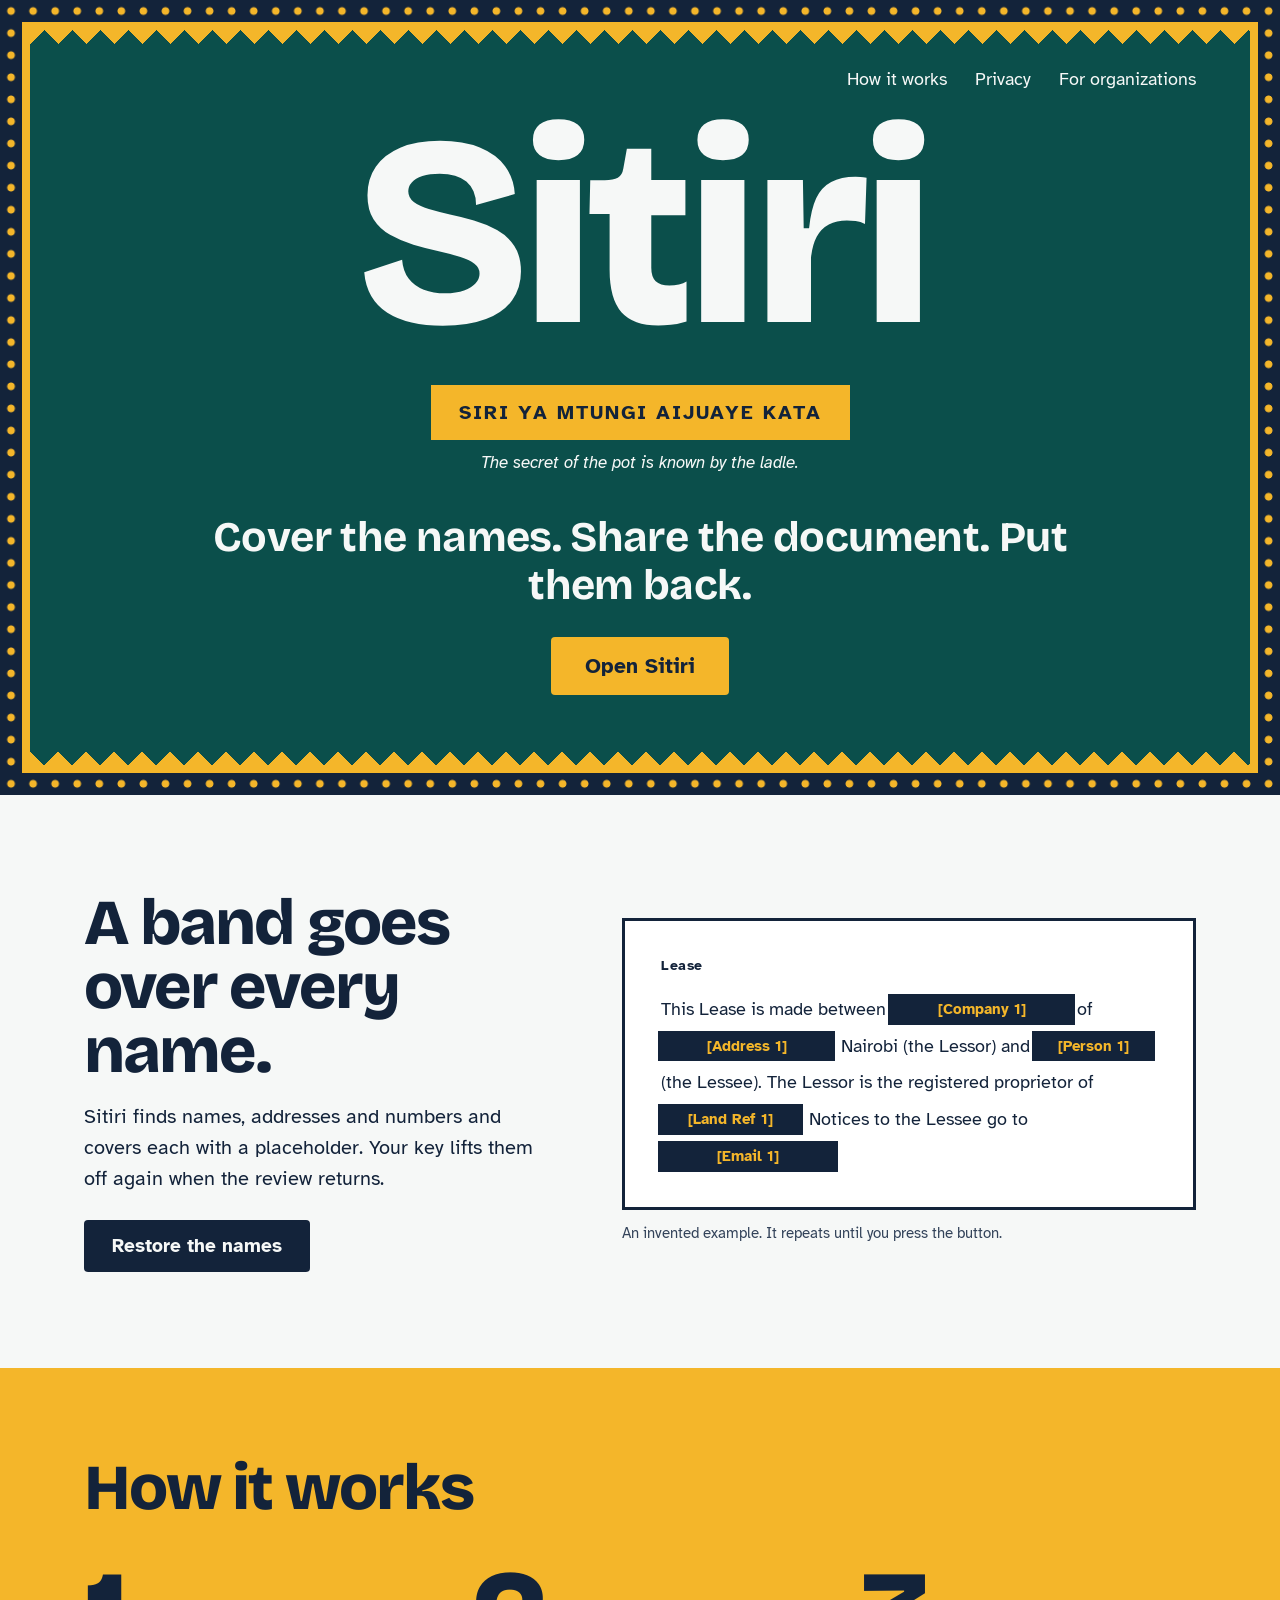
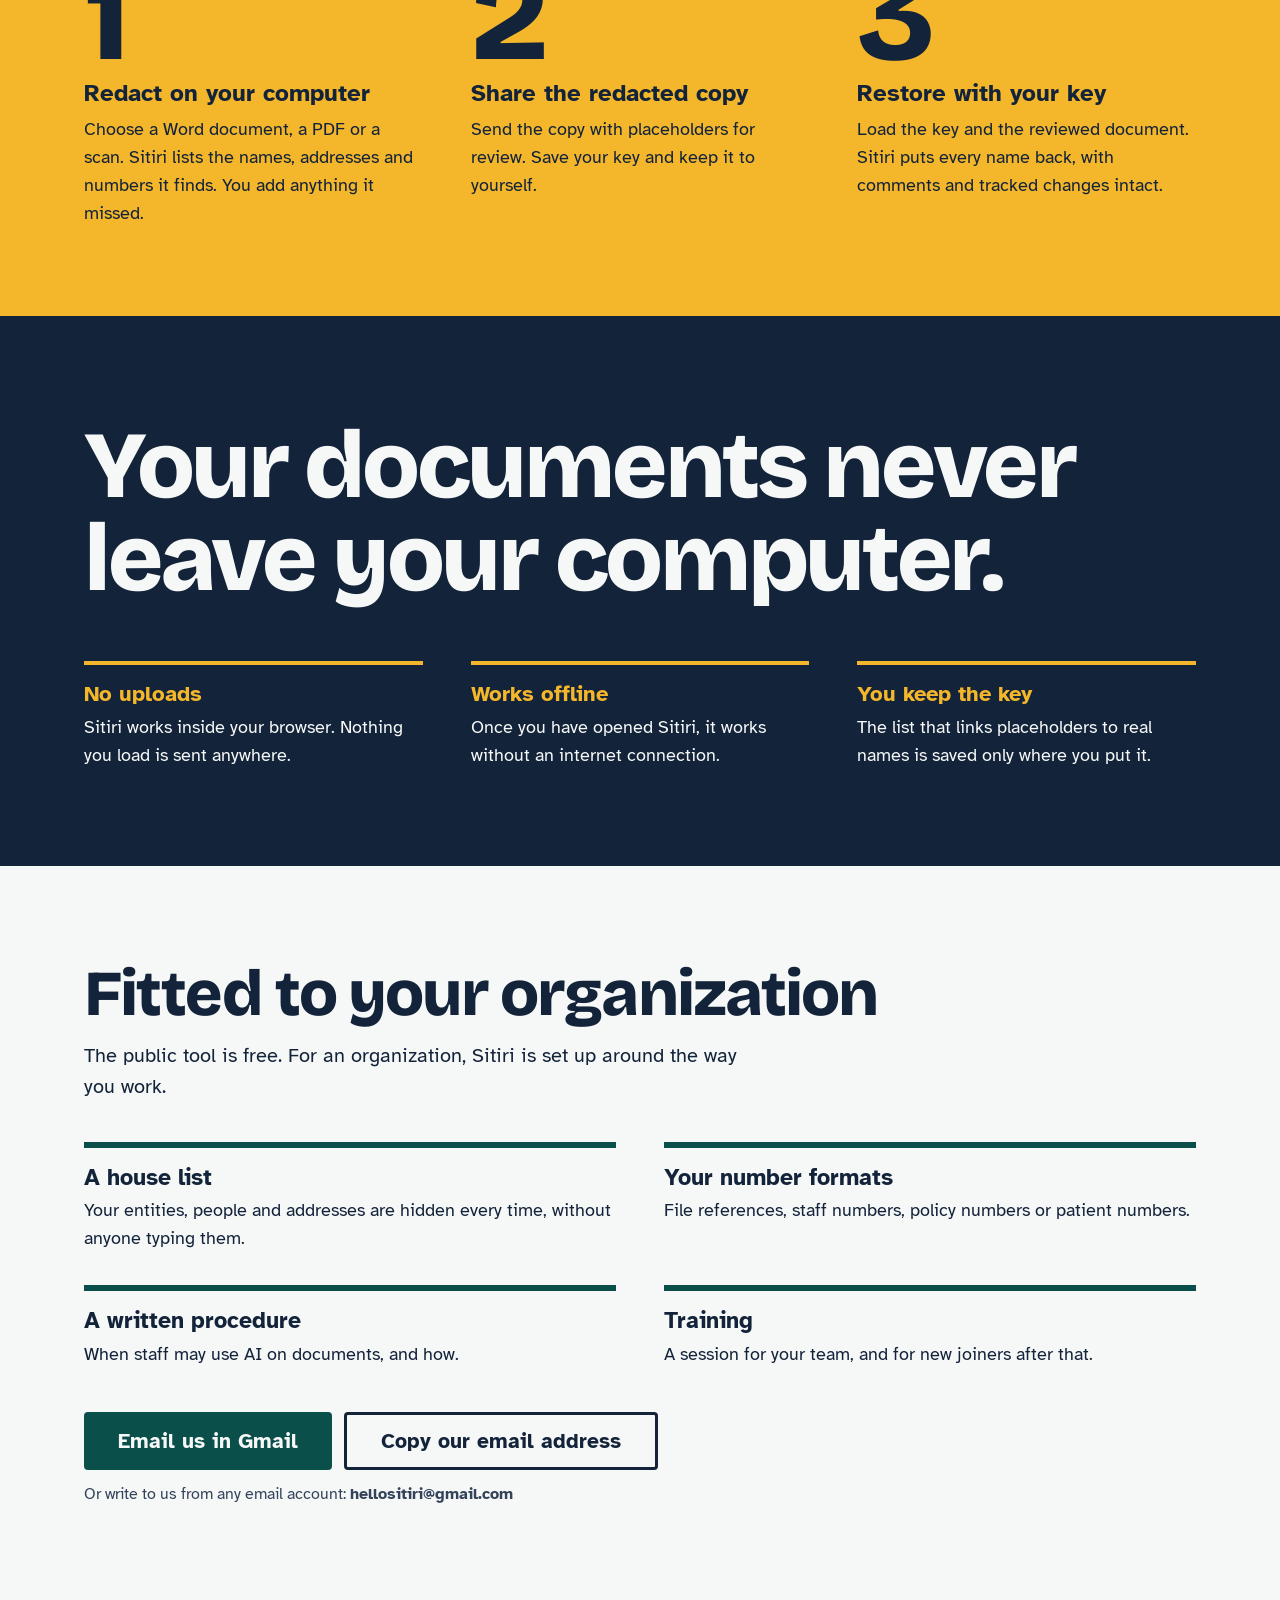
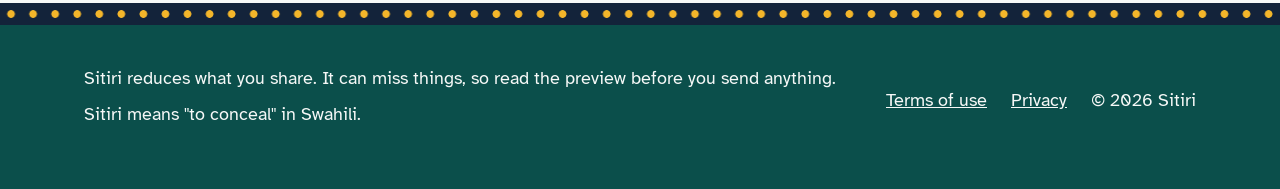
==== index.html @ 78eee8fd "Sitiri version 1.6 Co-Authored-By: Claude Opus 5.5 <noreply@anthropic.com> Claude-Session: https://c" ====
<!doctype html>
<html lang="en">
<head>
<meta charset="utf-8">
<meta name="viewport" content="width=device-width, initial-scale=1">
<meta name="robots" content="noindex, nofollow">
<meta http-equiv="Content-Security-Policy" content="default-src 'none'; script-src 'unsafe-inline'; style-src 'self' 'unsafe-inline'; img-src 'self' data:; font-src 'self'; manifest-src 'self'; worker-src 'self'; connect-src 'none'; form-action 'none'; base-uri 'none'">
<title>Sitiri: cover the names before you share a document</title>
<meta name="description" content="Sitiri swaps names, addresses and numbers in a Word document, PDF or scan for placeholders, then puts them back after review. It runs in your browser, so the document never leaves your computer.">
<meta name="theme-color" content="#0B4F4B">
<link rel="manifest" href="manifest.webmanifest">
<link rel="icon" type="image/png" href="icons/icon-64.png">
<link rel="apple-touch-icon" href="icons/icon-192.png">
<link rel="stylesheet" href="sitiri.css">
<style>
.kanga{padding:22px;background-color:var(--ink);background-image:radial-gradient(circle at center,var(--saffron) 3.5px,transparent 4.2px);background-size:22px 22px;background-repeat:round}
.kanga-line{padding:8px;background:var(--saffron)}
.kanga-field{background:var(--teal);color:var(--paper)}
.nav{display:flex;flex-wrap:wrap;align-items:center;justify-content:flex-end;gap:8px 28px;padding-top:14px}
.nav a{display:inline-flex;align-items:center;min-height:44px;text-decoration:none}
.nav a:hover{text-decoration:underline}
.hero{display:flex;flex-direction:column;align-items:center;gap:28px;padding-top:8px;padding-bottom:56px;text-align:center}
.wordmark{margin:0;display:flex;justify-content:center;font-family:var(--display);font-weight:800;font-size:clamp(84px,21vw,290px);line-height:.92;letter-spacing:-.04em}
.wordmark .mid{position:relative;display:inline-block}
.wordmark .cover{position:absolute;left:-1%;right:-1%;top:20%;bottom:10%;background:var(--saffron);transform:scaleX(1);transform-origin:right center;transition:transform 900ms cubic-bezier(.2,.7,.2,1)}
.is-covered .wordmark .cover{transform:scaleX(0)}
.jina{display:flex;flex-direction:column;align-items:center;gap:10px}
.jina-strip{margin:0;padding:12px 28px;background:var(--saffron);color:var(--ink);font-size:clamp(14px,1.7vw,20px);font-weight:700;letter-spacing:.1em}
.jina-en{margin:0;font-size:17px;font-style:italic}
.tagline{margin:8px 0 0;max-width:22em;font-family:var(--display);font-weight:700;font-size:clamp(26px,3.3vw,42px);line-height:1.15;letter-spacing:-.015em}

h2{margin:0 0 18px;font-family:var(--display);font-weight:800;font-size:clamp(36px,5vw,68px);line-height:1;letter-spacing:-.03em}
h3{margin:0 0 6px;font-size:23px;line-height:1.2}
.split{display:flex;flex-wrap:wrap;align-items:center;gap:48px 64px;padding-top:96px;padding-bottom:96px}
.split-text{flex:1 1 380px;min-width:0}
.split-text p{margin:0 0 26px;max-width:30em;font-size:20px}
.split-demo{flex:1 1 480px;min-width:0}
.sheet{background:var(--sheet);border:3px solid var(--line);padding:34px 36px 32px}
.sheet-title{margin:0 0 14px;font-size:14px;font-weight:700;letter-spacing:.04em}
.sheet-text{margin:0;font-size:18px;line-height:2.05}
.term{position:relative;display:inline-block;white-space:nowrap}
.term .band{position:absolute;inset:3px -3px;display:flex;align-items:center;justify-content:center;background:var(--band-bg);color:var(--band-fg);font-size:15px;font-weight:700;line-height:1;transform:scaleX(0);transform-origin:left center;transition:transform 600ms cubic-bezier(.2,.7,.2,1)}
.is-covered .term .band{transform:scaleX(1)}
.term:nth-of-type(2) .band{transition-delay:90ms}
.term:nth-of-type(3) .band{transition-delay:180ms}
.term:nth-of-type(4) .band{transition-delay:270ms}
.term:nth-of-type(5) .band{transition-delay:360ms}
.caption{margin:12px 0 0;font-size:15px;color:var(--soft)}

.how{background:var(--saffron);color:var(--ink)}
.how-in{padding-top:88px;padding-bottom:88px}
.how h2{margin-bottom:40px}
.steps{display:flex;flex-wrap:wrap;gap:36px 48px;margin:0;padding:0;list-style:none}
.steps li{flex:1 1 260px;min-width:0}
.steps .num{display:block;margin:0 0 4px;font-family:var(--display);font-weight:800;font-size:128px;line-height:.9;letter-spacing:-.04em}
.steps h3{font-size:24px;margin-bottom:8px}
.steps p{margin:0}

.privacy{background:var(--ink);color:var(--paper)}
.privacy-in{padding-top:104px;padding-bottom:96px}
.privacy h2{margin-bottom:56px;max-width:12em;font-size:clamp(42px,7.4vw,108px);line-height:.98;letter-spacing:-.035em}
.facts{display:flex;flex-wrap:wrap;gap:28px 48px}
.facts div{flex:1 1 260px;min-width:0;border-top:4px solid var(--saffron);padding-top:16px}
.facts h3{font-size:22px;color:var(--saffron)}
.facts p{margin:0}

.org{padding-top:96px;padding-bottom:96px}
.org h2{margin-bottom:14px}
.org-lead{margin:0 0 40px;max-width:34em;font-size:20px}
.org-grid{display:grid;grid-template-columns:repeat(auto-fit,minmax(min(440px,100%),1fr));gap:32px 48px;margin-bottom:44px}
.org-grid div{border-top:6px solid var(--accent);padding-top:16px}
.org-grid p{margin:0}
.org .button{background:var(--teal);color:var(--paper)}
.contact{margin:12px 0 0;font-size:16px;color:var(--soft)}
.contact-row{display:flex;flex-wrap:wrap;gap:12px}
.org .button.alt{background:transparent;color:var(--text);border:3px solid var(--line)}
@media (max-width:520px){.kanga{padding:11px;background-size:11px 11px}.sheet{padding:22px 20px}.steps .num{font-size:96px}}
</style>
</head>
<body>

<div class="kanga">
<div class="kanga-line">
<div class="kanga-field">
<div class="teeth-down" aria-hidden="true"></div>
<header class="wrap">
<nav class="nav" aria-label="Main">
<a href="#how">How it works</a>
<a href="#privacy">Privacy</a>
<a href="#organizations">For organizations</a>
</nav>
</header>
<div class="wrap hero">
<h1 class="wordmark" aria-label="Sitiri"><span aria-hidden="true">S</span><span class="mid" aria-hidden="true">itir<span class="cover"></span></span><span aria-hidden="true">i</span></h1>
<div class="jina">
<p class="jina-strip" lang="sw">SIRI YA MTUNGI AIJUAYE KATA</p>
<p class="jina-en">The secret of the pot is known by the ladle.</p>
</div>
<p class="tagline">Cover the names. Share the document. Put them back.</p>
<a class="button saffron big" href="tool.html">Open Sitiri</a>
</div>
<div class="teeth-up" aria-hidden="true"></div>
</div>
</div>
</div>

<main>
<section class="wrap split">
<div class="split-text">
<h2>A band goes over every name.</h2>
<p>Sitiri finds names, addresses and numbers and covers each with a placeholder. Your key lifts them off again when the review returns.</p>
<button type="button" class="button" id="demo-toggle" aria-pressed="false">Cover the names</button>
</div>
<div class="split-demo">
<div class="sheet">
<p class="sheet-title">Lease</p>
<p class="sheet-text">This Lease is made between <span class="term">Baraka Estates Limited<span class="band" aria-hidden="true">[Company 1]</span></span> of <span class="term">P.O. Box 1234-00100<span class="band" aria-hidden="true">[Address 1]</span></span>, Nairobi (the Lessor) and <span class="term">Amani Wanjiku<span class="band" aria-hidden="true">[Person 1]</span></span> (the Lessee). The Lessor is the registered proprietor of <span class="term">LR No. 209/4567<span class="band" aria-hidden="true">[Land Ref 1]</span></span>. Notices to the Lessee go to <span class="term">amani@example.co.ke<span class="band" aria-hidden="true">[Email 1]</span></span>.</p>
</div>
<p class="caption">An invented example. It repeats until you press the button.</p>
</div>
</section>

<section class="how" id="how">
<div class="wrap how-in">
<h2>How it works</h2>
<ol class="steps">
<li><span class="num" aria-hidden="true">1</span><h3>Redact on your computer</h3><p>Choose a Word document, a PDF or a scan. Sitiri lists the names, addresses and numbers it finds. You add anything it missed.</p></li>
<li><span class="num" aria-hidden="true">2</span><h3>Share the redacted copy</h3><p>Send the copy with placeholders for review. Save your key and keep it to yourself.</p></li>
<li><span class="num" aria-hidden="true">3</span><h3>Restore with your key</h3><p>Load the key and the reviewed document. Sitiri puts every name back, with comments and tracked changes intact.</p></li>
</ol>
</div>
</section>

<section class="privacy" id="privacy">
<div class="wrap privacy-in">
<h2>Your documents never leave your computer.</h2>
<div class="facts">
<div><h3>No uploads</h3><p>Sitiri works inside your browser. Nothing you load is sent anywhere.</p></div>
<div><h3>Works offline</h3><p>Once you have opened Sitiri, it works without an internet connection.</p></div>
<div><h3>You keep the key</h3><p>The list that links placeholders to real names is saved only where you put it.</p></div>
</div>
</div>
</section>

<section class="wrap org" id="organizations">
<h2>Fitted to your organization</h2>
<p class="org-lead">The public tool is free. For an organization, Sitiri is set up around the way you work.</p>
<div class="org-grid">
<div><h3>A house list</h3><p>Your entities, people and addresses are hidden every time, without anyone typing them.</p></div>
<div><h3>Your number formats</h3><p>File references, staff numbers, policy numbers or patient numbers.</p></div>
<div><h3>A written procedure</h3><p>When staff may use AI on documents, and how.</p></div>
<div><h3>Training</h3><p>A session for your team, and for new joiners after that.</p></div>
</div>
<div class="contact-row">
<a class="button big" href="https://mail.google.com/mail/?view=cm&amp;fs=1&amp;to=hellositiri@gmail.com&amp;su=Sitiri%20setup" target="_blank" rel="noopener">Email us in Gmail</a>
<button type="button" class="button big alt" id="copy-email">Copy our email address</button>
</div>
<p class="contact" id="copy-note" role="status">Or write to us from any email account: <b>hellositiri@gmail.com</b></p>
</section>
</main>

<div class="dots" aria-hidden="true"></div>
<footer class="foot">
<div class="wrap foot-in">
<div>
<p>Sitiri reduces what you share. It can miss things, so read the preview before you send anything.</p>
<p>Sitiri means "to conceal" in Swahili.</p>
</div>
<div class="foot-links">
<a href="terms.html">Terms of use</a>
<a href="terms.html#privacy">Privacy</a>
<p>&copy; 2026 Sitiri</p>
</div>
</div>
</footer>

<script>
(function(){
  var root=document.documentElement,btn=document.getElementById('demo-toggle'),manual=false,timer;
  function set(on){root.classList.toggle('is-covered',on);btn.textContent=on?'Restore the names':'Cover the names';btn.setAttribute('aria-pressed',on?'true':'false');}
  function step(){if(manual)return;var next=!root.classList.contains('is-covered');set(next);timer=setTimeout(step,next?3600:2200);}
  if(window.matchMedia&&window.matchMedia('(prefers-reduced-motion: reduce)').matches){manual=true;set(true);}
  else{timer=setTimeout(step,900);}
  btn.addEventListener('click',function(){manual=true;clearTimeout(timer);set(!root.classList.contains('is-covered'));});
  var cb=document.getElementById('copy-email'),cn=document.getElementById('copy-note');
  cb.addEventListener('click',function(){
    var addr='hellositiri@gmail.com';
    function done(ok){cb.textContent=ok?'Copied':'Copy our email address';cn.firstChild.textContent=ok?'Copied. Paste it into a new email: ':'Could not copy. The address is: ';if(ok)setTimeout(function(){cb.textContent='Copy our email address';},2500);}
    if(navigator.clipboard&&navigator.clipboard.writeText){navigator.clipboard.writeText(addr).then(function(){done(true);},function(){done(false);});}
    else done(false);
  });
  if('serviceWorker' in navigator){window.addEventListener('load',function(){navigator.serviceWorker.register('sw.js').catch(function(){});});}
})();
</script>
</body>
</html>
---- sitiri.css ----
/* Sitiri: shared styles. Fonts are stored with the site, so nothing loads from elsewhere. */
@font-face{font-family:"Atkinson Hyperlegible";font-style:normal;font-weight:400;font-display:swap;src:url("fonts/atkinson-hyperlegible-latin-400-normal.woff2") format("woff2")}
@font-face{font-family:"Atkinson Hyperlegible";font-style:italic;font-weight:400;font-display:swap;src:url("fonts/atkinson-hyperlegible-latin-400-italic.woff2") format("woff2")}
@font-face{font-family:"Atkinson Hyperlegible";font-style:normal;font-weight:700;font-display:swap;src:url("fonts/atkinson-hyperlegible-latin-700-normal.woff2") format("woff2")}
@font-face{font-family:"Bricolage Grotesque";font-style:normal;font-weight:200 800;font-display:swap;src:url("fonts/bricolage-grotesque-latin-wght-normal.woff2") format("woff2")}

:root{
  --ink:#13233A; --teal:#0B4F4B; --saffron:#F4B62A; --paper:#F6F8F7;
  --page:#F6F8F7; --text:#13233A; --soft:#33435A; --sheet:#FFFFFF; --rule:#C3D0D6; --line:#13233A;
  --accent:#0B4F4B; --band-bg:#13233A; --band-fg:#F4B62A;
  --btn-bg:#13233A; --btn-fg:#F6F8F7;
  --warn-bg:#FFF1CC; --warn-fg:#13233A; --ok-bg:#DDEFEA; --ok-fg:#0B3B38; --bad-bg:#FBE1DD; --bad-fg:#7A1A10;
  --display:"Bricolage Grotesque","Atkinson Hyperlegible",system-ui,sans-serif;
  --body:"Atkinson Hyperlegible",system-ui,-apple-system,"Segoe UI",Arial,sans-serif;
}
@media (prefers-color-scheme:dark){
  :root{
    --page:#0C1524; --text:#EEF2F1; --soft:#B9C5CF; --sheet:#152238; --rule:#3A4A61; --line:#8C9BB0;
    --accent:#F4B62A; --band-bg:#F4B62A; --band-fg:#13233A;
    --btn-bg:#F4B62A; --btn-fg:#13233A;
    --warn-bg:#4A3A0A; --warn-fg:#FFE9A8; --ok-bg:#123A35; --ok-fg:#BFE8DF; --bad-bg:#4A1F1B; --bad-fg:#FFC9C2;
  }
}
*{box-sizing:border-box}
html{-webkit-text-size-adjust:100%}
body{margin:0;background:var(--page);color:var(--text);font-family:var(--body);font-size:18px;line-height:1.55}
a{color:inherit}
:focus-visible{outline:3px solid var(--saffron);outline-offset:3px}
.wrap{max-width:1160px;margin:0 auto;padding-left:24px;padding-right:24px}

/* Kanga borders */
.dots{height:22px;background-color:var(--ink);background-image:radial-gradient(circle at center,var(--saffron) 3.5px,transparent 4.2px);background-size:22px 22px;background-repeat:round}
.teeth-down{height:14px;background-color:var(--teal);background-image:linear-gradient(135deg,var(--saffron) 25%,transparent 25%),linear-gradient(225deg,var(--saffron) 25%,transparent 25%);background-size:28px 28px}
.teeth-up{height:14px;background-color:var(--teal);background-image:linear-gradient(45deg,var(--saffron) 25%,transparent 25%),linear-gradient(315deg,var(--saffron) 25%,transparent 25%);background-size:28px 28px;background-position:left bottom}

/* Buttons */
.button{display:inline-flex;align-items:center;justify-content:center;min-height:52px;padding:0 28px;border:0;border-radius:4px;background:var(--btn-bg);color:var(--btn-fg);font:inherit;font-size:19px;font-weight:700;text-decoration:none;cursor:pointer}
.button.saffron{background:var(--saffron);color:var(--ink)}
.button.big{min-height:58px;padding:0 34px;font-size:21px}

/* Footer */
.foot{background:var(--teal);color:var(--paper)}
.foot-in{display:flex;flex-wrap:wrap;justify-content:space-between;gap:20px 40px;padding-top:40px;padding-bottom:52px}
.foot p{margin:0 0 8px}
.foot-links{display:flex;flex-wrap:wrap;align-items:center;gap:8px 24px}
.foot-links a{display:inline-flex;align-items:center;min-height:44px}
.foot-links p{margin:0}

@media (prefers-reduced-motion:reduce){*{transition:none !important;animation:none !important}}
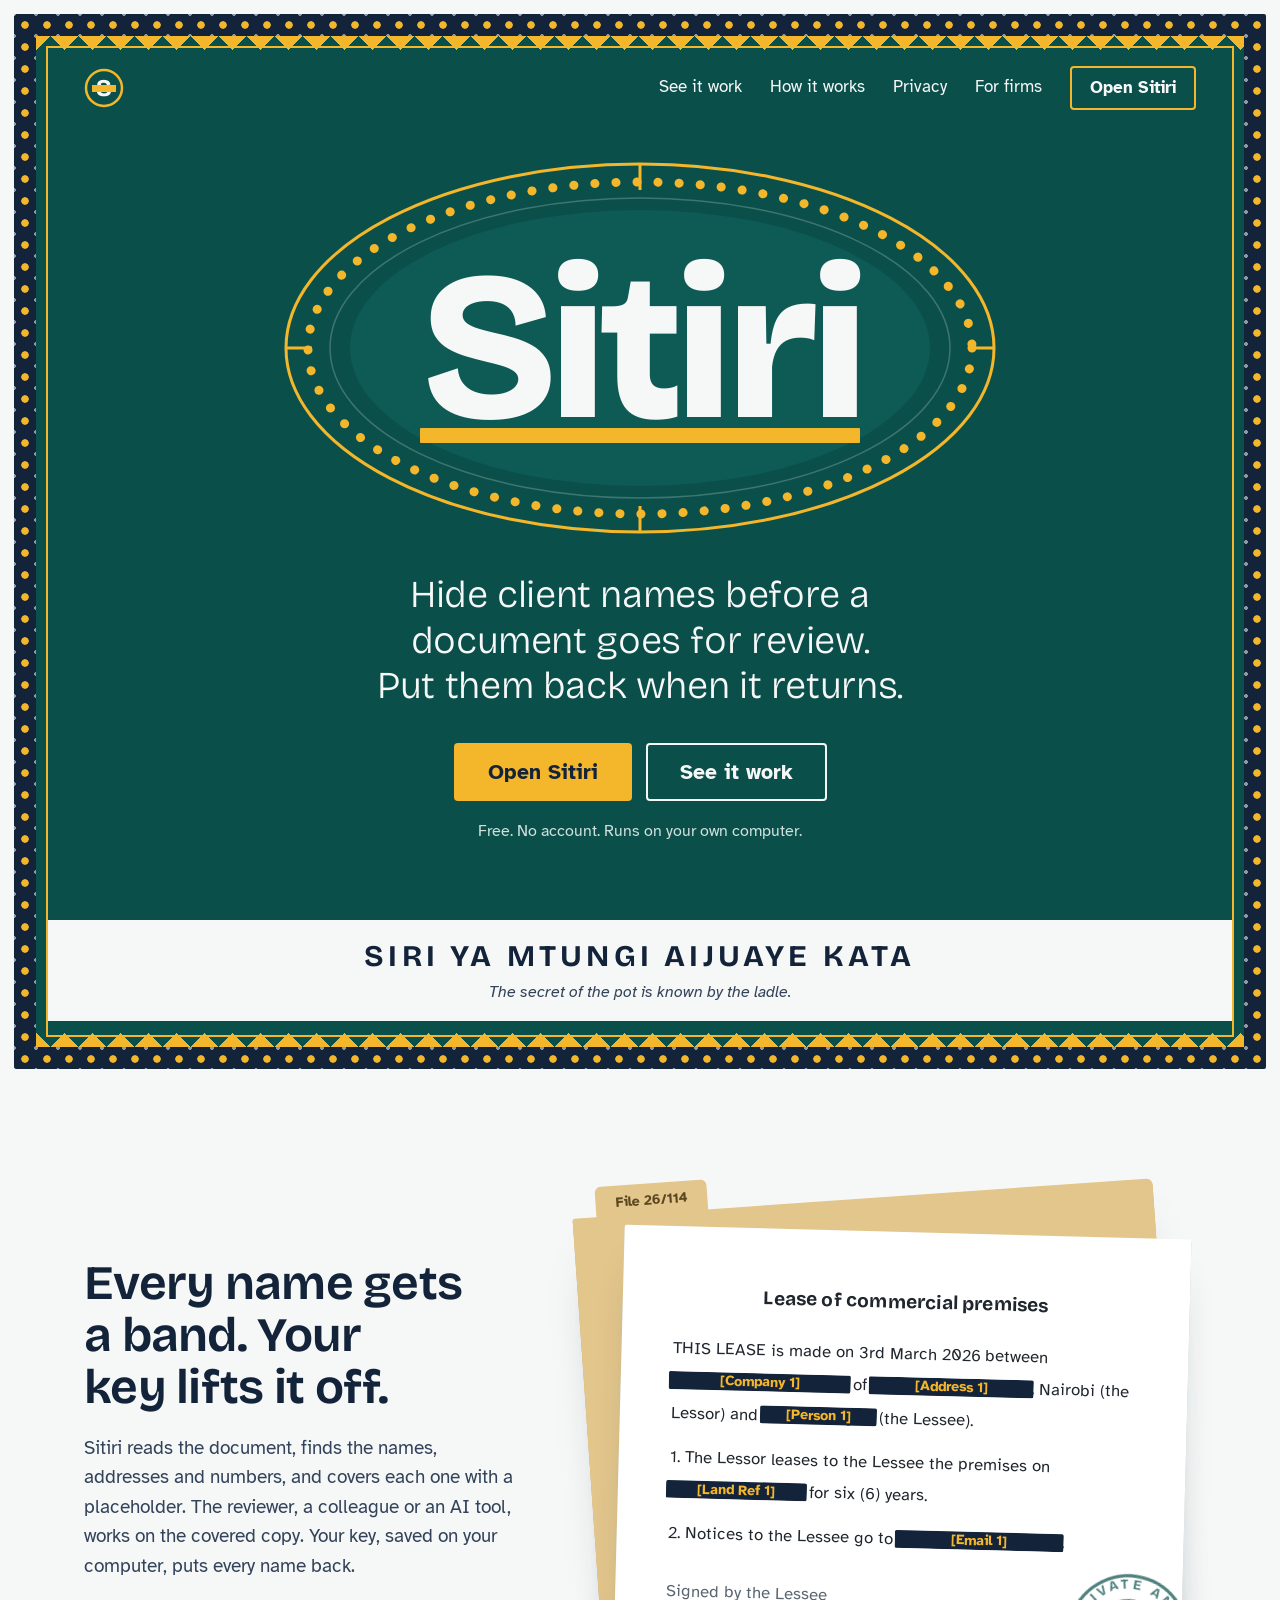
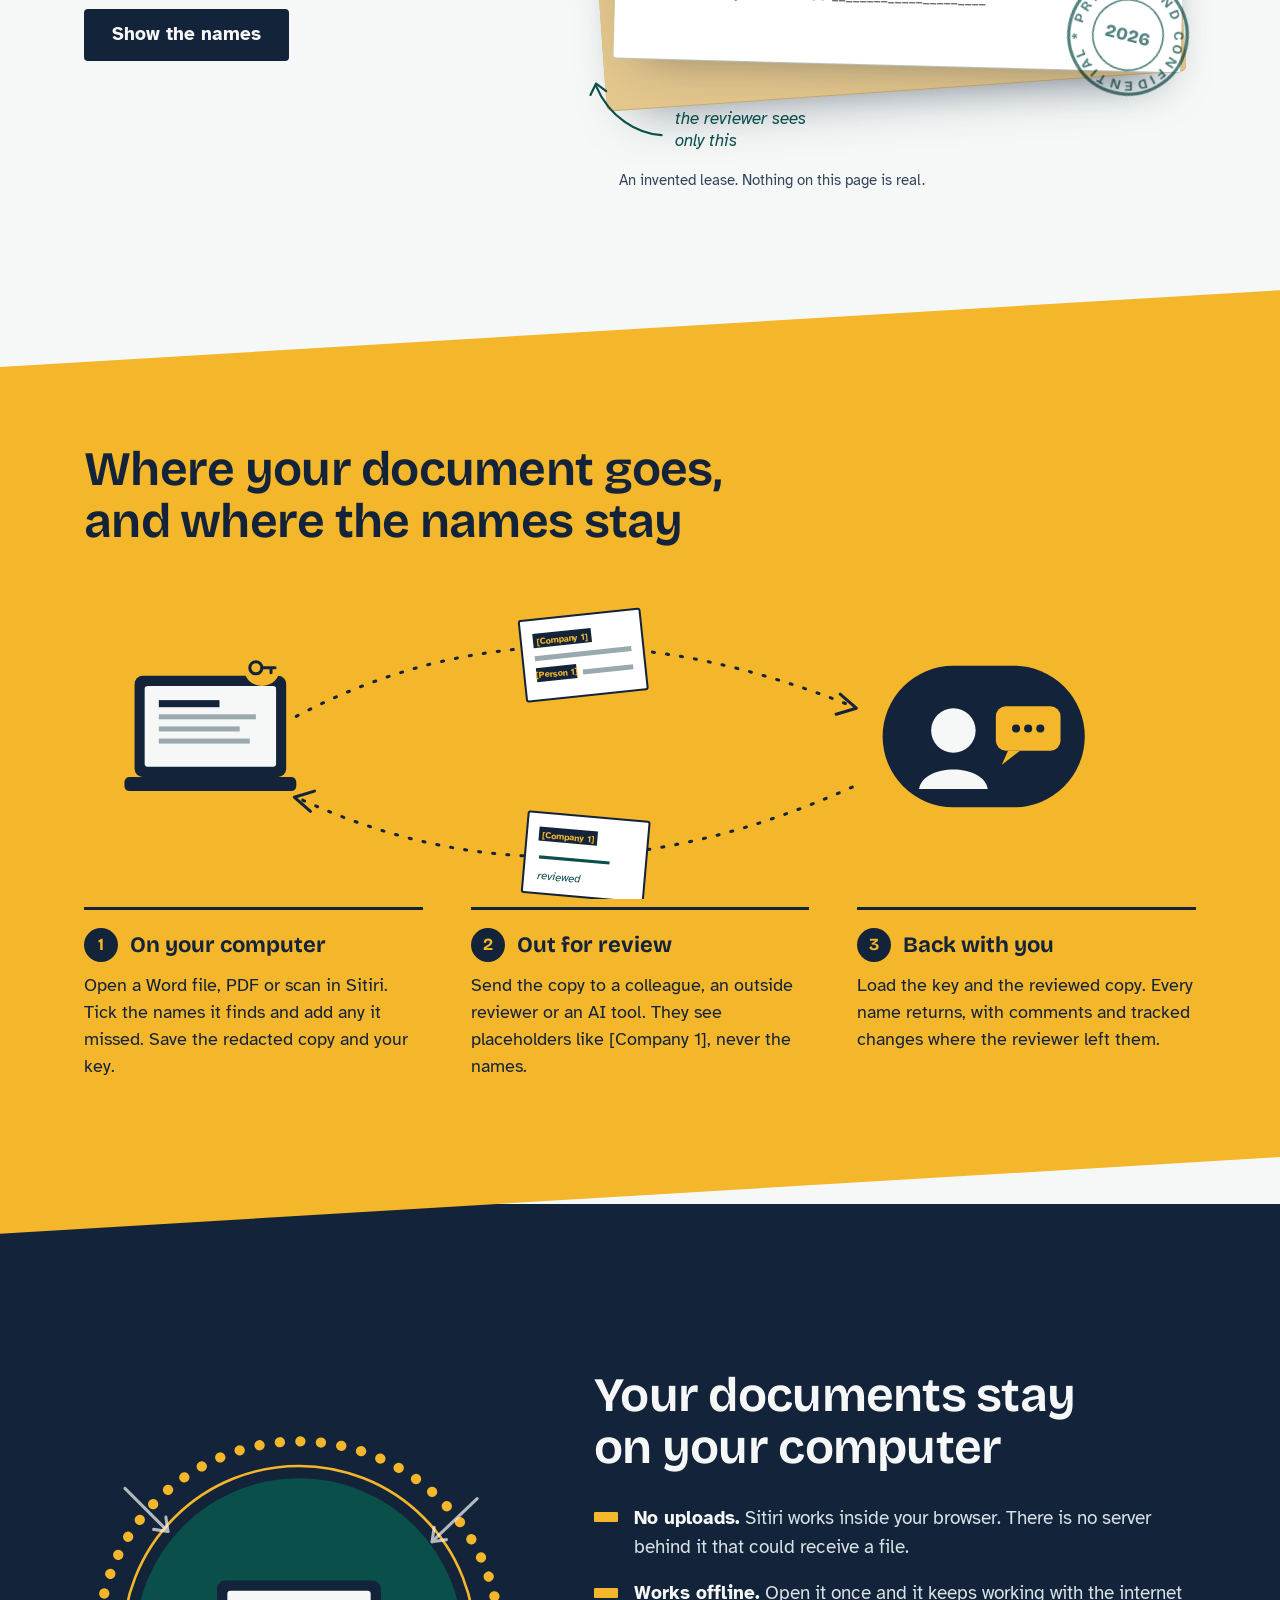
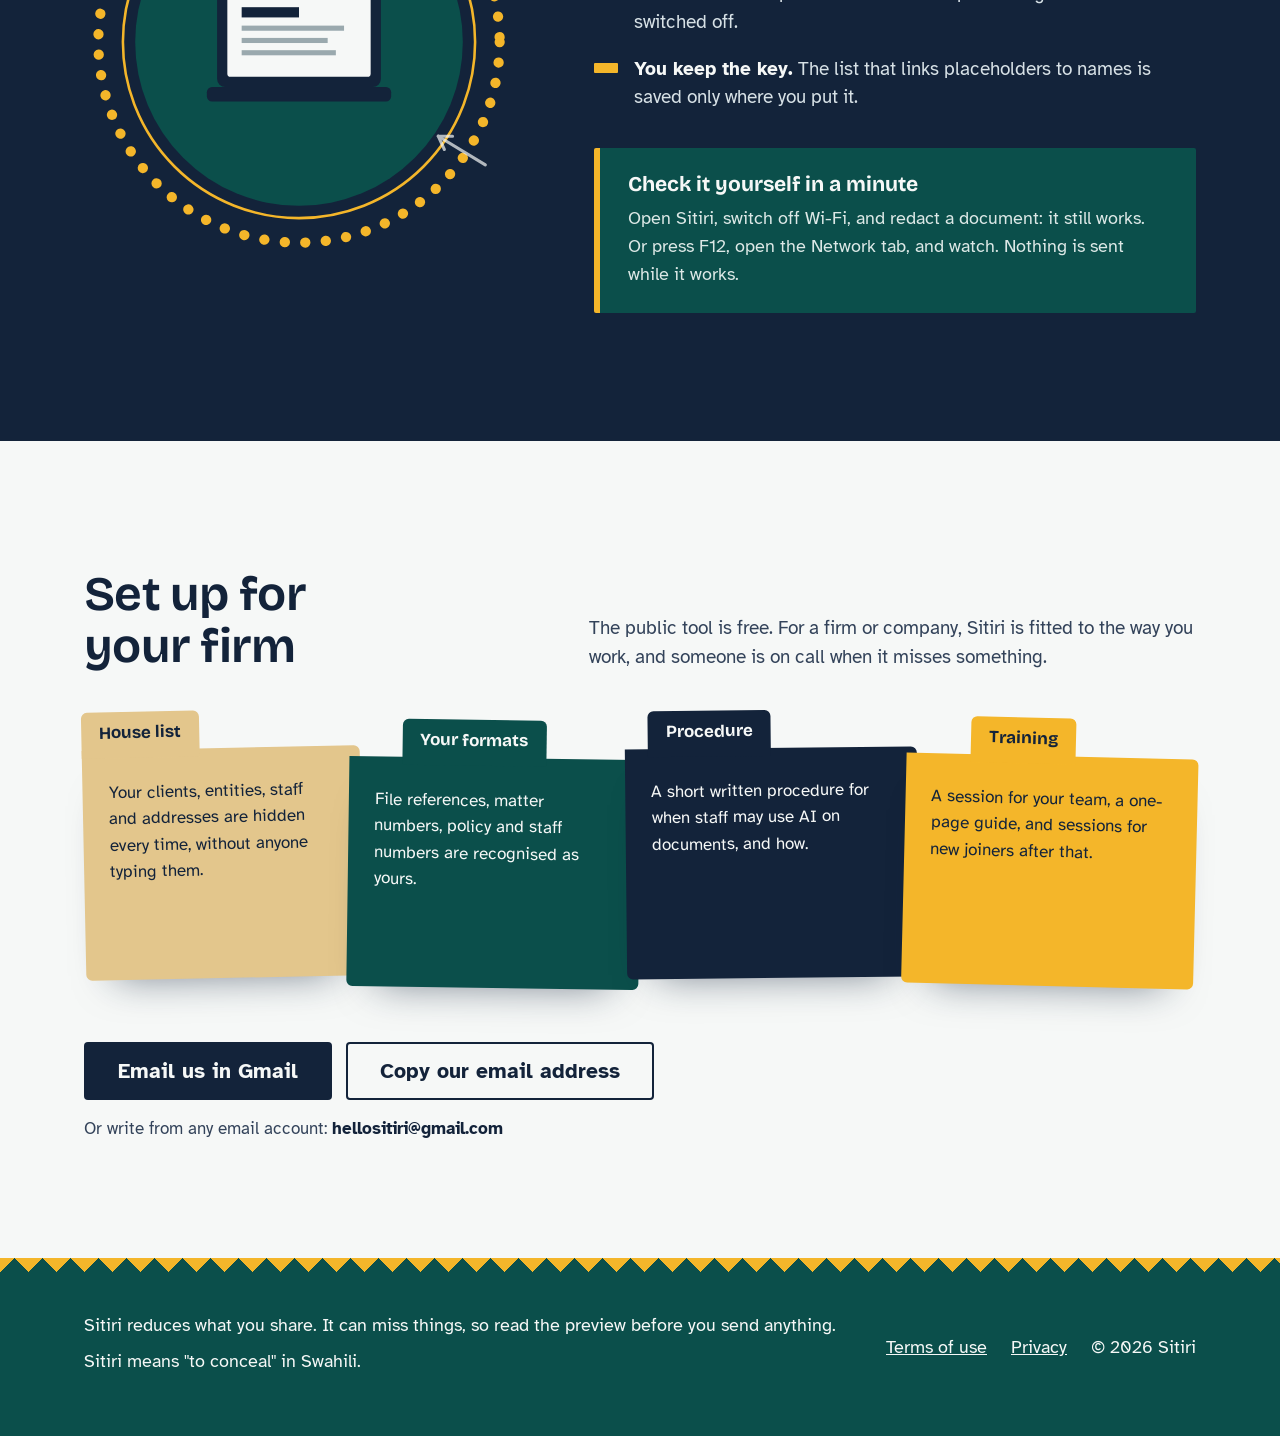
==== commit 4effa07b: "Front page and tool page redesign (1.8): kanga composition, demo sheet, route and privacy illustrati" ====
--- a/index.html
+++ b/index.html
@@ -5,189 +5,246 @@
 <meta name="viewport" content="width=device-width, initial-scale=1">
 <meta name="robots" content="noindex, nofollow">
 <meta http-equiv="Content-Security-Policy" content="default-src 'none'; script-src 'unsafe-inline'; style-src 'self' 'unsafe-inline'; img-src 'self' data:; font-src 'self'; manifest-src 'self'; worker-src 'self'; connect-src 'none'; form-action 'none'; base-uri 'none'">
-<title>Sitiri: cover the names before you share a document</title>
-<meta name="description" content="Sitiri swaps names, addresses and numbers in a Word document, PDF or scan for placeholders, then puts them back after review. It runs in your browser, so the document never leaves your computer.">
+<title>Sitiri: hide client names before a document goes for review</title>
+<meta name="description" content="Sitiri swaps names, addresses and ID numbers in a Word document, PDF or scan for placeholders, then puts them back after review. It runs in your browser, so the document never leaves your computer.">
+<meta property="og:type" content="website">
+<meta property="og:title" content="Sitiri">
+<meta property="og:description" content="Hide client names before a document goes for review, then put them back with your key. Runs on your own computer.">
+<meta property="og:image" content="https://hellositiri.github.io/og.png">
+<meta property="og:image:width" content="1200">
+<meta property="og:image:height" content="630">
+<meta name="twitter:card" content="summary_large_image">
 <meta name="theme-color" content="#0B4F4B">
 <link rel="manifest" href="manifest.webmanifest">
 <link rel="icon" type="image/png" href="icons/icon-64.png">
 <link rel="apple-touch-icon" href="icons/icon-192.png">
 <link rel="stylesheet" href="sitiri.css">
-<style>
-.kanga{padding:22px;background-color:var(--ink);background-image:radial-gradient(circle at center,var(--saffron) 3.5px,transparent 4.2px);background-size:22px 22px;background-repeat:round}
-.kanga-line{padding:8px;background:var(--saffron)}
-.kanga-field{background:var(--teal);color:var(--paper)}
-.nav{display:flex;flex-wrap:wrap;align-items:center;justify-content:flex-end;gap:8px 28px;padding-top:14px}
-.nav a{display:inline-flex;align-items:center;min-height:44px;text-decoration:none}
-.nav a:hover{text-decoration:underline}
-.hero{display:flex;flex-direction:column;align-items:center;gap:28px;padding-top:8px;padding-bottom:56px;text-align:center}
-.wordmark{margin:0;display:flex;justify-content:center;font-family:var(--display);font-weight:800;font-size:clamp(84px,21vw,290px);line-height:.92;letter-spacing:-.04em}
-.wordmark .mid{position:relative;display:inline-block}
-.wordmark .cover{position:absolute;left:-1%;right:-1%;top:20%;bottom:10%;background:var(--saffron);transform:scaleX(1);transform-origin:right center;transition:transform 900ms cubic-bezier(.2,.7,.2,1)}
-.is-covered .wordmark .cover{transform:scaleX(0)}
-.jina{display:flex;flex-direction:column;align-items:center;gap:10px}
-.jina-strip{margin:0;padding:12px 28px;background:var(--saffron);color:var(--ink);font-size:clamp(14px,1.7vw,20px);font-weight:700;letter-spacing:.1em}
-.jina-en{margin:0;font-size:17px;font-style:italic}
-.tagline{margin:8px 0 0;max-width:22em;font-family:var(--display);font-weight:700;font-size:clamp(26px,3.3vw,42px);line-height:1.15;letter-spacing:-.015em}
-
-h2{margin:0 0 18px;font-family:var(--display);font-weight:800;font-size:clamp(36px,5vw,68px);line-height:1;letter-spacing:-.03em}
-h3{margin:0 0 6px;font-size:23px;line-height:1.2}
-.split{display:flex;flex-wrap:wrap;align-items:center;gap:48px 64px;padding-top:96px;padding-bottom:96px}
-.split-text{flex:1 1 380px;min-width:0}
-.split-text p{margin:0 0 26px;max-width:30em;font-size:20px}
-.split-demo{flex:1 1 480px;min-width:0}
-.sheet{background:var(--sheet);border:3px solid var(--line);padding:34px 36px 32px}
-.sheet-title{margin:0 0 14px;font-size:14px;font-weight:700;letter-spacing:.04em}
-.sheet-text{margin:0;font-size:18px;line-height:2.05}
-.term{position:relative;display:inline-block;white-space:nowrap}
-.term .band{position:absolute;inset:3px -3px;display:flex;align-items:center;justify-content:center;background:var(--band-bg);color:var(--band-fg);font-size:15px;font-weight:700;line-height:1;transform:scaleX(0);transform-origin:left center;transition:transform 600ms cubic-bezier(.2,.7,.2,1)}
-.is-covered .term .band{transform:scaleX(1)}
-.term:nth-of-type(2) .band{transition-delay:90ms}
-.term:nth-of-type(3) .band{transition-delay:180ms}
-.term:nth-of-type(4) .band{transition-delay:270ms}
-.term:nth-of-type(5) .band{transition-delay:360ms}
-.caption{margin:12px 0 0;font-size:15px;color:var(--soft)}
-
-.how{background:var(--saffron);color:var(--ink)}
-.how-in{padding-top:88px;padding-bottom:88px}
-.how h2{margin-bottom:40px}
-.steps{display:flex;flex-wrap:wrap;gap:36px 48px;margin:0;padding:0;list-style:none}
-.steps li{flex:1 1 260px;min-width:0}
-.steps .num{display:block;margin:0 0 4px;font-family:var(--display);font-weight:800;font-size:128px;line-height:.9;letter-spacing:-.04em}
-.steps h3{font-size:24px;margin-bottom:8px}
-.steps p{margin:0}
-
-.privacy{background:var(--ink);color:var(--paper)}
-.privacy-in{padding-top:104px;padding-bottom:96px}
-.privacy h2{margin-bottom:56px;max-width:12em;font-size:clamp(42px,7.4vw,108px);line-height:.98;letter-spacing:-.035em}
-.facts{display:flex;flex-wrap:wrap;gap:28px 48px}
-.facts div{flex:1 1 260px;min-width:0;border-top:4px solid var(--saffron);padding-top:16px}
-.facts h3{font-size:22px;color:var(--saffron)}
-.facts p{margin:0}
-
-.org{padding-top:96px;padding-bottom:96px}
-.org h2{margin-bottom:14px}
-.org-lead{margin:0 0 40px;max-width:34em;font-size:20px}
-.org-grid{display:grid;grid-template-columns:repeat(auto-fit,minmax(min(440px,100%),1fr));gap:32px 48px;margin-bottom:44px}
-.org-grid div{border-top:6px solid var(--accent);padding-top:16px}
-.org-grid p{margin:0}
-.org .button{background:var(--teal);color:var(--paper)}
-.contact{margin:12px 0 0;font-size:16px;color:var(--soft)}
-.contact-row{display:flex;flex-wrap:wrap;gap:12px}
-.org .button.alt{background:transparent;color:var(--text);border:3px solid var(--line)}
-@media (max-width:520px){.kanga{padding:11px;background-size:11px 11px}.sheet{padding:22px 20px}.steps .num{font-size:96px}}
-</style>
+<link rel="stylesheet" href="front.css">
 </head>
 <body>
 
-<div class="kanga">
-<div class="kanga-line">
-<div class="kanga-field">
-<div class="teeth-down" aria-hidden="true"></div>
-<header class="wrap">
-<nav class="nav" aria-label="Main">
-<a href="#how">How it works</a>
-<a href="#privacy">Privacy</a>
-<a href="#organizations">For organizations</a>
-</nav>
+<!-- The kanga: border, central motif, message band -->
+<header class="kanga" id="top">
+  <div class="kanga-pindo">
+    <div class="kanga-mji">
+      <nav class="nav" aria-label="Main">
+        <a class="nav-mark" href="#top" aria-label="Sitiri, back to top"><svg viewBox="0 0 40 40" width="40" height="40" aria-hidden="true"><circle cx="20" cy="20" r="18" fill="none" stroke="#F4B62A" stroke-width="2.5"/><text x="20" y="28" text-anchor="middle" font-family="Bricolage Grotesque, sans-serif" font-weight="800" font-size="24" fill="#F6F8F7">S</text><rect x="8" y="17" width="24" height="7" fill="#F4B62A"/></svg></a>
+        <div class="nav-links">
+          <a href="#demo">See it work</a>
+          <a href="#how">How it works</a>
+          <a href="#privacy">Privacy</a>
+          <a href="#firms">For firms</a>
+          <a class="nav-open" href="tool.html">Open Sitiri</a>
+        </div>
+        <details class="nav-menu">
+          <summary aria-label="Menu"><svg viewBox="0 0 24 24" width="26" height="26" aria-hidden="true"><path d="M3 6h18M3 12h18M3 18h18" stroke="currentColor" stroke-width="2.2" stroke-linecap="round"/></svg></summary>
+          <div class="nav-drop">
+            <a href="#demo">See it work</a>
+            <a href="#how">How it works</a>
+            <a href="#privacy">Privacy</a>
+            <a href="#firms">For firms</a>
+            <a href="tool.html">Open Sitiri</a>
+          </div>
+        </details>
+      </nav>
+
+      <div class="hero">
+        <div class="mji-motif">
+          <svg class="medallion" viewBox="0 0 720 380" preserveAspectRatio="none" aria-hidden="true">
+            <ellipse cx="360" cy="190" rx="354" ry="184" fill="none" stroke="#F4B62A" stroke-width="3"/>
+            <ellipse cx="360" cy="190" rx="332" ry="166" fill="none" stroke="#F4B62A" stroke-width="9" stroke-dasharray="0.1 21" stroke-linecap="round"/>
+            <ellipse cx="360" cy="190" rx="310" ry="150" fill="none" stroke="#F6F8F7" stroke-opacity=".22" stroke-width="1.5"/>
+            <ellipse cx="360" cy="190" rx="290" ry="138" fill="#0E5A55"/>
+            <path d="M360 6v26M360 348v26M6 190h26M688 190h26" stroke="#F4B62A" stroke-width="3"/>
+          </svg>
+          <h1 class="wordmark"><span class="wm-text">Sitiri</span><span class="wm-band" aria-hidden="true"></span></h1>
+        </div>
+        <p class="hero-line">Hide client names before a document goes for review. Put them back when it returns.</p>
+        <div class="hero-actions">
+          <a class="button saffron big" href="tool.html">Open Sitiri</a>
+          <a class="button ghost big" href="#demo">See it work</a>
+        </div>
+        <p class="hero-note">Free. No account. Runs on your own computer.</p>
+      </div>
+
+      <div class="jina">
+        <p class="jina-sw" lang="sw">SIRI YA MTUNGI AIJUAYE KATA</p>
+        <p class="jina-en">The secret of the pot is known by the ladle.</p>
+      </div>
+    </div>
+  </div>
 </header>
-<div class="wrap hero">
-<h1 class="wordmark" aria-label="Sitiri"><span aria-hidden="true">S</span><span class="mid" aria-hidden="true">itir<span class="cover"></span></span><span aria-hidden="true">i</span></h1>
-<div class="jina">
-<p class="jina-strip" lang="sw">SIRI YA MTUNGI AIJUAYE KATA</p>
-<p class="jina-en">The secret of the pot is known by the ladle.</p>
-</div>
-<p class="tagline">Cover the names. Share the document. Put them back.</p>
-<a class="button saffron big" href="tool.html">Open Sitiri</a>
-</div>
-<div class="teeth-up" aria-hidden="true"></div>
-</div>
-</div>
-</div>
 
 <main>
-<section class="wrap split">
-<div class="split-text">
-<h2>A band goes over every name.</h2>
-<p>Sitiri finds names, addresses and numbers and covers each with a placeholder. Your key lifts them off again when the review returns.</p>
-<button type="button" class="button" id="demo-toggle" aria-pressed="false">Cover the names</button>
-</div>
-<div class="split-demo">
-<div class="sheet">
-<p class="sheet-title">Lease</p>
-<p class="sheet-text">This Lease is made between <span class="term">Baraka Estates Limited<span class="band" aria-hidden="true">[Company 1]</span></span> of <span class="term">P.O. Box 1234-00100<span class="band" aria-hidden="true">[Address 1]</span></span>, Nairobi (the Lessor) and <span class="term">Amani Wanjiku<span class="band" aria-hidden="true">[Person 1]</span></span> (the Lessee). The Lessor is the registered proprietor of <span class="term">LR No. 209/4567<span class="band" aria-hidden="true">[Land Ref 1]</span></span>. Notices to the Lessee go to <span class="term">amani@example.co.ke<span class="band" aria-hidden="true">[Email 1]</span></span>.</p>
-</div>
-<p class="caption">An invented example. It repeats until you press the button.</p>
-</div>
-</section>
-
-<section class="how" id="how">
-<div class="wrap how-in">
-<h2>How it works</h2>
-<ol class="steps">
-<li><span class="num" aria-hidden="true">1</span><h3>Redact on your computer</h3><p>Choose a Word document, a PDF or a scan. Sitiri lists the names, addresses and numbers it finds. You add anything it missed.</p></li>
-<li><span class="num" aria-hidden="true">2</span><h3>Share the redacted copy</h3><p>Send the copy with placeholders for review. Save your key and keep it to yourself.</p></li>
-<li><span class="num" aria-hidden="true">3</span><h3>Restore with your key</h3><p>Load the key and the reviewed document. Sitiri puts every name back, with comments and tracked changes intact.</p></li>
-</ol>
-</div>
-</section>
-
+
+<!-- Demo: the document on the desk -->
+<section class="demo wrap" id="demo">
+  <div class="demo-text">
+    <h2>Every name gets a band. Your key lifts it off.</h2>
+    <p>Sitiri reads the document, finds the names, addresses and numbers, and covers each one with a placeholder. The reviewer, a colleague or an AI tool, works on the covered copy. Your key, saved on your computer, puts every name back.</p>
+    <button type="button" class="button" id="demo-toggle" aria-pressed="true">Show the names</button>
+  </div>
+  <div class="desk" aria-label="An invented lease with the names covered">
+    <div class="folder" aria-hidden="true">
+      <span class="folder-tab">File 26/114</span>
+
+    </div>
+    <svg class="stamp" viewBox="0 0 160 160" aria-hidden="true">
+        <defs><path id="stamp-ring" d="M80,80 m-58,0 a58,58 0 1,1 116,0 a58,58 0 1,1 -116,0"/></defs>
+        <circle cx="80" cy="80" r="74" fill="none" stroke="currentColor" stroke-width="4"/>
+        <circle cx="80" cy="80" r="44" fill="none" stroke="currentColor" stroke-width="2"/>
+        <text font-family="Bricolage Grotesque, sans-serif" font-weight="700" font-size="17" fill="currentColor"><textPath href="#stamp-ring" textLength="352" lengthAdjust="spacing">PRIVATE AND CONFIDENTIAL *</textPath></text>
+        <text x="80" y="88" text-anchor="middle" font-family="Bricolage Grotesque, sans-serif" font-weight="800" font-size="22" fill="currentColor">2026</text>
+      </svg>
+    <article class="sheet">
+      <p class="sheet-title">Lease of commercial premises</p>
+      <p>THIS LEASE is made on 3rd March 2026 between <span class="term">Baraka Estates Limited<span class="band">[Company 1]</span></span> of <span class="term">P.O. Box 1234-00100<span class="band">[Address 1]</span></span>, Nairobi (the Lessor) and <span class="term">Amani Wanjiku<span class="band">[Person 1]</span></span> (the Lessee).</p>
+      <p>1. The Lessor leases to the Lessee the premises on <span class="term">L.R. No. 209/4567<span class="band">[Land Ref 1]</span></span> for six (6) years.</p>
+      <p>2. Notices to the Lessee go to <span class="term">amani@example.co.ke<span class="band">[Email 1]</span></span>.</p>
+      <p class="sheet-sign">Signed by the Lessee ______________________</p>
+    </article>
+    <p class="margin-note" aria-hidden="true"><svg viewBox="0 0 90 60" width="90" height="60"><path d="M84 8 C 60 6, 30 18, 12 48" fill="none" stroke="currentColor" stroke-width="2.2" stroke-linecap="round"/><path d="M8 38 L12 50 L23 44" fill="none" stroke="currentColor" stroke-width="2.2" stroke-linecap="round" stroke-linejoin="round"/></svg>the reviewer sees only this</p>
+  </div>
+  <p class="demo-caption">An invented lease. Nothing on this page is real.</p>
+</section>
+
+<!-- How it works: the document's journey -->
+<section class="journey" id="how">
+  <div class="wrap">
+    <h2>Where your document goes, and where the names stay</h2>
+    <svg class="route" viewBox="0 0 1100 300" role="img" aria-labelledby="route-t">
+      <title id="route-t">Your document leaves your computer with placeholders, goes to a reviewer, and comes back. The names and the key stay on your computer.</title>
+      <!-- the path -->
+      <path d="M210 120 C 380 30, 560 30, 760 110" fill="none" stroke="#13233A" stroke-width="3" stroke-dasharray="2 12" stroke-linecap="round"/>
+      <path d="M760 190 C 560 280, 380 280, 210 200" fill="none" stroke="#13233A" stroke-width="3" stroke-dasharray="2 12" stroke-linecap="round"/>
+      <path d="M748 98 l16 14 l-20 6" fill="none" stroke="#13233A" stroke-width="3" stroke-linecap="round" stroke-linejoin="round"/>
+      <path d="M224 214 l-16 -14 l20 -6" fill="none" stroke="#13233A" stroke-width="3" stroke-linecap="round" stroke-linejoin="round"/>
+      <!-- your computer -->
+      <g transform="translate(40 80)">
+        <rect x="10" y="0" width="150" height="100" rx="8" fill="#13233A"/>
+        <rect x="20" y="10" width="130" height="80" rx="3" fill="#F6F8F7"/>
+        <rect x="0" y="100" width="170" height="14" rx="5" fill="#13233A"/>
+        <rect x="34" y="24" width="60" height="7" fill="#13233A"/><rect x="34" y="38" width="96" height="5" fill="#9AA9AE"/><rect x="34" y="50" width="80" height="5" fill="#9AA9AE"/><rect x="34" y="62" width="90" height="5" fill="#9AA9AE"/>
+        <g transform="translate(118 -26)"><circle cx="18" cy="18" r="18" fill="#F4B62A"/><circle cx="12" cy="18" r="6" fill="none" stroke="#13233A" stroke-width="3"/><path d="M18 18h13M27 18v5" stroke="#13233A" stroke-width="3" stroke-linecap="round"/></g>
+      </g>
+      <!-- outgoing copy -->
+      <g transform="translate(430 26) rotate(-6)">
+        <rect width="120" height="80" rx="2" fill="#FFFFFF" stroke="#13233A" stroke-width="2"/>
+        <rect x="12" y="14" width="58" height="14" fill="#13233A"/><text x="41" y="25" text-anchor="middle" font-family="Atkinson Hyperlegible, sans-serif" font-weight="700" font-size="9" fill="#F4B62A">[Company 1]</text>
+        <rect x="12" y="36" width="96" height="5" fill="#9AA9AE"/><rect x="12" y="48" width="40" height="14" fill="#13233A"/><text x="32" y="58" text-anchor="middle" font-family="Atkinson Hyperlegible, sans-serif" font-weight="700" font-size="9" fill="#F4B62A">[Person 1]</text><rect x="58" y="54" width="50" height="5" fill="#9AA9AE"/>
+      </g>
+      <!-- the reviewer -->
+      <g transform="translate(790 70)">
+        <rect x="0" y="0" width="200" height="140" rx="70" fill="#13233A"/>
+        <circle cx="70" cy="64" r="22" fill="#F6F8F7"/><path d="M36 122 c4 -26, 64 -26, 68 0" fill="#F6F8F7"/>
+        <rect x="112" y="40" width="64" height="44" rx="10" fill="#F4B62A"/><path d="M124 84 l-6 14 l18 -14" fill="#F4B62A"/>
+        <circle cx="132" cy="62" r="4" fill="#13233A"/><circle cx="144" cy="62" r="4" fill="#13233A"/><circle cx="156" cy="62" r="4" fill="#13233A"/>
+      </g>
+      <!-- returning copy -->
+      <g transform="translate(440 214) rotate(5)">
+        <rect width="120" height="80" rx="2" fill="#FFFFFF" stroke="#13233A" stroke-width="2"/>
+        <rect x="12" y="14" width="58" height="14" fill="#13233A"/><text x="41" y="25" text-anchor="middle" font-family="Atkinson Hyperlegible, sans-serif" font-weight="700" font-size="9" fill="#F4B62A">[Company 1]</text>
+        <path d="M14 44 h70" stroke="#0B4F4B" stroke-width="3"/><text x="14" y="66" font-family="Atkinson Hyperlegible, sans-serif" font-style="italic" font-size="11" fill="#0B4F4B">reviewed</text>
+      </g>
+    </svg>
+    <ol class="route-steps">
+      <li><h3>On your computer</h3><p>Open a Word file, PDF or scan in Sitiri. Tick the names it finds and add any it missed. Save the redacted copy and your key.</p></li>
+      <li><h3>Out for review</h3><p>Send the copy to a colleague, an outside reviewer or an AI tool. They see placeholders like [Company 1], never the names.</p></li>
+      <li><h3>Back with you</h3><p>Load the key and the reviewed copy. Every name returns, with comments and tracked changes where the reviewer left them.</p></li>
+    </ol>
+  </div>
+</section>
+
+<!-- Privacy: the laptop inside the kanga ring -->
 <section class="privacy" id="privacy">
-<div class="wrap privacy-in">
-<h2>Your documents never leave your computer.</h2>
-<div class="facts">
-<div><h3>No uploads</h3><p>Sitiri works inside your browser. Nothing you load is sent anywhere.</p></div>
-<div><h3>Works offline</h3><p>Once you have opened Sitiri, it works without an internet connection.</p></div>
-<div><h3>You keep the key</h3><p>The list that links placeholders to real names is saved only where you put it.</p></div>
-</div>
-</div>
-</section>
-
-<section class="wrap org" id="organizations">
-<h2>Fitted to your organization</h2>
-<p class="org-lead">The public tool is free. For an organization, Sitiri is set up around the way you work.</p>
-<div class="org-grid">
-<div><h3>A house list</h3><p>Your entities, people and addresses are hidden every time, without anyone typing them.</p></div>
-<div><h3>Your number formats</h3><p>File references, staff numbers, policy numbers or patient numbers.</p></div>
-<div><h3>A written procedure</h3><p>When staff may use AI on documents, and how.</p></div>
-<div><h3>Training</h3><p>A session for your team, and for new joiners after that.</p></div>
-</div>
-<div class="contact-row">
-<a class="button big" href="https://mail.google.com/mail/?view=cm&amp;fs=1&amp;to=hellositiri@gmail.com&amp;su=Sitiri%20setup" target="_blank" rel="noopener">Email us in Gmail</a>
-<button type="button" class="button big alt" id="copy-email">Copy our email address</button>
-</div>
-<p class="contact" id="copy-note" role="status">Or write to us from any email account: <b>hellositiri@gmail.com</b></p>
-</section>
+  <div class="wrap privacy-in">
+    <svg class="shield" viewBox="0 0 420 420" aria-hidden="true">
+      <circle cx="210" cy="210" r="196" fill="none" stroke="#F4B62A" stroke-width="10" stroke-dasharray="0.1 20" stroke-linecap="round"/>
+      <circle cx="210" cy="210" r="172" fill="none" stroke="#F4B62A" stroke-width="2.5"/>
+      <circle cx="210" cy="210" r="160" fill="#0B4F4B"/>
+      <g transform="translate(120 150)">
+        <rect x="10" y="0" width="160" height="104" rx="8" fill="#13233A"/><rect x="20" y="10" width="140" height="84" rx="3" fill="#F6F8F7"/>
+        <rect x="0" y="104" width="180" height="14" rx="5" fill="#13233A"/>
+        <rect x="34" y="26" width="56" height="10" fill="#13233A"/><rect x="34" y="44" width="100" height="5" fill="#9AA9AE"/><rect x="34" y="56" width="84" height="5" fill="#9AA9AE"/><rect x="34" y="68" width="92" height="5" fill="#9AA9AE"/>
+      </g>
+      <g stroke="#F6F8F7" stroke-width="3" stroke-linecap="round" fill="none" opacity=".7">
+        <path d="M40 60 L82 102"/><path d="M82 102 l-14 -2 M82 102 l-2 -14"/>
+        <path d="M384 70 L340 112"/><path d="M340 112 l2 -14 M340 112 l14 -2"/>
+        <path d="M392 330 L346 302"/><path d="M346 302 l14 0 M346 302 l6 13"/>
+      </g>
+    </svg>
+    <div class="privacy-text">
+      <h2>Your documents stay on your computer</h2>
+      <ul class="facts">
+        <li><strong>No uploads.</strong> Sitiri works inside your browser. There is no server behind it that could receive a file.</li>
+        <li><strong>Works offline.</strong> Open it once and it keeps working with the internet switched off.</li>
+        <li><strong>You keep the key.</strong> The list that links placeholders to names is saved only where you put it.</li>
+      </ul>
+      <div class="check">
+        <h3>Check it yourself in a minute</h3>
+        <p>Open Sitiri, switch off Wi-Fi, and redact a document: it still works. Or press F12, open the Network tab, and watch. Nothing is sent while it works.</p>
+      </div>
+    </div>
+  </div>
+</section>
+
+<!-- For firms: folders on the shelf -->
+<section class="firms wrap" id="firms">
+  <div class="firms-head">
+    <h2>Set up for your firm</h2>
+    <p>The public tool is free. For a firm or company, Sitiri is fitted to the way you work, and someone is on call when it misses something.</p>
+  </div>
+  <div class="folders">
+    <div class="fold f1"><span class="fold-tab">House list</span><p>Your clients, entities, staff and addresses are hidden every time, without anyone typing them.</p></div>
+    <div class="fold f2"><span class="fold-tab">Your formats</span><p>File references, matter numbers, policy and staff numbers are recognised as yours.</p></div>
+    <div class="fold f3"><span class="fold-tab">Procedure</span><p>A short written procedure for when staff may use AI on documents, and how.</p></div>
+    <div class="fold f4"><span class="fold-tab">Training</span><p>A session for your team, a one-page guide, and sessions for new joiners after that.</p></div>
+  </div>
+  <div class="contact-row">
+    <a class="button big" href="https://mail.google.com/mail/?view=cm&amp;fs=1&amp;to=hellositiri@gmail.com&amp;su=Sitiri%20setup" target="_blank" rel="noopener">Email us in Gmail</a>
+    <button type="button" class="button big alt" id="copy-email">Copy our email address</button>
+  </div>
+  <p class="contact" id="copy-note" role="status">Or write from any email account: <b>hellositiri@gmail.com</b></p>
+</section>
+
 </main>
 
-<div class="dots" aria-hidden="true"></div>
 <footer class="foot">
-<div class="wrap foot-in">
-<div>
-<p>Sitiri reduces what you share. It can miss things, so read the preview before you send anything.</p>
-<p>Sitiri means "to conceal" in Swahili.</p>
-</div>
-<div class="foot-links">
-<a href="terms.html">Terms of use</a>
-<a href="terms.html#privacy">Privacy</a>
-<p>&copy; 2026 Sitiri</p>
-</div>
-</div>
+  <div class="teeth-down" aria-hidden="true"></div>
+  <div class="wrap foot-in">
+    <div>
+      <p>Sitiri reduces what you share. It can miss things, so read the preview before you send anything.</p>
+      <p>Sitiri means "to conceal" in Swahili.</p>
+    </div>
+    <div class="foot-links">
+      <a href="terms.html">Terms of use</a>
+      <a href="terms.html#privacy">Privacy</a>
+      <p>&copy; 2026 Sitiri</p>
+    </div>
+  </div>
 </footer>
 
 <script>
 (function(){
-  var root=document.documentElement,btn=document.getElementById('demo-toggle'),manual=false,timer;
-  function set(on){root.classList.toggle('is-covered',on);btn.textContent=on?'Restore the names':'Cover the names';btn.setAttribute('aria-pressed',on?'true':'false');}
-  function step(){if(manual)return;var next=!root.classList.contains('is-covered');set(next);timer=setTimeout(step,next?3600:2200);}
-  if(window.matchMedia&&window.matchMedia('(prefers-reduced-motion: reduce)').matches){manual=true;set(true);}
-  else{timer=setTimeout(step,900);}
-  btn.addEventListener('click',function(){manual=true;clearTimeout(timer);set(!root.classList.contains('is-covered'));});
+  var root=document.documentElement;
+  var reduce=window.matchMedia&&window.matchMedia('(prefers-reduced-motion: reduce)').matches;
+  // the wordmark: the band sweeps across once, then lifts off
+  if(!reduce){root.classList.add('wm-play');}
+  // the demo: covers once when it comes into view, then waits for the button
+  var desk=document.querySelector('.desk'),btn=document.getElementById('demo-toggle');
+  function set(covered){root.classList.toggle('is-covered',covered);btn.textContent=covered?'Show the names':'Cover the names';btn.setAttribute('aria-pressed',covered?'true':'false');}
+  set(reduce);
+  if(!reduce&&'IntersectionObserver' in window){
+    var io=new IntersectionObserver(function(es){es.forEach(function(e){if(e.isIntersecting){setTimeout(function(){set(true);},500);io.disconnect();}});},{threshold:.45});
+    io.observe(desk);
+  } else { set(true); }
+  btn.addEventListener('click',function(){set(!root.classList.contains('is-covered'));});
+  // copy the email address
   var cb=document.getElementById('copy-email'),cn=document.getElementById('copy-note');
   cb.addEventListener('click',function(){
     var addr='hellositiri@gmail.com';
     function done(ok){cb.textContent=ok?'Copied':'Copy our email address';cn.firstChild.textContent=ok?'Copied. Paste it into a new email: ':'Could not copy. The address is: ';if(ok)setTimeout(function(){cb.textContent='Copy our email address';},2500);}
-    if(navigator.clipboard&&navigator.clipboard.writeText){navigator.clipboard.writeText(addr).then(function(){done(true);},function(){done(false);});}
-    else done(false);
+    if(navigator.clipboard&&navigator.clipboard.writeText){navigator.clipboard.writeText(addr).then(function(){done(true);},function(){done(false);});}else done(false);
   });
   if('serviceWorker' in navigator){window.addEventListener('load',function(){navigator.serviceWorker.register('sw.js').catch(function(){});});}
 })();
--- a/sitiri.css
+++ b/sitiri.css
@@ -25,7 +25,7 @@
 html{-webkit-text-size-adjust:100%}
 body{margin:0;background:var(--page);color:var(--text);font-family:var(--body);font-size:18px;line-height:1.55}
 a{color:inherit}
-:focus-visible{outline:3px solid var(--saffron);outline-offset:3px}
+:focus-visible{outline:4px solid var(--saffron);outline-offset:3px;box-shadow:0 0 0 3px var(--ink)}
 .wrap{max-width:1160px;margin:0 auto;padding-left:24px;padding-right:24px}
 
 /* Kanga borders */
@@ -47,3 +47,7 @@
 .foot-links p{margin:0}
 
 @media (prefers-reduced-motion:reduce){*{transition:none !important;animation:none !important}}
+.linkline{margin-top:4px;font-size:14px;color:var(--soft)}
+.linkbtn{margin-left:6px;padding:2px 8px;border:1px solid var(--rule);border-radius:4px;background:transparent;color:var(--text);font:inherit;font-size:14px;cursor:pointer}
+tr.freq td{background:var(--warn-bg)}
+tr.freq td.n{color:var(--warn-fg);font-weight:700;white-space:nowrap}
--- a/front.css
+++ b/front.css
@@ -0,0 +1,171 @@
+/* Sitiri front page. The page is laid out as a kanga: border, central motif, message band. See DESIGN.md. */
+:root{--manila:#E3C68C;--paper-shadow:0 1px 0 #B9C2BF,0 24px 48px -28px rgba(19,35,58,.45)}
+h1,h2,h3{font-family:var(--display);margin:0}
+h2{text-wrap:balance;font-weight:650;font-size:clamp(32px,4.4vw,48px);line-height:1.08;letter-spacing:-.015em}
+h3{font-weight:700;font-size:22px;line-height:1.2}
+p{margin:0}
+.button{transition:transform .15s ease,background-color .15s ease}
+.button:hover{transform:translateY(-1px)}
+.button.ghost{background:transparent;color:var(--paper);box-shadow:inset 0 0 0 2px var(--paper)}
+.button.ghost:hover{background:rgba(246,248,247,.1)}
+.button.alt{background:transparent;color:var(--text);box-shadow:inset 0 0 0 2px var(--line)}
+
+/* ---------- The kanga ---------- */
+.kanga{padding:14px;background:var(--page)}
+.kanga-pindo{padding:22px;border-radius:2px;background-color:var(--ink);
+  background-image:radial-gradient(circle,var(--saffron) 3.4px,transparent 4.1px),radial-gradient(circle,rgba(246,248,247,.55) 1.6px,transparent 2.2px);
+  background-size:22px 22px,22px 22px;background-position:0 0,11px 11px}
+.kanga-mji{position:relative;overflow:hidden;background:var(--teal);color:var(--paper);
+  box-shadow:inset 0 0 0 10px var(--teal),inset 0 0 0 12px var(--saffron)}
+.kanga-mji::before,.kanga-mji::after{content:"";position:absolute;left:0;right:0;height:14px;
+  background-image:linear-gradient(135deg,var(--saffron) 25%,transparent 25%),linear-gradient(225deg,var(--saffron) 25%,transparent 25%);background-size:28px 28px}
+.kanga-mji::before{top:0}
+.kanga-mji::after{bottom:0;transform:scaleY(-1)}
+
+.nav{position:relative;z-index:3;display:flex;align-items:center;justify-content:space-between;gap:16px;padding:30px clamp(20px,4vw,48px) 0}
+.nav-mark{display:inline-flex;border-radius:50%}
+.nav-links{display:flex;align-items:center;gap:6px 28px;font-size:17px}
+.nav-links a{display:inline-flex;align-items:center;min-height:44px;text-decoration:none;color:var(--paper);border-bottom:2px solid transparent}
+.nav-links a:hover{border-bottom-color:var(--saffron)}
+.nav-links .nav-open{padding:0 18px;border:2px solid var(--saffron);border-radius:4px;font-weight:700}
+.nav-links .nav-open:hover{background:var(--saffron);color:var(--ink)}
+.nav-menu{display:none;position:relative}
+.nav-menu summary{list-style:none;display:flex;align-items:center;justify-content:center;width:48px;height:48px;border-radius:4px;cursor:pointer;color:var(--paper);box-shadow:inset 0 0 0 2px rgba(246,248,247,.5)}
+.nav-menu summary::-webkit-details-marker{display:none}
+.nav-menu[open] summary{background:var(--saffron);color:var(--ink);box-shadow:none}
+.nav-drop{position:absolute;right:0;top:56px;min-width:220px;padding:8px;background:var(--ink);border-radius:4px;box-shadow:0 18px 40px -16px rgba(0,0,0,.6)}
+.nav-drop a{display:flex;align-items:center;min-height:48px;padding:0 14px;color:var(--paper);text-decoration:none;border-radius:2px}
+.nav-drop a:hover{background:rgba(246,248,247,.08)}
+.nav-drop a:last-child{margin-top:4px;background:var(--saffron);color:var(--ink);font-weight:700}
+
+.hero{position:relative;display:flex;flex-direction:column;align-items:center;text-align:center;padding:clamp(28px,4vw,48px) 24px clamp(52px,6vw,80px)}
+.mji-motif{position:relative;display:grid;place-items:center;width:min(720px,100%);aspect-ratio:720/380}
+.medallion{position:absolute;inset:0;width:100%;height:100%;pointer-events:none}
+.wordmark{position:relative;z-index:1;display:inline-block;font-weight:800;font-size:clamp(84px,17vw,210px);line-height:1;letter-spacing:-.045em;color:var(--paper);padding:0 .06em}
+.wm-text{position:relative;z-index:1}
+.wm-band{position:absolute;z-index:2;left:.06em;right:.06em;top:88%;height:.07em;background:var(--saffron);border-radius:1px}
+.wm-play .wm-band{animation:wm-sweep 2.4s cubic-bezier(.65,0,.35,1) .7s both}
+@keyframes wm-sweep{
+  0%{top:32%;height:.42em;transform:scaleX(0);transform-origin:left center}
+  30%{top:32%;height:.42em;transform:scaleX(1);transform-origin:left center}
+  62%{top:32%;height:.42em;transform:scaleX(1)}
+  100%{top:88%;height:.07em;transform:scaleX(1)}
+}
+.hero-line{position:relative;z-index:1;max-width:19em;text-wrap:balance;margin-top:clamp(22px,3vw,34px);font-family:var(--display);font-weight:300;font-size:clamp(25px,3.2vw,38px);line-height:1.2;letter-spacing:-.01em}
+.hero-actions{position:relative;z-index:1;display:flex;flex-wrap:wrap;justify-content:center;gap:14px;margin-top:34px}
+.hero-note{position:relative;z-index:1;margin-top:18px;font-size:16px;color:#CFE0DD}
+
+.jina{position:relative;z-index:1;margin:0 12px 26px;padding:18px 20px 16px;background:var(--paper);color:var(--ink);text-align:center}
+.jina-sw{font-family:var(--display);font-weight:700;font-size:clamp(17px,2.6vw,30px);letter-spacing:.14em;line-height:1.2}
+.jina-en{margin-top:6px;font-style:italic;font-size:16px;color:#33435A}
+
+/* ---------- Demo: the document on the desk ---------- */
+.demo{display:grid;grid-template-columns:minmax(0,5fr) minmax(0,7fr);gap:40px 72px;align-items:center;padding-top:clamp(72px,9vw,120px);padding-bottom:clamp(96px,10vw,140px)}
+.demo-text h2{max-width:11em}
+.demo-text p{margin-top:20px;max-width:30em;font-size:19px;color:var(--soft)}
+.demo-text .button{margin-top:28px}
+.desk{position:relative;padding:34px 10px 56px 30px}
+.folder{position:absolute;inset:0 26px 30px 0;background:var(--manila);border-radius:2px 6px 6px 6px;transform:rotate(-4deg);box-shadow:0 1px 0 #C9AC6E,0 30px 50px -30px rgba(19,35,58,.5)}
+.folder-tab{position:absolute;top:-30px;left:24px;padding:6px 20px 8px;background:var(--manila);border-radius:6px 6px 0 0;font-size:14px;font-weight:700;color:#5B4720}
+.stamp{position:absolute;z-index:2;right:4px;bottom:22px;width:128px;height:128px;color:#0B4F4B;opacity:.72;mix-blend-mode:multiply;transform:rotate(14deg);pointer-events:none}
+.sheet{position:relative;z-index:1;padding:clamp(30px,4vw,52px) clamp(24px,4vw,52px) clamp(34px,4vw,56px);background:#FFFFFF;color:#20262D;border-radius:2px;box-shadow:var(--paper-shadow);transform:rotate(1.5deg);font-size:16.5px;line-height:1.95}
+.sheet p+p{margin-top:12px}
+.sheet-title{text-align:center;font-family:var(--display);font-weight:700;font-size:19px;letter-spacing:.01em;margin-bottom:18px !important}
+.sheet-sign{margin-top:26px !important;color:#5A6570}
+.term{position:relative;white-space:nowrap}
+.band{position:absolute;left:-3px;right:-3px;top:.12em;bottom:.08em;display:flex;align-items:center;justify-content:center;background:var(--ink);color:var(--saffron);font-weight:700;font-size:.86em;line-height:1;border-radius:2px;overflow:hidden;white-space:nowrap;clip-path:inset(0 100% 0 0);transition:clip-path .55s cubic-bezier(.65,0,.35,1)}
+.is-covered .band{clip-path:inset(0 0 0 0)}
+.term:nth-of-type(2) .band{transition-delay:.12s}
+.sheet p:nth-of-type(3) .band{transition-delay:.28s}
+.sheet p:nth-of-type(4) .band{transition-delay:.42s}
+.margin-note{position:absolute;z-index:2;left:-8px;bottom:-30px;display:flex;align-items:flex-start;gap:4px;max-width:14em;color:var(--accent);font-style:italic;font-size:17px;line-height:1.25}
+.margin-note svg{flex:none;transform:scaleY(-1) rotate(-8deg);margin-top:-30px}
+.demo-caption{grid-column:2;margin-top:8px;padding-left:30px;font-size:15px;color:var(--soft)}
+
+/* ---------- How it works: the route ---------- */
+.journey{position:relative;padding:clamp(110px,12vw,170px) 0 clamp(110px,12vw,170px);background:var(--saffron);color:var(--ink);clip-path:polygon(0 clamp(40px,6vw,90px),100% 0,100% calc(100% - clamp(40px,6vw,90px)),0 100%);margin:-30px 0}
+.journey h2{max-width:15em}
+.route{display:block;width:100%;height:auto;margin:clamp(28px,4vw,48px) 0 8px}
+.route-steps{list-style:none;counter-reset:step;margin:0;padding:0;display:grid;grid-template-columns:repeat(3,minmax(0,1fr));gap:28px 48px}
+.route-steps li{counter-increment:step;padding-top:18px;border-top:3px solid var(--ink)}
+.route-steps h3{display:flex;align-items:center;gap:12px}
+.route-steps h3::before{content:counter(step);display:inline-flex;align-items:center;justify-content:center;flex:none;width:34px;height:34px;border-radius:50%;background:var(--ink);color:var(--saffron);font-size:17px}
+.route-steps p{margin-top:10px;font-size:17.5px}
+
+/* ---------- Privacy ---------- */
+.privacy{background:var(--ink);color:var(--paper);padding:clamp(120px,13vw,180px) 0 clamp(88px,10vw,130px)}
+.privacy-in{display:grid;grid-template-columns:minmax(0,5fr) minmax(0,7fr);gap:40px 80px;align-items:center}
+.shield{width:100%;max-width:460px;height:auto;justify-self:center}
+.privacy h2{max-width:12em}
+.facts{list-style:none;margin:30px 0 0;padding:0;display:grid;gap:18px}
+.facts li{position:relative;padding-left:40px;font-size:18.5px;color:#D7E1E6}
+.facts li::before{content:"";position:absolute;left:0;top:.45em;width:24px;height:10px;background:var(--saffron);border-radius:1px}
+.facts strong{color:var(--paper)}
+.check{margin-top:36px;padding:24px 28px;background:var(--teal);border-left:6px solid var(--saffron);border-radius:2px}
+.check h3{font-size:21px}
+.check p{margin-top:8px;color:#DCE8E6}
+
+/* ---------- For firms: folders ---------- */
+.firms{padding-top:clamp(80px,10vw,130px);padding-bottom:clamp(80px,9vw,120px)}
+.firms-head{display:grid;grid-template-columns:minmax(0,5fr) minmax(0,7fr);gap:16px 72px;align-items:end}
+.firms-head p{font-size:19px;color:var(--soft);max-width:32em}
+.folders{display:grid;grid-template-columns:repeat(4,minmax(0,1fr));margin-top:76px}
+.fold{position:relative;min-height:230px;padding:30px 26px 28px;border-radius:0 6px 6px 6px;font-size:17px;box-shadow:0 26px 40px -30px rgba(19,35,58,.6)}
+.fold+.fold{margin-left:-14px}
+.fold-tab{position:absolute;top:-38px;left:0;padding:8px 18px 12px;border-radius:6px 6px 0 0;background:inherit;font-family:var(--display);font-weight:700;font-size:17px;white-space:nowrap}
+.f1{background:var(--manila);color:var(--ink);transform:rotate(-1.2deg);z-index:1}
+.f2{background:var(--teal);color:var(--paper);transform:rotate(.8deg) translateY(10px);z-index:2}
+.f3{background:var(--ink);color:var(--paper);transform:rotate(-.6deg);z-index:3}
+.f4{background:var(--saffron);color:var(--ink);transform:rotate(1.4deg) translateY(8px);z-index:4}
+.f2 .fold-tab{left:18%}.f3 .fold-tab{left:8%}.f4 .fold-tab{left:22%}
+.contact-row{display:flex;flex-wrap:wrap;gap:14px;margin-top:64px}
+.contact{margin-top:16px;color:var(--soft);font-size:17px}
+.contact b{color:var(--text)}
+
+/* ---------- Footer ---------- */
+.foot{margin-top:0}
+
+/* ---------- Narrow screens ---------- */
+@media (max-width:900px){
+  .demo,.privacy-in,.firms-head{grid-template-columns:minmax(0,1fr)}
+  .demo-caption{grid-column:1;padding-left:0}
+  .route-steps{grid-template-columns:minmax(0,1fr)}
+  .folders{grid-template-columns:repeat(2,minmax(0,1fr));row-gap:58px}
+  .fold:nth-child(3){margin-left:0}
+  .shield{max-width:300px}
+  .fold{min-height:0;padding-bottom:44px}
+}
+@media (max-width:760px){
+  .nav-links{display:none}
+  .nav-menu{display:block}
+}
+@media (max-width:560px){
+  .kanga{padding:8px}
+  .kanga-pindo{padding:14px}
+  .nav{padding-top:22px}
+  .hero{padding-left:16px;padding-right:16px}
+  .hero-actions{flex-direction:column;align-self:stretch}
+  .hero-actions .button{width:100%}
+  .jina{margin:0 8px 20px;padding:14px 12px}
+  .jina-sw{letter-spacing:.08em}
+  .desk{padding:30px 4px 64px 12px}
+  .sheet{font-size:15px;transform:rotate(1deg)}
+  .stamp{width:92px;height:92px;right:0;bottom:40px}
+  .margin-note{left:0;bottom:-34px;font-size:15px}
+  .route{display:none}
+  .folders{grid-template-columns:minmax(0,1fr);row-gap:0}
+  .fold{min-height:0;padding-bottom:40px}
+  .fold+.fold{margin-left:0;margin-top:30px}
+  .contact-row .button{width:100%}
+}
+@media (prefers-color-scheme:dark){
+  .jina-en{color:#33435A}
+  .button.alt{box-shadow:inset 0 0 0 2px var(--soft)}
+}
+@media (prefers-reduced-motion:reduce){
+  .band{transition:none}
+}
+@media (prefers-color-scheme:dark){
+  .privacy{background:#14243C}
+  .f3{box-shadow:inset 0 0 0 1px #3A4A61,0 26px 40px -30px rgba(0,0,0,.8)}
+}
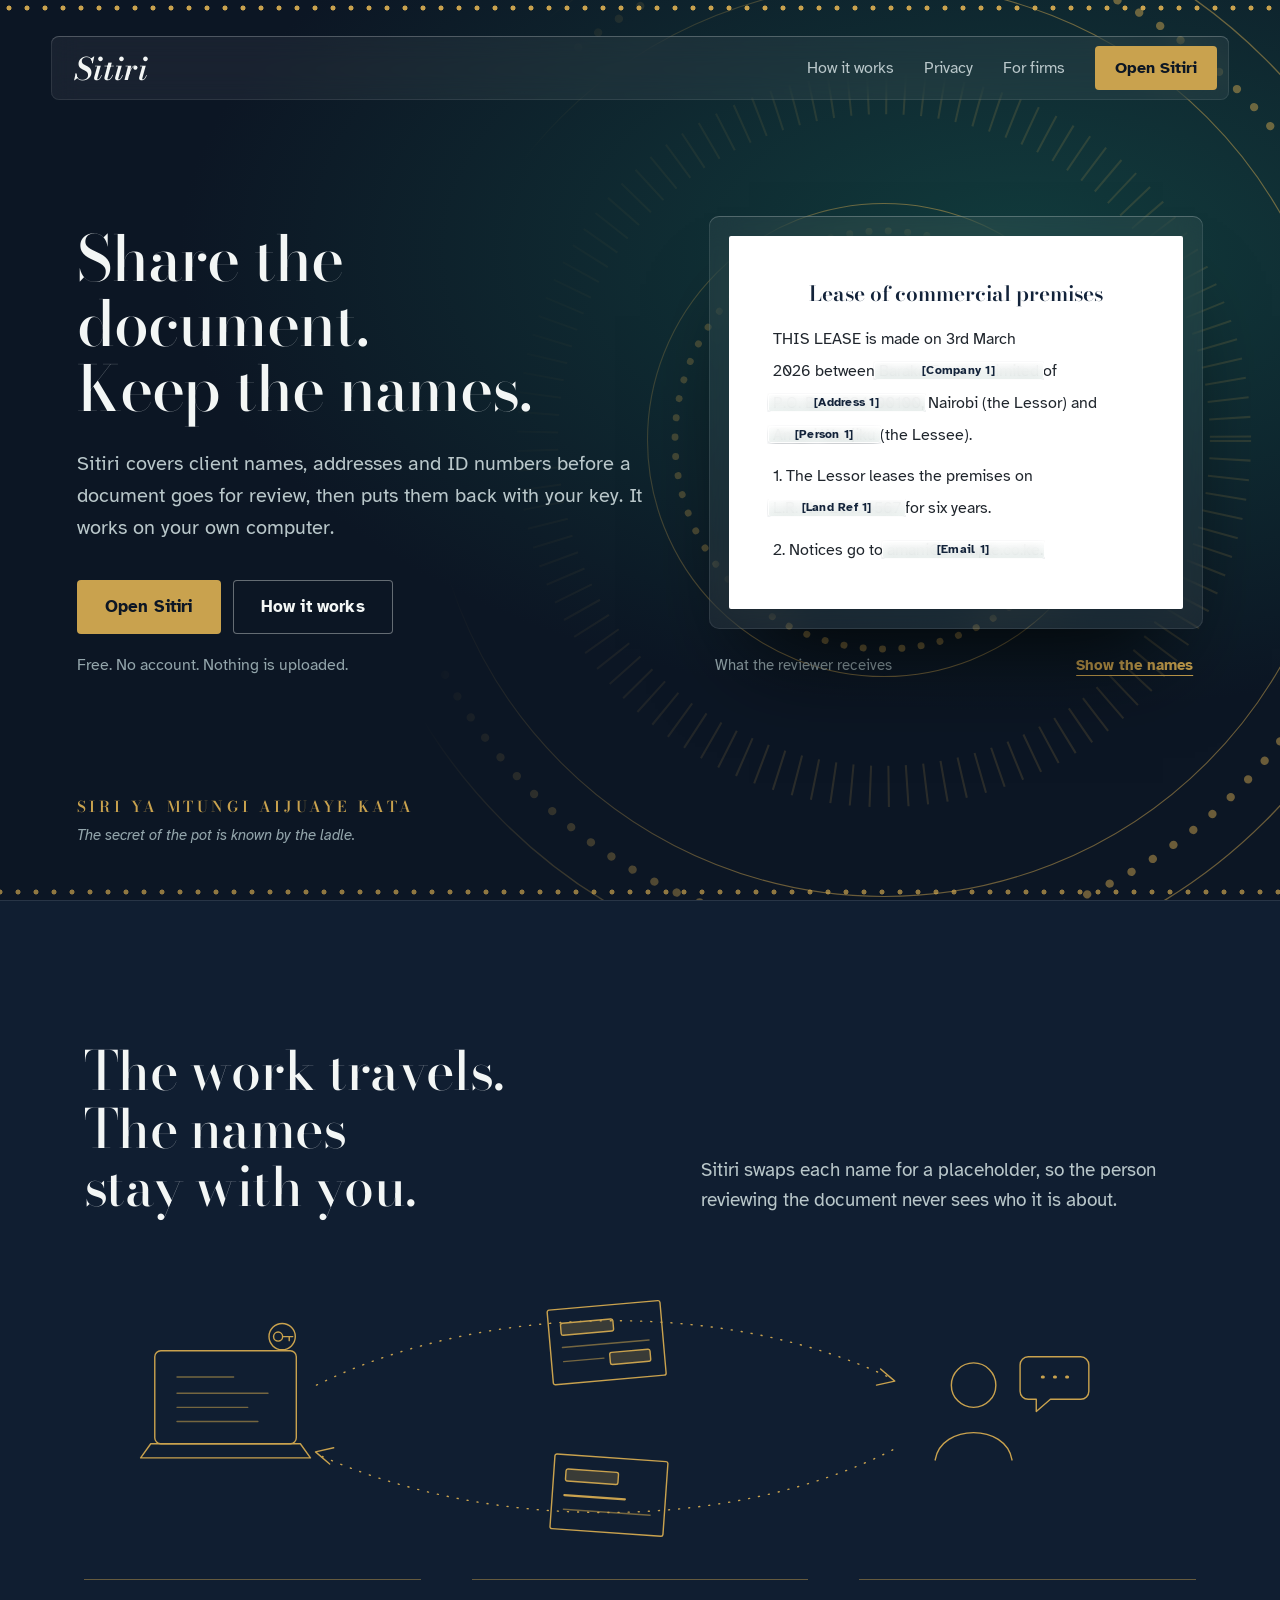
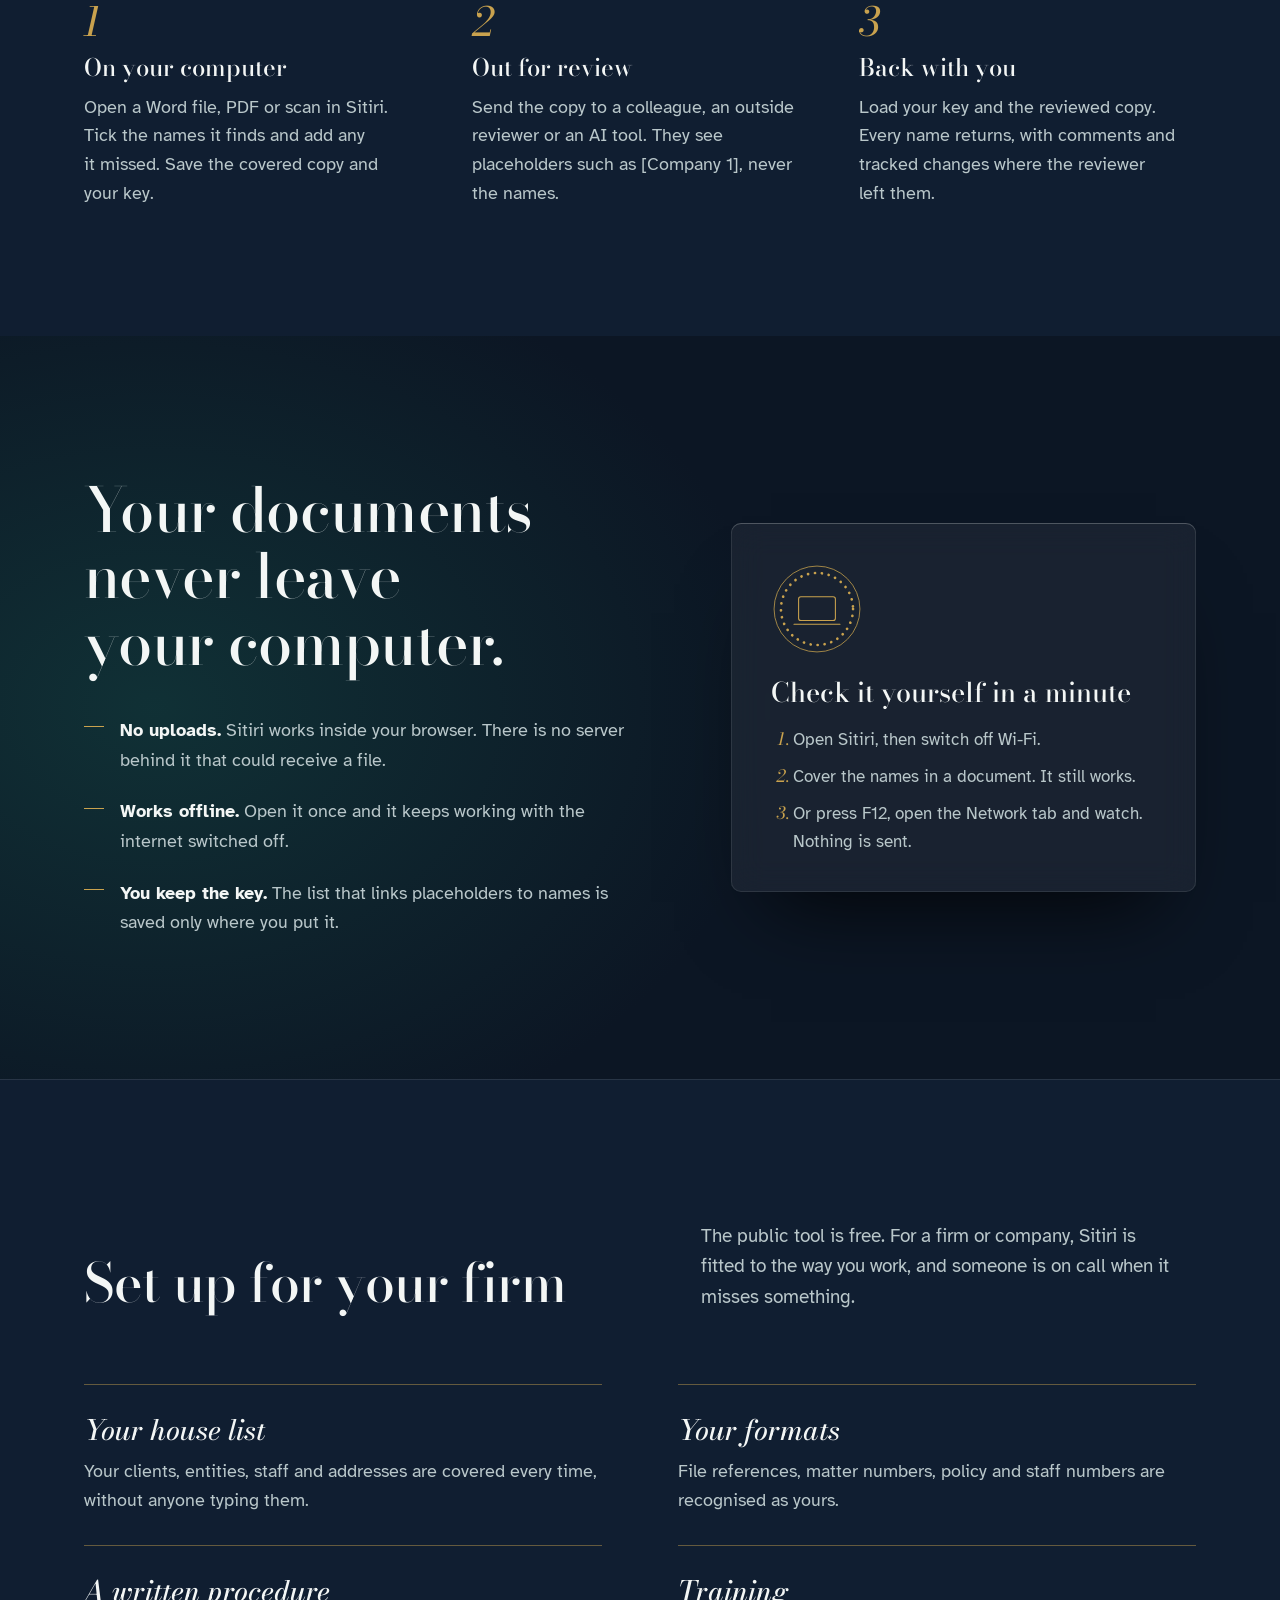
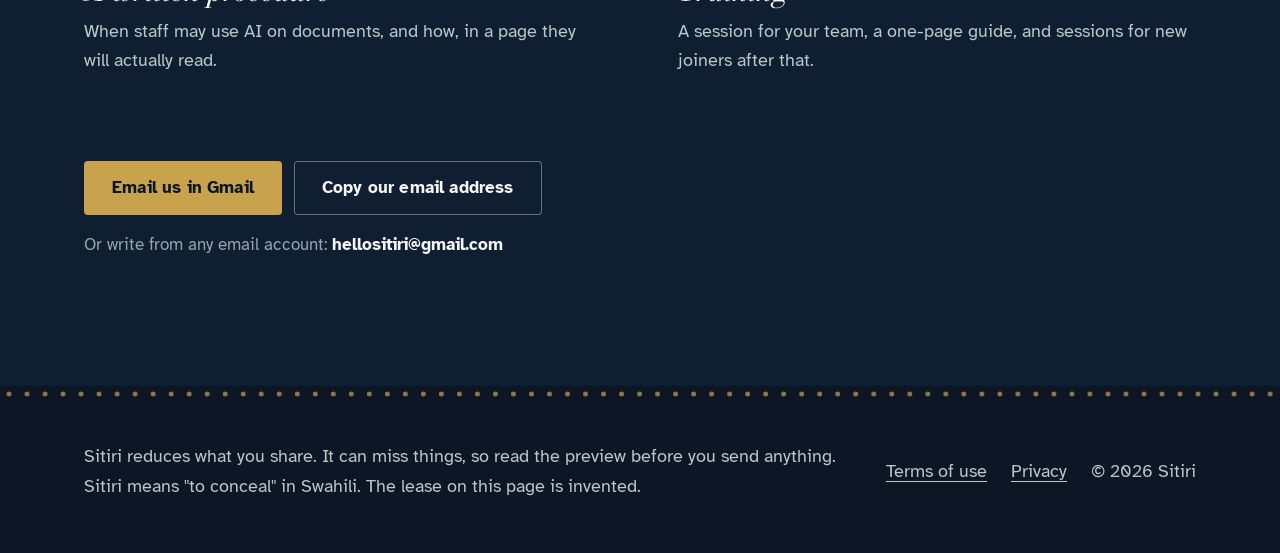
==== commit 8dee2e46: "Executive night look: serif display, brass engraving, frosted glass over names; tool, terms, icon an" ====
--- a/index.html
+++ b/index.html
@@ -5,216 +5,174 @@
 <meta name="viewport" content="width=device-width, initial-scale=1">
 <meta name="robots" content="noindex, nofollow">
 <meta http-equiv="Content-Security-Policy" content="default-src 'none'; script-src 'unsafe-inline'; style-src 'self' 'unsafe-inline'; img-src 'self' data:; font-src 'self'; manifest-src 'self'; worker-src 'self'; connect-src 'none'; form-action 'none'; base-uri 'none'">
-<title>Sitiri: hide client names before a document goes for review</title>
-<meta name="description" content="Sitiri swaps names, addresses and ID numbers in a Word document, PDF or scan for placeholders, then puts them back after review. It runs in your browser, so the document never leaves your computer.">
+<title>Sitiri: share the document, keep the names</title>
+<meta name="description" content="Sitiri covers client names, addresses and ID numbers in a Word document, PDF or scan before it goes for review, then puts them back with your key. It runs in your browser, so the document never leaves your computer.">
 <meta property="og:type" content="website">
 <meta property="og:title" content="Sitiri">
-<meta property="og:description" content="Hide client names before a document goes for review, then put them back with your key. Runs on your own computer.">
+<meta property="og:description" content="Share the document. Keep the names. Sitiri covers client names before review and puts them back with your key, on your own computer.">
 <meta property="og:image" content="https://hellositiri.github.io/og.png">
 <meta property="og:image:width" content="1200">
 <meta property="og:image:height" content="630">
 <meta name="twitter:card" content="summary_large_image">
-<meta name="theme-color" content="#0B4F4B">
+<meta name="theme-color" content="#0C1624">
+<meta name="color-scheme" content="dark">
 <link rel="manifest" href="manifest.webmanifest">
 <link rel="icon" type="image/png" href="icons/icon-64.png">
 <link rel="apple-touch-icon" href="icons/icon-192.png">
 <link rel="stylesheet" href="sitiri.css">
 <link rel="stylesheet" href="front.css">
 </head>
-<body>
-
-<!-- The kanga: border, central motif, message band -->
-<header class="kanga" id="top">
-  <div class="kanga-pindo">
-    <div class="kanga-mji">
-      <nav class="nav" aria-label="Main">
-        <a class="nav-mark" href="#top" aria-label="Sitiri, back to top"><svg viewBox="0 0 40 40" width="40" height="40" aria-hidden="true"><circle cx="20" cy="20" r="18" fill="none" stroke="#F4B62A" stroke-width="2.5"/><text x="20" y="28" text-anchor="middle" font-family="Bricolage Grotesque, sans-serif" font-weight="800" font-size="24" fill="#F6F8F7">S</text><rect x="8" y="17" width="24" height="7" fill="#F4B62A"/></svg></a>
-        <div class="nav-links">
-          <a href="#demo">See it work</a>
-          <a href="#how">How it works</a>
-          <a href="#privacy">Privacy</a>
-          <a href="#firms">For firms</a>
-          <a class="nav-open" href="tool.html">Open Sitiri</a>
-        </div>
-        <details class="nav-menu">
-          <summary aria-label="Menu"><svg viewBox="0 0 24 24" width="26" height="26" aria-hidden="true"><path d="M3 6h18M3 12h18M3 18h18" stroke="currentColor" stroke-width="2.2" stroke-linecap="round"/></svg></summary>
-          <div class="nav-drop">
-            <a href="#demo">See it work</a>
-            <a href="#how">How it works</a>
-            <a href="#privacy">Privacy</a>
-            <a href="#firms">For firms</a>
-            <a href="tool.html">Open Sitiri</a>
-          </div>
-        </details>
-      </nav>
-
-      <div class="hero">
-        <div class="mji-motif">
-          <svg class="medallion" viewBox="0 0 720 380" preserveAspectRatio="none" aria-hidden="true">
-            <ellipse cx="360" cy="190" rx="354" ry="184" fill="none" stroke="#F4B62A" stroke-width="3"/>
-            <ellipse cx="360" cy="190" rx="332" ry="166" fill="none" stroke="#F4B62A" stroke-width="9" stroke-dasharray="0.1 21" stroke-linecap="round"/>
-            <ellipse cx="360" cy="190" rx="310" ry="150" fill="none" stroke="#F6F8F7" stroke-opacity=".22" stroke-width="1.5"/>
-            <ellipse cx="360" cy="190" rx="290" ry="138" fill="#0E5A55"/>
-            <path d="M360 6v26M360 348v26M6 190h26M688 190h26" stroke="#F4B62A" stroke-width="3"/>
-          </svg>
-          <h1 class="wordmark"><span class="wm-text">Sitiri</span><span class="wm-band" aria-hidden="true"></span></h1>
-        </div>
-        <p class="hero-line">Hide client names before a document goes for review. Put them back when it returns.</p>
-        <div class="hero-actions">
-          <a class="button saffron big" href="tool.html">Open Sitiri</a>
-          <a class="button ghost big" href="#demo">See it work</a>
-        </div>
-        <p class="hero-note">Free. No account. Runs on your own computer.</p>
+<body class="front">
+
+<header class="hero" id="top">
+  <div class="pindo" aria-hidden="true"></div>
+  <svg class="engraving" viewBox="0 0 800 800" aria-hidden="true">
+    <g fill="none" stroke="#C9A24E">
+      <circle cx="400" cy="400" r="392" stroke-width="1"/>
+      <circle cx="400" cy="400" r="362" stroke-width="6" stroke-dasharray="0.1 18" stroke-linecap="round"/>
+      <circle cx="400" cy="400" r="332" stroke-width=".8"/>
+      <circle cx="400" cy="400" r="252" stroke-width="30" stroke-opacity=".32" stroke-dasharray="1.5 12"/>
+      <circle cx="400" cy="400" r="172" stroke-width=".8"/>
+      <circle cx="400" cy="400" r="152" stroke-width="5" stroke-dasharray="0.1 14" stroke-linecap="round"/>
+      <circle cx="400" cy="400" r="96" stroke-width=".8" stroke-opacity=".6"/>
+    </g>
+  </svg>
+
+  <nav class="nav" aria-label="Main">
+    <a class="wordmark" href="#top">Sitiri</a>
+    <div class="nav-links">
+      <a href="#how">How it works</a>
+      <a href="#privacy">Privacy</a>
+      <a href="#firms">For firms</a>
+      <a class="nav-open" href="tool.html">Open Sitiri</a>
+    </div>
+    <details class="nav-menu">
+      <summary aria-label="Menu"><svg viewBox="0 0 24 24" width="24" height="24" aria-hidden="true"><path d="M4 7h16M4 12h16M4 17h16" stroke="currentColor" stroke-width="1.6" stroke-linecap="round"/></svg></summary>
+      <div class="nav-drop">
+        <a href="#how">How it works</a>
+        <a href="#privacy">Privacy</a>
+        <a href="#firms">For firms</a>
+        <a href="tool.html">Open Sitiri</a>
       </div>
-
-      <div class="jina">
-        <p class="jina-sw" lang="sw">SIRI YA MTUNGI AIJUAYE KATA</p>
-        <p class="jina-en">The secret of the pot is known by the ladle.</p>
+    </details>
+  </nav>
+
+  <div class="hero-in">
+    <div class="hero-copy">
+      <h1>Share the document. <span class="nb">Keep the names.</span></h1>
+      <p class="lead">Sitiri covers client names, addresses and ID numbers before a document goes for review, then puts them back with your key. It works on your own computer.</p>
+      <div class="actions">
+        <a class="button brass" href="tool.html">Open Sitiri</a>
+        <a class="button ghost" href="#how">How it works</a>
       </div>
-    </div>
-  </div>
+      <p class="note">Free. No account. Nothing is uploaded.</p>
+    </div>
+
+    <figure class="desk" aria-label="An invented lease with the names covered">
+      <div class="case">
+        <article class="sheet">
+          <p class="sheet-title">Lease of commercial premises</p>
+          <p>THIS LEASE is made on 3rd March 2026 between <span class="term">Baraka Estates Limited<span class="frost">[Company 1]</span></span> of <span class="term">P.O. Box 1234-00100<span class="frost">[Address 1]</span></span>, Nairobi (the Lessor) and <span class="term">Amani Wanjiku<span class="frost">[Person 1]</span></span> (the Lessee).</p>
+          <p>1. The Lessor leases the premises on <span class="term">L.R. No. 209/4567<span class="frost">[Land Ref 1]</span></span> for six years.</p>
+          <p>2. Notices go to <span class="term">amani@example.co.ke<span class="frost">[Email 1]</span></span>.</p>
+        </article>
+      </div>
+      <figcaption class="case-cap">
+        <span id="case-state">What the reviewer receives</span>
+        <button type="button" class="toggle" id="demo-toggle" aria-pressed="true">Show the names</button>
+      </figcaption>
+    </figure>
+  </div>
+
+  <p class="jina"><span lang="sw">SIRI YA MTUNGI AIJUAYE KATA</span><span class="jina-en">The secret of the pot is known by the ladle.</span></p>
 </header>
 
 <main>
 
-<!-- Demo: the document on the desk -->
-<section class="demo wrap" id="demo">
-  <div class="demo-text">
-    <h2>Every name gets a band. Your key lifts it off.</h2>
-    <p>Sitiri reads the document, finds the names, addresses and numbers, and covers each one with a placeholder. The reviewer, a colleague or an AI tool, works on the covered copy. Your key, saved on your computer, puts every name back.</p>
-    <button type="button" class="button" id="demo-toggle" aria-pressed="true">Show the names</button>
-  </div>
-  <div class="desk" aria-label="An invented lease with the names covered">
-    <div class="folder" aria-hidden="true">
-      <span class="folder-tab">File 26/114</span>
-
-    </div>
-    <svg class="stamp" viewBox="0 0 160 160" aria-hidden="true">
-        <defs><path id="stamp-ring" d="M80,80 m-58,0 a58,58 0 1,1 116,0 a58,58 0 1,1 -116,0"/></defs>
-        <circle cx="80" cy="80" r="74" fill="none" stroke="currentColor" stroke-width="4"/>
-        <circle cx="80" cy="80" r="44" fill="none" stroke="currentColor" stroke-width="2"/>
-        <text font-family="Bricolage Grotesque, sans-serif" font-weight="700" font-size="17" fill="currentColor"><textPath href="#stamp-ring" textLength="352" lengthAdjust="spacing">PRIVATE AND CONFIDENTIAL *</textPath></text>
-        <text x="80" y="88" text-anchor="middle" font-family="Bricolage Grotesque, sans-serif" font-weight="800" font-size="22" fill="currentColor">2026</text>
-      </svg>
-    <article class="sheet">
-      <p class="sheet-title">Lease of commercial premises</p>
-      <p>THIS LEASE is made on 3rd March 2026 between <span class="term">Baraka Estates Limited<span class="band">[Company 1]</span></span> of <span class="term">P.O. Box 1234-00100<span class="band">[Address 1]</span></span>, Nairobi (the Lessor) and <span class="term">Amani Wanjiku<span class="band">[Person 1]</span></span> (the Lessee).</p>
-      <p>1. The Lessor leases to the Lessee the premises on <span class="term">L.R. No. 209/4567<span class="band">[Land Ref 1]</span></span> for six (6) years.</p>
-      <p>2. Notices to the Lessee go to <span class="term">amani@example.co.ke<span class="band">[Email 1]</span></span>.</p>
-      <p class="sheet-sign">Signed by the Lessee ______________________</p>
-    </article>
-    <p class="margin-note" aria-hidden="true"><svg viewBox="0 0 90 60" width="90" height="60"><path d="M84 8 C 60 6, 30 18, 12 48" fill="none" stroke="currentColor" stroke-width="2.2" stroke-linecap="round"/><path d="M8 38 L12 50 L23 44" fill="none" stroke="currentColor" stroke-width="2.2" stroke-linecap="round" stroke-linejoin="round"/></svg>the reviewer sees only this</p>
-  </div>
-  <p class="demo-caption">An invented lease. Nothing on this page is real.</p>
-</section>
-
-<!-- How it works: the document's journey -->
-<section class="journey" id="how">
+<section class="how" id="how">
   <div class="wrap">
-    <h2>Where your document goes, and where the names stay</h2>
-    <svg class="route" viewBox="0 0 1100 300" role="img" aria-labelledby="route-t">
-      <title id="route-t">Your document leaves your computer with placeholders, goes to a reviewer, and comes back. The names and the key stay on your computer.</title>
-      <!-- the path -->
-      <path d="M210 120 C 380 30, 560 30, 760 110" fill="none" stroke="#13233A" stroke-width="3" stroke-dasharray="2 12" stroke-linecap="round"/>
-      <path d="M760 190 C 560 280, 380 280, 210 200" fill="none" stroke="#13233A" stroke-width="3" stroke-dasharray="2 12" stroke-linecap="round"/>
-      <path d="M748 98 l16 14 l-20 6" fill="none" stroke="#13233A" stroke-width="3" stroke-linecap="round" stroke-linejoin="round"/>
-      <path d="M224 214 l-16 -14 l20 -6" fill="none" stroke="#13233A" stroke-width="3" stroke-linecap="round" stroke-linejoin="round"/>
-      <!-- your computer -->
-      <g transform="translate(40 80)">
-        <rect x="10" y="0" width="150" height="100" rx="8" fill="#13233A"/>
-        <rect x="20" y="10" width="130" height="80" rx="3" fill="#F6F8F7"/>
-        <rect x="0" y="100" width="170" height="14" rx="5" fill="#13233A"/>
-        <rect x="34" y="24" width="60" height="7" fill="#13233A"/><rect x="34" y="38" width="96" height="5" fill="#9AA9AE"/><rect x="34" y="50" width="80" height="5" fill="#9AA9AE"/><rect x="34" y="62" width="90" height="5" fill="#9AA9AE"/>
-        <g transform="translate(118 -26)"><circle cx="18" cy="18" r="18" fill="#F4B62A"/><circle cx="12" cy="18" r="6" fill="none" stroke="#13233A" stroke-width="3"/><path d="M18 18h13M27 18v5" stroke="#13233A" stroke-width="3" stroke-linecap="round"/></g>
-      </g>
-      <!-- outgoing copy -->
-      <g transform="translate(430 26) rotate(-6)">
-        <rect width="120" height="80" rx="2" fill="#FFFFFF" stroke="#13233A" stroke-width="2"/>
-        <rect x="12" y="14" width="58" height="14" fill="#13233A"/><text x="41" y="25" text-anchor="middle" font-family="Atkinson Hyperlegible, sans-serif" font-weight="700" font-size="9" fill="#F4B62A">[Company 1]</text>
-        <rect x="12" y="36" width="96" height="5" fill="#9AA9AE"/><rect x="12" y="48" width="40" height="14" fill="#13233A"/><text x="32" y="58" text-anchor="middle" font-family="Atkinson Hyperlegible, sans-serif" font-weight="700" font-size="9" fill="#F4B62A">[Person 1]</text><rect x="58" y="54" width="50" height="5" fill="#9AA9AE"/>
-      </g>
-      <!-- the reviewer -->
-      <g transform="translate(790 70)">
-        <rect x="0" y="0" width="200" height="140" rx="70" fill="#13233A"/>
-        <circle cx="70" cy="64" r="22" fill="#F6F8F7"/><path d="M36 122 c4 -26, 64 -26, 68 0" fill="#F6F8F7"/>
-        <rect x="112" y="40" width="64" height="44" rx="10" fill="#F4B62A"/><path d="M124 84 l-6 14 l18 -14" fill="#F4B62A"/>
-        <circle cx="132" cy="62" r="4" fill="#13233A"/><circle cx="144" cy="62" r="4" fill="#13233A"/><circle cx="156" cy="62" r="4" fill="#13233A"/>
-      </g>
-      <!-- returning copy -->
-      <g transform="translate(440 214) rotate(5)">
-        <rect width="120" height="80" rx="2" fill="#FFFFFF" stroke="#13233A" stroke-width="2"/>
-        <rect x="12" y="14" width="58" height="14" fill="#13233A"/><text x="41" y="25" text-anchor="middle" font-family="Atkinson Hyperlegible, sans-serif" font-weight="700" font-size="9" fill="#F4B62A">[Company 1]</text>
-        <path d="M14 44 h70" stroke="#0B4F4B" stroke-width="3"/><text x="14" y="66" font-family="Atkinson Hyperlegible, sans-serif" font-style="italic" font-size="11" fill="#0B4F4B">reviewed</text>
+    <div class="section-head">
+      <h2>The work travels. <span class="nb">The names stay with you.</span></h2>
+      <p>Sitiri swaps each name for a placeholder, so the person reviewing the document never sees who it is about.</p>
+    </div>
+    <svg class="route" viewBox="0 0 1100 260" role="img" aria-labelledby="route-t">
+      <title id="route-t">The document leaves your computer with placeholders, goes to a reviewer and comes back. The key stays on your computer.</title>
+      <g fill="none" stroke="#C9A24E" stroke-width="1.4" stroke-linecap="round" stroke-linejoin="round">
+        <path d="M230 104 C 400 20, 640 20, 800 98" stroke-dasharray="1 9"/>
+        <path d="M800 168 C 640 250, 400 250, 230 172" stroke-dasharray="1 9"/>
+        <path d="M788 88 l14 12 l-18 4"/><path d="M243 182 l-14 -12 l18 -4"/>
+        <!-- laptop -->
+        <rect x="70" y="70" width="140" height="92" rx="6"/><path d="M56 176 h168 l-10 -14 H66 z"/>
+        <path d="M92 96 h56 M92 112 h90 M92 126 h70 M92 140 h80" stroke-opacity=".55"/>
+        <circle cx="196" cy="56" r="13"/><circle cx="192" cy="56" r="4.5"/><path d="M196.5 56 h10 M203 56 v4"/>
+        <!-- outgoing copy -->
+        <g transform="translate(458 30) rotate(-5)"><rect width="112" height="74" rx="2"/><rect x="12" y="14" width="52" height="12" rx="2" fill="#C9A24E" fill-opacity=".22"/><path d="M12 38 h86 M12 52 h40" stroke-opacity=".55"/><rect x="58" y="47" width="40" height="12" rx="2" fill="#C9A24E" fill-opacity=".22"/></g>
+        <!-- reviewer -->
+        <circle cx="880" cy="104" r="22"/><path d="M842 178 c6 -36 70 -36 76 0"/>
+        <path d="M934 76 h52 a8 8 0 0 1 8 8 v26 a8 8 0 0 1 -8 8 h-30 l-14 12 v-12 h-8 a8 8 0 0 1 -8 -8 v-26 a8 8 0 0 1 8 -8 z"/>
+        <path d="M948 96 h1 M960 96 h1 M972 96 h1" stroke-width="3"/>
+        <!-- returning copy -->
+        <g transform="translate(466 172) rotate(4)"><rect width="112" height="74" rx="2"/><rect x="12" y="14" width="52" height="12" rx="2" fill="#C9A24E" fill-opacity=".22"/><path d="M12 40 h60" stroke-width="2.2"/><path d="M12 54 h86" stroke-opacity=".55"/></g>
       </g>
     </svg>
-    <ol class="route-steps">
-      <li><h3>On your computer</h3><p>Open a Word file, PDF or scan in Sitiri. Tick the names it finds and add any it missed. Save the redacted copy and your key.</p></li>
-      <li><h3>Out for review</h3><p>Send the copy to a colleague, an outside reviewer or an AI tool. They see placeholders like [Company 1], never the names.</p></li>
-      <li><h3>Back with you</h3><p>Load the key and the reviewed copy. Every name returns, with comments and tracked changes where the reviewer left them.</p></li>
+    <ol class="steps">
+      <li><h3>On your computer</h3><p>Open a Word file, PDF or scan in Sitiri. Tick the names it finds and add any it missed. Save the covered copy and your key.</p></li>
+      <li><h3>Out for review</h3><p>Send the copy to a colleague, an outside reviewer or an AI tool. They see placeholders such as [Company 1], never the names.</p></li>
+      <li><h3>Back with you</h3><p>Load your key and the reviewed copy. Every name returns, with comments and tracked changes where the reviewer left them.</p></li>
     </ol>
   </div>
 </section>
 
-<!-- Privacy: the laptop inside the kanga ring -->
 <section class="privacy" id="privacy">
   <div class="wrap privacy-in">
-    <svg class="shield" viewBox="0 0 420 420" aria-hidden="true">
-      <circle cx="210" cy="210" r="196" fill="none" stroke="#F4B62A" stroke-width="10" stroke-dasharray="0.1 20" stroke-linecap="round"/>
-      <circle cx="210" cy="210" r="172" fill="none" stroke="#F4B62A" stroke-width="2.5"/>
-      <circle cx="210" cy="210" r="160" fill="#0B4F4B"/>
-      <g transform="translate(120 150)">
-        <rect x="10" y="0" width="160" height="104" rx="8" fill="#13233A"/><rect x="20" y="10" width="140" height="84" rx="3" fill="#F6F8F7"/>
-        <rect x="0" y="104" width="180" height="14" rx="5" fill="#13233A"/>
-        <rect x="34" y="26" width="56" height="10" fill="#13233A"/><rect x="34" y="44" width="100" height="5" fill="#9AA9AE"/><rect x="34" y="56" width="84" height="5" fill="#9AA9AE"/><rect x="34" y="68" width="92" height="5" fill="#9AA9AE"/>
-      </g>
-      <g stroke="#F6F8F7" stroke-width="3" stroke-linecap="round" fill="none" opacity=".7">
-        <path d="M40 60 L82 102"/><path d="M82 102 l-14 -2 M82 102 l-2 -14"/>
-        <path d="M384 70 L340 112"/><path d="M340 112 l2 -14 M340 112 l14 -2"/>
-        <path d="M392 330 L346 302"/><path d="M346 302 l14 0 M346 302 l6 13"/>
-      </g>
-    </svg>
     <div class="privacy-text">
-      <h2>Your documents stay on your computer</h2>
+      <h2>Your documents never leave your computer.</h2>
       <ul class="facts">
         <li><strong>No uploads.</strong> Sitiri works inside your browser. There is no server behind it that could receive a file.</li>
         <li><strong>Works offline.</strong> Open it once and it keeps working with the internet switched off.</li>
         <li><strong>You keep the key.</strong> The list that links placeholders to names is saved only where you put it.</li>
       </ul>
-      <div class="check">
-        <h3>Check it yourself in a minute</h3>
-        <p>Open Sitiri, switch off Wi-Fi, and redact a document: it still works. Or press F12, open the Network tab, and watch. Nothing is sent while it works.</p>
-      </div>
-    </div>
+    </div>
+    <aside class="check">
+      <svg class="check-ring" viewBox="0 0 120 120" aria-hidden="true"><g fill="none" stroke="#C9A24E"><circle cx="60" cy="60" r="56" stroke-width="1"/><circle cx="60" cy="60" r="47" stroke-width="3.5" stroke-dasharray="0.1 9" stroke-linecap="round"/><rect x="36" y="44" width="48" height="31" rx="3" stroke-width="1.4"/><path d="M30 80 h60" stroke-width="1.4" stroke-linecap="round"/></g></svg>
+      <h3>Check it yourself in a minute</h3>
+      <ol>
+        <li>Open Sitiri, then switch off Wi-Fi.</li>
+        <li>Cover the names in a document. It still works.</li>
+        <li>Or press F12, open the Network tab and watch. Nothing is sent.</li>
+      </ol>
+    </aside>
   </div>
 </section>
 
-<!-- For firms: folders on the shelf -->
-<section class="firms wrap" id="firms">
-  <div class="firms-head">
-    <h2>Set up for your firm</h2>
-    <p>The public tool is free. For a firm or company, Sitiri is fitted to the way you work, and someone is on call when it misses something.</p>
-  </div>
-  <div class="folders">
-    <div class="fold f1"><span class="fold-tab">House list</span><p>Your clients, entities, staff and addresses are hidden every time, without anyone typing them.</p></div>
-    <div class="fold f2"><span class="fold-tab">Your formats</span><p>File references, matter numbers, policy and staff numbers are recognised as yours.</p></div>
-    <div class="fold f3"><span class="fold-tab">Procedure</span><p>A short written procedure for when staff may use AI on documents, and how.</p></div>
-    <div class="fold f4"><span class="fold-tab">Training</span><p>A session for your team, a one-page guide, and sessions for new joiners after that.</p></div>
-  </div>
-  <div class="contact-row">
-    <a class="button big" href="https://mail.google.com/mail/?view=cm&amp;fs=1&amp;to=hellositiri@gmail.com&amp;su=Sitiri%20setup" target="_blank" rel="noopener">Email us in Gmail</a>
-    <button type="button" class="button big alt" id="copy-email">Copy our email address</button>
-  </div>
-  <p class="contact" id="copy-note" role="status">Or write from any email account: <b>hellositiri@gmail.com</b></p>
+<section class="firms" id="firms">
+  <div class="wrap">
+    <div class="section-head">
+      <h2>Set up for your firm</h2>
+      <p>The public tool is free. For a firm or company, Sitiri is fitted to the way you work, and someone is on call when it misses something.</p>
+    </div>
+    <dl class="services">
+      <div><dt>Your house list</dt><dd>Your clients, entities, staff and addresses are covered every time, without anyone typing them.</dd></div>
+      <div><dt>Your formats</dt><dd>File references, matter numbers, policy and staff numbers are recognised as yours.</dd></div>
+      <div><dt>A written procedure</dt><dd>When staff may use AI on documents, and how, in a page they will actually read.</dd></div>
+      <div><dt>Training</dt><dd>A session for your team, a one-page guide, and sessions for new joiners after that.</dd></div>
+    </dl>
+    <div class="contact-row">
+      <a class="button brass" href="https://mail.google.com/mail/?view=cm&amp;fs=1&amp;to=hellositiri@gmail.com&amp;su=Sitiri%20setup" target="_blank" rel="noopener">Email us in Gmail</a>
+      <button type="button" class="button ghost" id="copy-email">Copy our email address</button>
+    </div>
+    <p class="contact" id="copy-note" role="status">Or write from any email account: <b>hellositiri@gmail.com</b></p>
+  </div>
 </section>
 
 </main>
 
 <footer class="foot">
-  <div class="teeth-down" aria-hidden="true"></div>
+  <div class="dots" aria-hidden="true"></div>
   <div class="wrap foot-in">
     <div>
       <p>Sitiri reduces what you share. It can miss things, so read the preview before you send anything.</p>
-      <p>Sitiri means "to conceal" in Swahili.</p>
+      <p>Sitiri means "to conceal" in Swahili. The lease on this page is invented.</p>
     </div>
     <div class="foot-links">
       <a href="terms.html">Terms of use</a>
@@ -228,18 +186,16 @@
 (function(){
   var root=document.documentElement;
   var reduce=window.matchMedia&&window.matchMedia('(prefers-reduced-motion: reduce)').matches;
-  // the wordmark: the band sweeps across once, then lifts off
-  if(!reduce){root.classList.add('wm-play');}
-  // the demo: covers once when it comes into view, then waits for the button
-  var desk=document.querySelector('.desk'),btn=document.getElementById('demo-toggle');
-  function set(covered){root.classList.toggle('is-covered',covered);btn.textContent=covered?'Show the names':'Cover the names';btn.setAttribute('aria-pressed',covered?'true':'false');}
-  set(reduce);
-  if(!reduce&&'IntersectionObserver' in window){
-    var io=new IntersectionObserver(function(es){es.forEach(function(e){if(e.isIntersecting){setTimeout(function(){set(true);},500);io.disconnect();}});},{threshold:.45});
-    io.observe(desk);
-  } else { set(true); }
-  btn.addEventListener('click',function(){set(!root.classList.contains('is-covered'));});
-  // copy the email address
+  var btn=document.getElementById('demo-toggle'),state=document.getElementById('case-state');
+  function set(covered){
+    root.classList.toggle('is-open',!covered);
+    btn.textContent=covered?'Show the names':'Cover the names';
+    btn.setAttribute('aria-pressed',covered?'true':'false');
+    state.textContent=covered?'What the reviewer receives':'Your original';
+  }
+  // The one moment: the names show briefly, then frosted glass slides over each one.
+  if(reduce){set(true);}else{set(false);root.classList.add('frost-play');setTimeout(function(){set(true);},900);}
+  btn.addEventListener('click',function(){set(root.classList.contains('is-open'));});
   var cb=document.getElementById('copy-email'),cn=document.getElementById('copy-note');
   cb.addEventListener('click',function(){
     var addr='hellositiri@gmail.com';
--- a/sitiri.css
+++ b/sitiri.css
@@ -2,22 +2,24 @@
 @font-face{font-family:"Atkinson Hyperlegible";font-style:normal;font-weight:400;font-display:swap;src:url("fonts/atkinson-hyperlegible-latin-400-normal.woff2") format("woff2")}
 @font-face{font-family:"Atkinson Hyperlegible";font-style:italic;font-weight:400;font-display:swap;src:url("fonts/atkinson-hyperlegible-latin-400-italic.woff2") format("woff2")}
 @font-face{font-family:"Atkinson Hyperlegible";font-style:normal;font-weight:700;font-display:swap;src:url("fonts/atkinson-hyperlegible-latin-700-normal.woff2") format("woff2")}
+@font-face{font-family:"Bodoni Moda";font-style:normal;font-weight:400 900;font-display:swap;src:url("fonts/bodoni-moda-latin-opsz-normal.woff2") format("woff2")}
+@font-face{font-family:"Bodoni Moda";font-style:italic;font-weight:400 900;font-display:swap;src:url("fonts/bodoni-moda-latin-wght-italic.woff2") format("woff2")}
 @font-face{font-family:"Bricolage Grotesque";font-style:normal;font-weight:200 800;font-display:swap;src:url("fonts/bricolage-grotesque-latin-wght-normal.woff2") format("woff2")}
 
 :root{
-  --ink:#13233A; --teal:#0B4F4B; --saffron:#F4B62A; --paper:#F6F8F7;
+  --ink:#13233A; --teal:#0B4F4B; --saffron:#C9A24E; --brass:#C9A24E; --night:#0C1624; --mist:#B9C7CA; --paper:#F6F8F7;
   --page:#F6F8F7; --text:#13233A; --soft:#33435A; --sheet:#FFFFFF; --rule:#C3D0D6; --line:#13233A;
-  --accent:#0B4F4B; --band-bg:#13233A; --band-fg:#F4B62A;
+  --accent:#0B4F4B; --band-bg:#13233A; --band-fg:#E1C47E;
   --btn-bg:#13233A; --btn-fg:#F6F8F7;
   --warn-bg:#FFF1CC; --warn-fg:#13233A; --ok-bg:#DDEFEA; --ok-fg:#0B3B38; --bad-bg:#FBE1DD; --bad-fg:#7A1A10;
-  --display:"Bricolage Grotesque","Atkinson Hyperlegible",system-ui,sans-serif;
+  --display:"Bodoni Moda",Didot,"Bodoni 72",Georgia,serif;
   --body:"Atkinson Hyperlegible",system-ui,-apple-system,"Segoe UI",Arial,sans-serif;
 }
 @media (prefers-color-scheme:dark){
   :root{
     --page:#0C1524; --text:#EEF2F1; --soft:#B9C5CF; --sheet:#152238; --rule:#3A4A61; --line:#8C9BB0;
-    --accent:#F4B62A; --band-bg:#F4B62A; --band-fg:#13233A;
-    --btn-bg:#F4B62A; --btn-fg:#13233A;
+    --accent:#C9A24E; --band-bg:#C9A24E; --band-fg:#0C1624;
+    --btn-bg:#C9A24E; --btn-fg:#0C1624;
     --warn-bg:#4A3A0A; --warn-fg:#FFE9A8; --ok-bg:#123A35; --ok-fg:#BFE8DF; --bad-bg:#4A1F1B; --bad-fg:#FFC9C2;
   }
 }
@@ -25,21 +27,24 @@
 html{-webkit-text-size-adjust:100%}
 body{margin:0;background:var(--page);color:var(--text);font-family:var(--body);font-size:18px;line-height:1.55}
 a{color:inherit}
-:focus-visible{outline:4px solid var(--saffron);outline-offset:3px;box-shadow:0 0 0 3px var(--ink)}
+:focus-visible{outline:3px solid var(--brass);outline-offset:3px;box-shadow:0 0 0 2px var(--night)}
+::selection{background:#C9A24E;color:#0C1624}
+html{accent-color:var(--accent);scrollbar-color:#7E8E96 transparent}
+a{text-underline-offset:.22em;text-decoration-thickness:1px}
 .wrap{max-width:1160px;margin:0 auto;padding-left:24px;padding-right:24px}
 
-/* Kanga borders */
-.dots{height:22px;background-color:var(--ink);background-image:radial-gradient(circle at center,var(--saffron) 3.5px,transparent 4.2px);background-size:22px 22px;background-repeat:round}
-.teeth-down{height:14px;background-color:var(--teal);background-image:linear-gradient(135deg,var(--saffron) 25%,transparent 25%),linear-gradient(225deg,var(--saffron) 25%,transparent 25%);background-size:28px 28px}
-.teeth-up{height:14px;background-color:var(--teal);background-image:linear-gradient(45deg,var(--saffron) 25%,transparent 25%),linear-gradient(315deg,var(--saffron) 25%,transparent 25%);background-size:28px 28px;background-position:left bottom}
+/* Kanga borders: a pindo of small brass dots on night, and a brass hairline */
+.dots{height:16px;background-color:var(--night);background-image:radial-gradient(circle at center,var(--brass) 2.2px,transparent 2.8px);background-size:18px 16px;background-repeat:round}
+.teeth-down,.teeth-up{height:1px;background:rgba(201,162,78,.55)}
 
 /* Buttons */
 .button{display:inline-flex;align-items:center;justify-content:center;min-height:52px;padding:0 28px;border:0;border-radius:4px;background:var(--btn-bg);color:var(--btn-fg);font:inherit;font-size:19px;font-weight:700;text-decoration:none;cursor:pointer}
-.button.saffron{background:var(--saffron);color:var(--ink)}
+.button.saffron,.button.brass{background:var(--brass);color:var(--night)}
 .button.big{min-height:58px;padding:0 34px;font-size:21px}
 
 /* Footer */
-.foot{background:var(--teal);color:var(--paper)}
+.foot{background:var(--night);color:var(--mist)}
+.foot a{color:#EEF2F1}
 .foot-in{display:flex;flex-wrap:wrap;justify-content:space-between;gap:20px 40px;padding-top:40px;padding-bottom:52px}
 .foot p{margin:0 0 8px}
 .foot-links{display:flex;flex-wrap:wrap;align-items:center;gap:8px 24px}
--- a/front.css
+++ b/front.css
@@ -1,171 +1,152 @@
-/* Sitiri front page. The page is laid out as a kanga: border, central motif, message band. See DESIGN.md. */
-:root{--manila:#E3C68C;--paper-shadow:0 1px 0 #B9C2BF,0 24px 48px -28px rgba(19,35,58,.45)}
-h1,h2,h3{font-family:var(--display);margin:0}
-h2{text-wrap:balance;font-weight:650;font-size:clamp(32px,4.4vw,48px);line-height:1.08;letter-spacing:-.015em}
-h3{font-weight:700;font-size:22px;line-height:1.2}
-p{margin:0}
-.button{transition:transform .15s ease,background-color .15s ease}
-.button:hover{transform:translateY(-1px)}
-.button.ghost{background:transparent;color:var(--paper);box-shadow:inset 0 0 0 2px var(--paper)}
-.button.ghost:hover{background:rgba(246,248,247,.1)}
-.button.alt{background:transparent;color:var(--text);box-shadow:inset 0 0 0 2px var(--line)}
+/* Sitiri front page: executive night. Brass engraving of the kanga motif, frosted glass over the names. See DESIGN.md. */
+.front{
+  --ground:#0C1624; --lift:#101E31; --glow:#123C3D;
+  --text-hi:#F3F6F5; --text-mid:#B9C7CA; --text-low:#93A5AB;
+  --hair:rgba(255,255,255,.10); --hair-brass:rgba(201,162,78,.45);
+  --glass:rgba(255,255,255,.055); --glass-edge:inset 0 0 0 1px rgba(255,255,255,.09),inset 0 1px 0 rgba(255,255,255,.16);
+  background:var(--ground);color:var(--text-mid);font-size:18px;line-height:1.65;color-scheme:dark;
+}
+.front h1,.front h2,.front h3,.front dt{margin:0;font-family:var(--display);color:var(--text-hi);font-weight:500;text-wrap:balance}
+.front p{margin:0;text-wrap:pretty}
+.front h2{font-size:clamp(34px,4.2vw,54px);line-height:1.08;letter-spacing:-.01em;font-variation-settings:"opsz" 72}
+.front h3{font-size:24px;line-height:1.2;font-variation-settings:"opsz" 28}
+.front .wrap{max-width:1240px;padding-left:clamp(20px,5vw,64px);padding-right:clamp(20px,5vw,64px)}
+.front .button{min-height:54px;padding:0 28px;font-size:17px;letter-spacing:.01em;transition:background-color .2s ease,box-shadow .2s ease}
+.front .button.brass:hover{background:#D9B865}
+.front .button.ghost{background:transparent;color:var(--text-hi);box-shadow:inset 0 0 0 1px rgba(243,246,245,.38)}
+.front .button.ghost:hover{box-shadow:inset 0 0 0 1px var(--brass);background:rgba(201,162,78,.08)}
+.front a{color:inherit}
+.front ::-webkit-scrollbar{width:10px}
+.front ::-webkit-scrollbar-thumb{background:#2A3A4E;border-radius:10px}
 
-/* ---------- The kanga ---------- */
-.kanga{padding:14px;background:var(--page)}
-.kanga-pindo{padding:22px;border-radius:2px;background-color:var(--ink);
-  background-image:radial-gradient(circle,var(--saffron) 3.4px,transparent 4.1px),radial-gradient(circle,rgba(246,248,247,.55) 1.6px,transparent 2.2px);
-  background-size:22px 22px,22px 22px;background-position:0 0,11px 11px}
-.kanga-mji{position:relative;overflow:hidden;background:var(--teal);color:var(--paper);
-  box-shadow:inset 0 0 0 10px var(--teal),inset 0 0 0 12px var(--saffron)}
-.kanga-mji::before,.kanga-mji::after{content:"";position:absolute;left:0;right:0;height:14px;
-  background-image:linear-gradient(135deg,var(--saffron) 25%,transparent 25%),linear-gradient(225deg,var(--saffron) 25%,transparent 25%);background-size:28px 28px}
-.kanga-mji::before{top:0}
-.kanga-mji::after{bottom:0;transform:scaleY(-1)}
+/* ---------- Hero ---------- */
+.hero{position:relative;overflow:hidden;min-height:min(100svh,980px);display:flex;flex-direction:column;
+  background:radial-gradient(110% 85% at 80% 28%,var(--glow) 0%,var(--ground) 60%)}
+.pindo{position:absolute;left:0;right:0;top:0;height:16px;background:radial-gradient(circle,var(--brass) 2.2px,transparent 2.8px) 0 0/18px 16px}
+.engraving{position:absolute;z-index:0;right:max(-200px,-12vw);top:-110px;width:min(1100px,92vw);height:auto;opacity:.5;pointer-events:none;-webkit-mask-image:linear-gradient(100deg,transparent 18%,#000 46%);mask-image:linear-gradient(100deg,transparent 18%,#000 46%)}
 
-.nav{position:relative;z-index:3;display:flex;align-items:center;justify-content:space-between;gap:16px;padding:30px clamp(20px,4vw,48px) 0}
-.nav-mark{display:inline-flex;border-radius:50%}
-.nav-links{display:flex;align-items:center;gap:6px 28px;font-size:17px}
-.nav-links a{display:inline-flex;align-items:center;min-height:44px;text-decoration:none;color:var(--paper);border-bottom:2px solid transparent}
-.nav-links a:hover{border-bottom-color:var(--saffron)}
-.nav-links .nav-open{padding:0 18px;border:2px solid var(--saffron);border-radius:4px;font-weight:700}
-.nav-links .nav-open:hover{background:var(--saffron);color:var(--ink)}
+.nav{position:relative;z-index:5;display:flex;align-items:center;justify-content:space-between;gap:16px;
+  margin:36px clamp(16px,4vw,60px) 0;padding:10px 12px 10px 24px;border-radius:8px;
+  background:var(--glass);-webkit-backdrop-filter:blur(14px);backdrop-filter:blur(14px);box-shadow:var(--glass-edge)}
+.wordmark{font-family:var(--display);font-style:italic;font-weight:600;font-size:31px;line-height:1;color:var(--text-hi) !important;text-decoration:none;display:inline-flex;align-items:center;min-height:44px}
+.nav-links{display:flex;align-items:center;gap:4px 30px;font-size:16px}
+.nav-links a{display:inline-flex;align-items:center;min-height:44px;color:var(--text-mid);text-decoration:none;transition:color .2s ease}
+.nav-links a:hover{color:var(--text-hi)}
+.nav-links .nav-open{padding:0 20px;border-radius:4px;background:var(--brass);color:var(--night);font-weight:700}
+.nav-links .nav-open:hover{background:#D9B865;color:var(--night)}
 .nav-menu{display:none;position:relative}
-.nav-menu summary{list-style:none;display:flex;align-items:center;justify-content:center;width:48px;height:48px;border-radius:4px;cursor:pointer;color:var(--paper);box-shadow:inset 0 0 0 2px rgba(246,248,247,.5)}
+.nav-menu summary{list-style:none;display:flex;align-items:center;justify-content:center;width:46px;height:46px;border-radius:6px;cursor:pointer;color:var(--text-hi);box-shadow:inset 0 0 0 1px rgba(255,255,255,.18)}
 .nav-menu summary::-webkit-details-marker{display:none}
-.nav-menu[open] summary{background:var(--saffron);color:var(--ink);box-shadow:none}
-.nav-drop{position:absolute;right:0;top:56px;min-width:220px;padding:8px;background:var(--ink);border-radius:4px;box-shadow:0 18px 40px -16px rgba(0,0,0,.6)}
-.nav-drop a{display:flex;align-items:center;min-height:48px;padding:0 14px;color:var(--paper);text-decoration:none;border-radius:2px}
-.nav-drop a:hover{background:rgba(246,248,247,.08)}
-.nav-drop a:last-child{margin-top:4px;background:var(--saffron);color:var(--ink);font-weight:700}
+.nav-menu[open] summary{background:var(--brass);color:var(--night);box-shadow:none}
+.nav-drop{position:absolute;right:0;top:56px;min-width:230px;padding:8px;border-radius:8px;background:rgba(16,30,49,.92);-webkit-backdrop-filter:blur(18px);backdrop-filter:blur(18px);box-shadow:var(--glass-edge),0 30px 50px -20px rgba(0,0,0,.7)}
+.nav-drop a{display:flex;align-items:center;min-height:48px;padding:0 14px;color:var(--text-hi);text-decoration:none;border-radius:4px}
+.nav-drop a:hover{background:rgba(255,255,255,.06)}
+.nav-drop a:last-child{margin-top:6px;background:var(--brass);color:var(--night);font-weight:700}
 
-.hero{position:relative;display:flex;flex-direction:column;align-items:center;text-align:center;padding:clamp(28px,4vw,48px) 24px clamp(52px,6vw,80px)}
-.mji-motif{position:relative;display:grid;place-items:center;width:min(720px,100%);aspect-ratio:720/380}
-.medallion{position:absolute;inset:0;width:100%;height:100%;pointer-events:none}
-.wordmark{position:relative;z-index:1;display:inline-block;font-weight:800;font-size:clamp(84px,17vw,210px);line-height:1;letter-spacing:-.045em;color:var(--paper);padding:0 .06em}
-.wm-text{position:relative;z-index:1}
-.wm-band{position:absolute;z-index:2;left:.06em;right:.06em;top:88%;height:.07em;background:var(--saffron);border-radius:1px}
-.wm-play .wm-band{animation:wm-sweep 2.4s cubic-bezier(.65,0,.35,1) .7s both}
-@keyframes wm-sweep{
-  0%{top:32%;height:.42em;transform:scaleX(0);transform-origin:left center}
-  30%{top:32%;height:.42em;transform:scaleX(1);transform-origin:left center}
-  62%{top:32%;height:.42em;transform:scaleX(1)}
-  100%{top:88%;height:.07em;transform:scaleX(1)}
-}
-.hero-line{position:relative;z-index:1;max-width:19em;text-wrap:balance;margin-top:clamp(22px,3vw,34px);font-family:var(--display);font-weight:300;font-size:clamp(25px,3.2vw,38px);line-height:1.2;letter-spacing:-.01em}
-.hero-actions{position:relative;z-index:1;display:flex;flex-wrap:wrap;justify-content:center;gap:14px;margin-top:34px}
-.hero-note{position:relative;z-index:1;margin-top:18px;font-size:16px;color:#CFE0DD}
+.hero-in{position:relative;z-index:2;flex:1;display:grid;grid-template-columns:minmax(0,1.15fr) minmax(0,1fr);gap:48px clamp(40px,5vw,80px);align-items:center;
+  width:100%;max-width:1320px;margin:0 auto;padding:clamp(48px,7vh,90px) clamp(20px,6vw,96px) clamp(40px,6vh,70px)}
+.hero h1{font-size:clamp(44px,4.9vw,74px);line-height:1.04;letter-spacing:-.018em;font-variation-settings:"opsz" 96}
+.nb{display:inline-block}
+.lead{margin-top:26px !important;max-width:31em;font-size:19.5px;color:var(--text-mid)}
+.actions{display:flex;flex-wrap:wrap;gap:12px;margin-top:36px}
+.note{margin-top:18px !important;font-size:15.5px;color:var(--text-low)}
 
-.jina{position:relative;z-index:1;margin:0 12px 26px;padding:18px 20px 16px;background:var(--paper);color:var(--ink);text-align:center}
-.jina-sw{font-family:var(--display);font-weight:700;font-size:clamp(17px,2.6vw,30px);letter-spacing:.14em;line-height:1.2}
-.jina-en{margin-top:6px;font-style:italic;font-size:16px;color:#33435A}
+.desk{margin:0;position:relative}
+.case{padding:20px;border-radius:10px;background:var(--glass);-webkit-backdrop-filter:blur(16px);backdrop-filter:blur(16px);
+  box-shadow:var(--glass-edge),0 60px 90px -40px rgba(0,0,0,.85)}
+.sheet{position:relative;padding:clamp(28px,3.4vw,46px) clamp(22px,3.4vw,46px) clamp(30px,3.4vw,48px);background:#FFFFFF;color:#20262D;border-radius:2px;font-size:15.5px;line-height:2.05;
+  box-shadow:0 1px 0 rgba(0,0,0,.06)}
+.sheet p+p{margin-top:10px}
+.sheet-title{text-align:center;font-family:var(--display);font-weight:600;font-size:21px;line-height:1.3;color:#13233A;margin-bottom:16px !important;font-variation-settings:"opsz" 28}
+.term{position:relative;white-space:nowrap}
+.frost{position:absolute;left:-5px;right:-5px;top:.08em;bottom:.02em;display:flex;align-items:center;justify-content:center;border-radius:3px;
+  background:linear-gradient(180deg,rgba(255,255,255,.88),rgba(232,239,237,.84));
+  -webkit-backdrop-filter:blur(5px) saturate(.4);backdrop-filter:blur(5px) saturate(.4);
+  box-shadow:inset 0 0 0 1px rgba(255,255,255,.95),inset 0 -1px 0 rgba(19,35,58,.14),0 2px 6px -2px rgba(19,35,58,.3);
+  font-weight:700;font-size:.8em;letter-spacing:.02em;color:#13233A;white-space:nowrap;overflow:hidden;
+  clip-path:inset(0 0 0 0);transition:clip-path .6s cubic-bezier(.22,1,.36,1)}
+.is-open .frost{clip-path:inset(0 100% 0 0)}
+.sheet p:nth-of-type(2) .term:nth-of-type(2) .frost{transition-delay:.08s}
+.sheet p:nth-of-type(2) .term:nth-of-type(3) .frost{transition-delay:.16s}
+.sheet p:nth-of-type(3) .frost{transition-delay:.26s}
+.sheet p:nth-of-type(4) .frost{transition-delay:.34s}
+.case-cap{display:flex;align-items:center;justify-content:space-between;gap:12px;margin:14px 6px 0;font-size:15px;color:var(--text-low)}
+.toggle{display:inline-flex;align-items:center;min-height:44px;padding:0 4px;border:0;background:none;color:var(--brass);font:inherit;font-size:15px;font-weight:700;cursor:pointer;text-decoration:underline;text-underline-offset:.3em;text-decoration-thickness:1px}
+.toggle:hover{color:#E1C47E}
 
-/* ---------- Demo: the document on the desk ---------- */
-.demo{display:grid;grid-template-columns:minmax(0,5fr) minmax(0,7fr);gap:40px 72px;align-items:center;padding-top:clamp(72px,9vw,120px);padding-bottom:clamp(96px,10vw,140px)}
-.demo-text h2{max-width:11em}
-.demo-text p{margin-top:20px;max-width:30em;font-size:19px;color:var(--soft)}
-.demo-text .button{margin-top:28px}
-.desk{position:relative;padding:34px 10px 56px 30px}
-.folder{position:absolute;inset:0 26px 30px 0;background:var(--manila);border-radius:2px 6px 6px 6px;transform:rotate(-4deg);box-shadow:0 1px 0 #C9AC6E,0 30px 50px -30px rgba(19,35,58,.5)}
-.folder-tab{position:absolute;top:-30px;left:24px;padding:6px 20px 8px;background:var(--manila);border-radius:6px 6px 0 0;font-size:14px;font-weight:700;color:#5B4720}
-.stamp{position:absolute;z-index:2;right:4px;bottom:22px;width:128px;height:128px;color:#0B4F4B;opacity:.72;mix-blend-mode:multiply;transform:rotate(14deg);pointer-events:none}
-.sheet{position:relative;z-index:1;padding:clamp(30px,4vw,52px) clamp(24px,4vw,52px) clamp(34px,4vw,56px);background:#FFFFFF;color:#20262D;border-radius:2px;box-shadow:var(--paper-shadow);transform:rotate(1.5deg);font-size:16.5px;line-height:1.95}
-.sheet p+p{margin-top:12px}
-.sheet-title{text-align:center;font-family:var(--display);font-weight:700;font-size:19px;letter-spacing:.01em;margin-bottom:18px !important}
-.sheet-sign{margin-top:26px !important;color:#5A6570}
-.term{position:relative;white-space:nowrap}
-.band{position:absolute;left:-3px;right:-3px;top:.12em;bottom:.08em;display:flex;align-items:center;justify-content:center;background:var(--ink);color:var(--saffron);font-weight:700;font-size:.86em;line-height:1;border-radius:2px;overflow:hidden;white-space:nowrap;clip-path:inset(0 100% 0 0);transition:clip-path .55s cubic-bezier(.65,0,.35,1)}
-.is-covered .band{clip-path:inset(0 0 0 0)}
-.term:nth-of-type(2) .band{transition-delay:.12s}
-.sheet p:nth-of-type(3) .band{transition-delay:.28s}
-.sheet p:nth-of-type(4) .band{transition-delay:.42s}
-.margin-note{position:absolute;z-index:2;left:-8px;bottom:-30px;display:flex;align-items:flex-start;gap:4px;max-width:14em;color:var(--accent);font-style:italic;font-size:17px;line-height:1.25}
-.margin-note svg{flex:none;transform:scaleY(-1) rotate(-8deg);margin-top:-30px}
-.demo-caption{grid-column:2;margin-top:8px;padding-left:30px;font-size:15px;color:var(--soft)}
+.jina{position:relative;z-index:2;width:100%;max-width:1320px;margin:0 auto;padding:0 clamp(20px,6vw,96px) 52px;display:flex;flex-direction:column;gap:4px}
+.jina span:first-child{font-family:var(--display);font-weight:600;letter-spacing:.24em;font-size:15px;color:var(--brass)}
+.jina-en{font-style:italic;font-size:15px;color:var(--text-low)}
+.hero::after{content:"";position:absolute;left:0;right:0;bottom:0;height:16px;background:radial-gradient(circle,var(--brass) 2.2px,transparent 2.8px) 9px 0/18px 16px;opacity:.7}
 
-/* ---------- How it works: the route ---------- */
-.journey{position:relative;padding:clamp(110px,12vw,170px) 0 clamp(110px,12vw,170px);background:var(--saffron);color:var(--ink);clip-path:polygon(0 clamp(40px,6vw,90px),100% 0,100% calc(100% - clamp(40px,6vw,90px)),0 100%);margin:-30px 0}
-.journey h2{max-width:15em}
-.route{display:block;width:100%;height:auto;margin:clamp(28px,4vw,48px) 0 8px}
-.route-steps{list-style:none;counter-reset:step;margin:0;padding:0;display:grid;grid-template-columns:repeat(3,minmax(0,1fr));gap:28px 48px}
-.route-steps li{counter-increment:step;padding-top:18px;border-top:3px solid var(--ink)}
-.route-steps h3{display:flex;align-items:center;gap:12px}
-.route-steps h3::before{content:counter(step);display:inline-flex;align-items:center;justify-content:center;flex:none;width:34px;height:34px;border-radius:50%;background:var(--ink);color:var(--saffron);font-size:17px}
-.route-steps p{margin-top:10px;font-size:17.5px}
+/* ---------- Sections ---------- */
+.section-head{display:grid;grid-template-columns:minmax(0,1.1fr) minmax(0,1fr);gap:20px 72px;align-items:end}
+.section-head p{max-width:32em;font-size:18.5px}
 
-/* ---------- Privacy ---------- */
-.privacy{background:var(--ink);color:var(--paper);padding:clamp(120px,13vw,180px) 0 clamp(88px,10vw,130px)}
-.privacy-in{display:grid;grid-template-columns:minmax(0,5fr) minmax(0,7fr);gap:40px 80px;align-items:center}
-.shield{width:100%;max-width:460px;height:auto;justify-self:center}
-.privacy h2{max-width:12em}
-.facts{list-style:none;margin:30px 0 0;padding:0;display:grid;gap:18px}
-.facts li{position:relative;padding-left:40px;font-size:18.5px;color:#D7E1E6}
-.facts li::before{content:"";position:absolute;left:0;top:.45em;width:24px;height:10px;background:var(--saffron);border-radius:1px}
-.facts strong{color:var(--paper)}
-.check{margin-top:36px;padding:24px 28px;background:var(--teal);border-left:6px solid var(--saffron);border-radius:2px}
-.check h3{font-size:21px}
-.check p{margin-top:8px;color:#DCE8E6}
+.how{padding:clamp(96px,11vw,150px) 0 clamp(90px,10vw,140px);background:var(--lift);border-top:1px solid var(--hair)}
+.route{display:block;width:100%;height:auto;margin:clamp(40px,5vw,64px) 0 clamp(20px,3vw,36px)}
+.steps{list-style:none;counter-reset:s;margin:0;padding:0;display:grid;grid-template-columns:repeat(3,minmax(0,1fr));gap:36px clamp(32px,4vw,64px)}
+.steps li{counter-increment:s;padding-top:22px;border-top:1px solid var(--hair-brass)}
+.steps li::before{content:counter(s);display:block;margin-bottom:12px;font-family:var(--display);font-style:italic;font-size:40px;line-height:1;color:var(--brass)}
+.steps p{margin-top:10px;font-size:17.5px}
 
-/* ---------- For firms: folders ---------- */
-.firms{padding-top:clamp(80px,10vw,130px);padding-bottom:clamp(80px,9vw,120px)}
-.firms-head{display:grid;grid-template-columns:minmax(0,5fr) minmax(0,7fr);gap:16px 72px;align-items:end}
-.firms-head p{font-size:19px;color:var(--soft);max-width:32em}
-.folders{display:grid;grid-template-columns:repeat(4,minmax(0,1fr));margin-top:76px}
-.fold{position:relative;min-height:230px;padding:30px 26px 28px;border-radius:0 6px 6px 6px;font-size:17px;box-shadow:0 26px 40px -30px rgba(19,35,58,.6)}
-.fold+.fold{margin-left:-14px}
-.fold-tab{position:absolute;top:-38px;left:0;padding:8px 18px 12px;border-radius:6px 6px 0 0;background:inherit;font-family:var(--display);font-weight:700;font-size:17px;white-space:nowrap}
-.f1{background:var(--manila);color:var(--ink);transform:rotate(-1.2deg);z-index:1}
-.f2{background:var(--teal);color:var(--paper);transform:rotate(.8deg) translateY(10px);z-index:2}
-.f3{background:var(--ink);color:var(--paper);transform:rotate(-.6deg);z-index:3}
-.f4{background:var(--saffron);color:var(--ink);transform:rotate(1.4deg) translateY(8px);z-index:4}
-.f2 .fold-tab{left:18%}.f3 .fold-tab{left:8%}.f4 .fold-tab{left:22%}
-.contact-row{display:flex;flex-wrap:wrap;gap:14px;margin-top:64px}
-.contact{margin-top:16px;color:var(--soft);font-size:17px}
-.contact b{color:var(--text)}
+.privacy{position:relative;padding:clamp(100px,11vw,150px) 0;background:radial-gradient(70% 90% at 12% 50%,rgba(18,60,61,.7) 0%,transparent 70%),var(--ground)}
+.privacy-in{display:grid;grid-template-columns:minmax(0,1.2fr) minmax(0,1fr);gap:48px clamp(48px,7vw,110px);align-items:center}
+.privacy h2{font-size:clamp(38px,4.8vw,62px);max-width:11em}
+.facts{list-style:none;margin:40px 0 0;padding:0;display:grid;gap:22px}
+.facts li{position:relative;padding-left:36px;font-size:18px;max-width:34em}
+.facts li::before{content:"";position:absolute;left:0;top:.58em;width:20px;height:1px;background:var(--brass)}
+.facts strong{color:var(--text-hi);font-weight:700}
+.check{position:relative;padding:40px 40px 36px;border-radius:10px;background:var(--glass);-webkit-backdrop-filter:blur(16px);backdrop-filter:blur(16px);box-shadow:var(--glass-edge),0 50px 80px -40px rgba(0,0,0,.8)}
+.check-ring{width:92px;height:92px;display:block;margin-bottom:22px}
+.check h3{font-size:27px}
+.check ol{margin:16px 0 0;padding-left:1.3em;display:grid;gap:8px;font-size:17px}
+.check li::marker{color:var(--brass);font-family:var(--display);font-style:italic}
 
-/* ---------- Footer ---------- */
-.foot{margin-top:0}
+.firms{padding:clamp(96px,11vw,150px) 0 clamp(90px,10vw,130px);background:var(--lift);border-top:1px solid var(--hair)}
+.services{display:grid;grid-template-columns:repeat(2,minmax(0,1fr));gap:0 clamp(40px,6vw,96px);margin:clamp(48px,6vw,72px) 0 0}
+.services div{padding:28px 0 30px;border-top:1px solid var(--hair-brass)}
+.services dt{font-style:italic;font-size:28px;line-height:1.2;font-variation-settings:"opsz" 36}
+.services dd{margin:10px 0 0;max-width:30em;font-size:17.5px}
+.contact-row{display:flex;flex-wrap:wrap;gap:12px;margin-top:56px}
+.contact{margin-top:16px !important;font-size:16.5px;color:var(--text-low)}
+.contact b{color:var(--text-hi);font-weight:700}
+
+.front .foot{border-top:0}
+.front .foot .dots{opacity:.7}
+
+/* ---------- Motion ---------- */
+.frost-play .frost{transition-duration:.75s}
 
 /* ---------- Narrow screens ---------- */
-@media (max-width:900px){
-  .demo,.privacy-in,.firms-head{grid-template-columns:minmax(0,1fr)}
-  .demo-caption{grid-column:1;padding-left:0}
-  .route-steps{grid-template-columns:minmax(0,1fr)}
-  .folders{grid-template-columns:repeat(2,minmax(0,1fr));row-gap:58px}
-  .fold:nth-child(3){margin-left:0}
-  .shield{max-width:300px}
-  .fold{min-height:0;padding-bottom:44px}
+@media (max-width:1020px){
+  .hero-in{grid-template-columns:minmax(0,1fr);gap:44px}
+  .hero h1{max-width:12em}
+  .desk{max-width:620px}
+  .section-head,.privacy-in{grid-template-columns:minmax(0,1fr)}
+  .steps{grid-template-columns:minmax(0,1fr);gap:8px}
+  .engraving{top:auto;bottom:-260px;right:-320px;width:900px}
 }
 @media (max-width:760px){
   .nav-links{display:none}
   .nav-menu{display:block}
+  .route{display:none}
+  .services{grid-template-columns:minmax(0,1fr)}
 }
-@media (max-width:560px){
-  .kanga{padding:8px}
-  .kanga-pindo{padding:14px}
-  .nav{padding-top:22px}
-  .hero{padding-left:16px;padding-right:16px}
-  .hero-actions{flex-direction:column;align-self:stretch}
-  .hero-actions .button{width:100%}
-  .jina{margin:0 8px 20px;padding:14px 12px}
-  .jina-sw{letter-spacing:.08em}
-  .desk{padding:30px 4px 64px 12px}
-  .sheet{font-size:15px;transform:rotate(1deg)}
-  .stamp{width:92px;height:92px;right:0;bottom:40px}
-  .margin-note{left:0;bottom:-34px;font-size:15px}
-  .route{display:none}
-  .folders{grid-template-columns:minmax(0,1fr);row-gap:0}
-  .fold{min-height:0;padding-bottom:40px}
-  .fold+.fold{margin-left:0;margin-top:30px}
-  .contact-row .button{width:100%}
+@media (max-width:520px){
+  .nav{margin-top:26px;padding-left:16px}
+  .wordmark{font-size:28px}
+  .hero-in{padding-top:44px}
+  .hero h1{font-size:44px}
+  .lead{font-size:18px}
+  .actions .button,.contact-row .button{width:100%}
+  .case{padding:10px;border-radius:8px}
+  .sheet{font-size:14.5px;line-height:2.1}
+  .check{padding:30px 22px 28px}
+  .jina span:first-child{letter-spacing:.16em}
 }
-@media (prefers-color-scheme:dark){
-  .jina-en{color:#33435A}
-  .button.alt{box-shadow:inset 0 0 0 2px var(--soft)}
+@supports not ((backdrop-filter:blur(2px)) or (-webkit-backdrop-filter:blur(2px))){
+  .nav,.case,.check{background:rgba(22,36,56,.92)}
+  .frost{background:#EDF2F0}
 }
-@media (prefers-reduced-motion:reduce){
-  .band{transition:none}
-}
-@media (prefers-color-scheme:dark){
-  .privacy{background:#14243C}
-  .f3{box-shadow:inset 0 0 0 1px #3A4A61,0 26px 40px -30px rgba(0,0,0,.8)}
-}
+@media (prefers-reduced-motion:reduce){.frost{transition:none}}
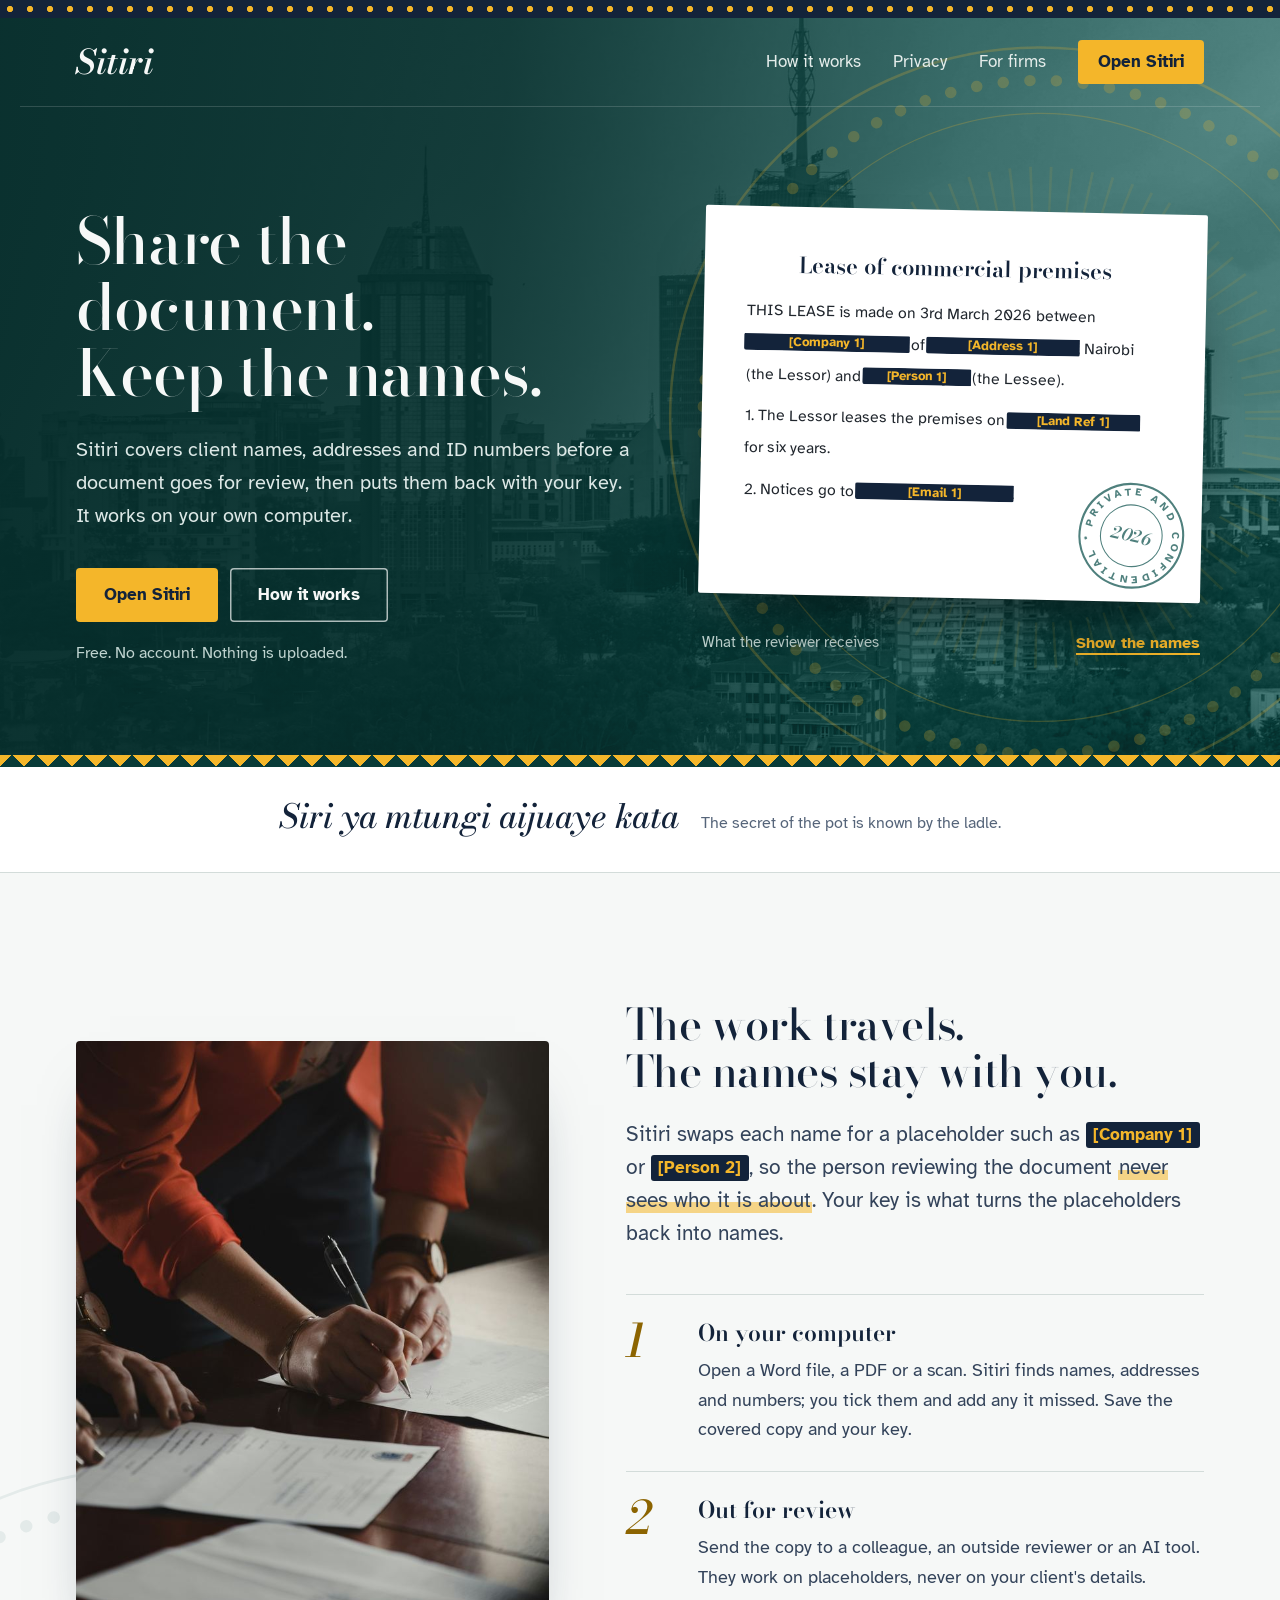
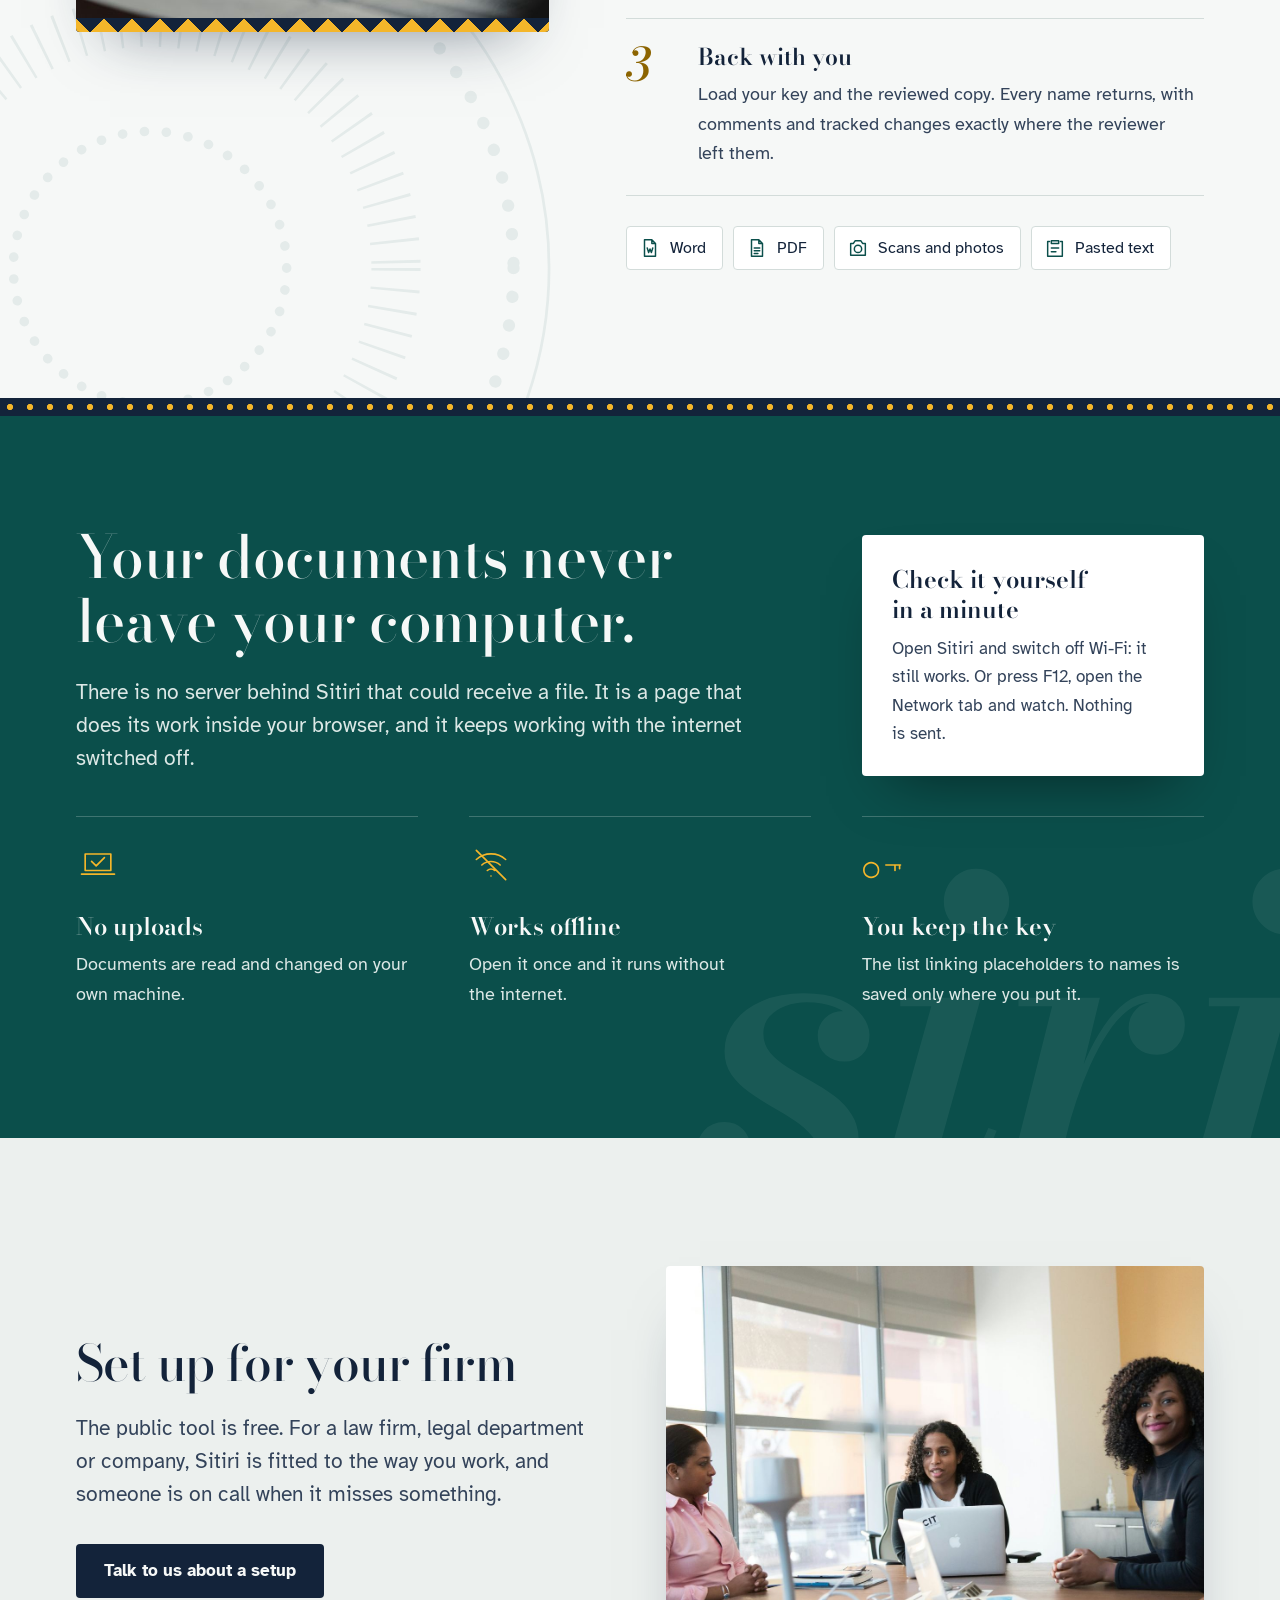
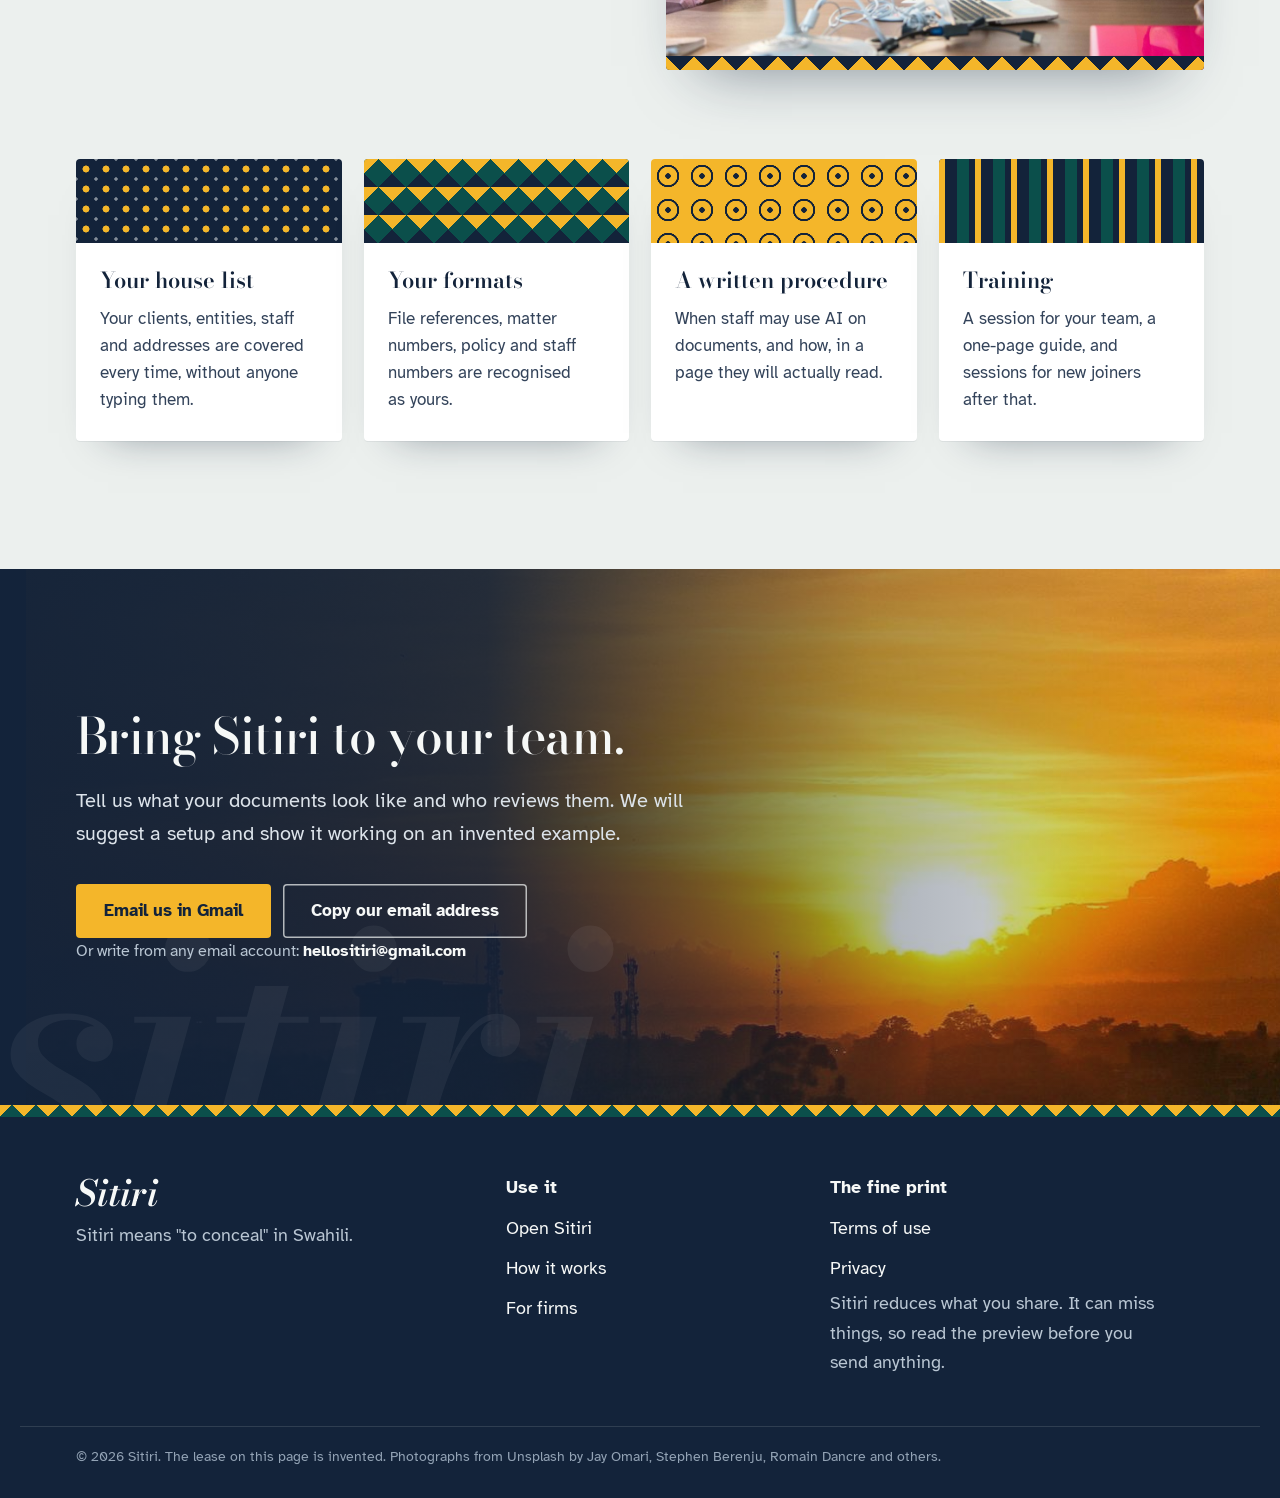
==== commit 0d7b1ad6: "Warm professional look: Nairobi photography, kanga patterns and watermarks, serif headings, saffron " ====
--- a/index.html
+++ b/index.html
@@ -14,8 +14,7 @@
 <meta property="og:image:width" content="1200">
 <meta property="og:image:height" content="630">
 <meta name="twitter:card" content="summary_large_image">
-<meta name="theme-color" content="#0C1624">
-<meta name="color-scheme" content="dark">
+<meta name="theme-color" content="#0B4F4B">
 <link rel="manifest" href="manifest.webmanifest">
 <link rel="icon" type="image/png" href="icons/icon-64.png">
 <link rel="apple-touch-icon" href="icons/icon-192.png">
@@ -24,21 +23,22 @@
 </head>
 <body class="front">
 
+<div class="dots" aria-hidden="true"></div>
+
 <header class="hero" id="top">
-  <div class="pindo" aria-hidden="true"></div>
-  <svg class="engraving" viewBox="0 0 800 800" aria-hidden="true">
-    <g fill="none" stroke="#C9A24E">
-      <circle cx="400" cy="400" r="392" stroke-width="1"/>
-      <circle cx="400" cy="400" r="362" stroke-width="6" stroke-dasharray="0.1 18" stroke-linecap="round"/>
-      <circle cx="400" cy="400" r="332" stroke-width=".8"/>
-      <circle cx="400" cy="400" r="252" stroke-width="30" stroke-opacity=".32" stroke-dasharray="1.5 12"/>
-      <circle cx="400" cy="400" r="172" stroke-width=".8"/>
-      <circle cx="400" cy="400" r="152" stroke-width="5" stroke-dasharray="0.1 14" stroke-linecap="round"/>
-      <circle cx="400" cy="400" r="96" stroke-width=".8" stroke-opacity=".6"/>
+  <div class="hero-photo" aria-hidden="true"></div>
+  <svg class="hero-mark" viewBox="0 0 600 600" aria-hidden="true">
+    <g fill="none" stroke="#F4B62A">
+      <circle cx="300" cy="300" r="292" stroke-width="2"/>
+      <circle cx="300" cy="300" r="266" stroke-width="9" stroke-dasharray="0.1 21" stroke-linecap="round"/>
+      <circle cx="300" cy="300" r="240" stroke-width="1"/>
+      <circle cx="300" cy="300" r="180" stroke-width="36" stroke-opacity=".45" stroke-dasharray="2 13"/>
+      <circle cx="300" cy="300" r="118" stroke-width="1.5"/>
+      <circle cx="300" cy="300" r="100" stroke-width="7" stroke-dasharray="0.1 16" stroke-linecap="round"/>
     </g>
   </svg>
 
-  <nav class="nav" aria-label="Main">
+  <nav class="nav wrap" aria-label="Main">
     <a class="wordmark" href="#top">Sitiri</a>
     <div class="nav-links">
       <a href="#how">How it works</a>
@@ -47,7 +47,7 @@
       <a class="nav-open" href="tool.html">Open Sitiri</a>
     </div>
     <details class="nav-menu">
-      <summary aria-label="Menu"><svg viewBox="0 0 24 24" width="24" height="24" aria-hidden="true"><path d="M4 7h16M4 12h16M4 17h16" stroke="currentColor" stroke-width="1.6" stroke-linecap="round"/></svg></summary>
+      <summary aria-label="Menu"><svg viewBox="0 0 24 24" width="24" height="24" aria-hidden="true"><path d="M4 7h16M4 12h16M4 17h16" stroke="currentColor" stroke-width="1.8" stroke-linecap="round"/></svg></summary>
       <div class="nav-drop">
         <a href="#how">How it works</a>
         <a href="#privacy">Privacy</a>
@@ -57,128 +57,191 @@
     </details>
   </nav>
 
-  <div class="hero-in">
+  <div class="hero-in wrap">
     <div class="hero-copy">
       <h1>Share the document. <span class="nb">Keep the names.</span></h1>
       <p class="lead">Sitiri covers client names, addresses and ID numbers before a document goes for review, then puts them back with your key. It works on your own computer.</p>
       <div class="actions">
-        <a class="button brass" href="tool.html">Open Sitiri</a>
+        <a class="button saffron" href="tool.html">Open Sitiri</a>
         <a class="button ghost" href="#how">How it works</a>
       </div>
       <p class="note">Free. No account. Nothing is uploaded.</p>
     </div>
 
     <figure class="desk" aria-label="An invented lease with the names covered">
-      <div class="case">
-        <article class="sheet">
-          <p class="sheet-title">Lease of commercial premises</p>
-          <p>THIS LEASE is made on 3rd March 2026 between <span class="term">Baraka Estates Limited<span class="frost">[Company 1]</span></span> of <span class="term">P.O. Box 1234-00100<span class="frost">[Address 1]</span></span>, Nairobi (the Lessor) and <span class="term">Amani Wanjiku<span class="frost">[Person 1]</span></span> (the Lessee).</p>
-          <p>1. The Lessor leases the premises on <span class="term">L.R. No. 209/4567<span class="frost">[Land Ref 1]</span></span> for six years.</p>
-          <p>2. Notices go to <span class="term">amani@example.co.ke<span class="frost">[Email 1]</span></span>.</p>
-        </article>
-      </div>
-      <figcaption class="case-cap">
-        <span id="case-state">What the reviewer receives</span>
+      <article class="sheet">
+        <p class="sheet-title">Lease of commercial premises</p>
+        <p>THIS LEASE is made on 3rd March 2026 between <span class="term">Baraka Estates Limited<span class="band">[Company 1]</span></span> of <span class="term">P.O. Box 1234-00100<span class="band">[Address 1]</span></span>, Nairobi (the Lessor) and <span class="term">Amani Wanjiku<span class="band">[Person 1]</span></span> (the Lessee).</p>
+        <p>1. The Lessor leases the premises on <span class="term">L.R. No. 209/4567<span class="band">[Land Ref 1]</span></span> for six years.</p>
+        <p>2. Notices go to <span class="term">amani@example.co.ke<span class="band">[Email 1]</span></span>.</p>
+        <svg class="stamp" viewBox="0 0 160 160" aria-hidden="true">
+          <defs><path id="stamp-ring" d="M80,80 m-58,0 a58,58 0 1,1 116,0 a58,58 0 1,1 -116,0"/></defs>
+          <circle cx="80" cy="80" r="74" fill="none" stroke="currentColor" stroke-width="3"/>
+          <circle cx="80" cy="80" r="44" fill="none" stroke="currentColor" stroke-width="1.5"/>
+          <text font-family="Atkinson Hyperlegible, sans-serif" font-weight="700" font-size="15" fill="currentColor"><textPath href="#stamp-ring" textLength="352" lengthAdjust="spacing">PRIVATE AND CONFIDENTIAL *</textPath></text>
+          <text x="80" y="88" text-anchor="middle" font-family="Bodoni Moda, serif" font-style="italic" font-weight="600" font-size="24" fill="currentColor">2026</text>
+        </svg>
+      </article>
+      <figcaption class="desk-cap">
+        <span id="desk-state">What the reviewer receives</span>
         <button type="button" class="toggle" id="demo-toggle" aria-pressed="true">Show the names</button>
       </figcaption>
     </figure>
   </div>
-
-  <p class="jina"><span lang="sw">SIRI YA MTUNGI AIJUAYE KATA</span><span class="jina-en">The secret of the pot is known by the ladle.</span></p>
 </header>
 
+<div class="jina" role="note">
+  <p><span class="jina-sw" lang="sw">Siri ya mtungi aijuaye kata</span><span class="jina-en">The secret of the pot is known by the ladle.</span></p>
+</div>
+
 <main>
 
 <section class="how" id="how">
-  <div class="wrap">
-    <div class="section-head">
+  <svg class="watermark wm-rings" viewBox="0 0 600 600" aria-hidden="true">
+    <g fill="none" stroke="#0B4F4B">
+      <circle cx="300" cy="300" r="292" stroke-width="2"/>
+      <circle cx="300" cy="300" r="266" stroke-width="9" stroke-dasharray="0.1 21" stroke-linecap="round"/>
+      <circle cx="300" cy="300" r="180" stroke-width="36" stroke-dasharray="2 13"/>
+      <circle cx="300" cy="300" r="100" stroke-width="7" stroke-dasharray="0.1 16" stroke-linecap="round"/>
+    </g>
+  </svg>
+  <div class="wrap how-in">
+    <div class="how-photo photo photo-signing" role="img" aria-label="Hands signing a document at a desk">
+      <span class="photo-trim" aria-hidden="true"></span>
+    </div>
+    <div class="how-text">
       <h2>The work travels. <span class="nb">The names stay with you.</span></h2>
-      <p>Sitiri swaps each name for a placeholder, so the person reviewing the document never sees who it is about.</p>
-    </div>
-    <svg class="route" viewBox="0 0 1100 260" role="img" aria-labelledby="route-t">
-      <title id="route-t">The document leaves your computer with placeholders, goes to a reviewer and comes back. The key stays on your computer.</title>
-      <g fill="none" stroke="#C9A24E" stroke-width="1.4" stroke-linecap="round" stroke-linejoin="round">
-        <path d="M230 104 C 400 20, 640 20, 800 98" stroke-dasharray="1 9"/>
-        <path d="M800 168 C 640 250, 400 250, 230 172" stroke-dasharray="1 9"/>
-        <path d="M788 88 l14 12 l-18 4"/><path d="M243 182 l-14 -12 l18 -4"/>
-        <!-- laptop -->
-        <rect x="70" y="70" width="140" height="92" rx="6"/><path d="M56 176 h168 l-10 -14 H66 z"/>
-        <path d="M92 96 h56 M92 112 h90 M92 126 h70 M92 140 h80" stroke-opacity=".55"/>
-        <circle cx="196" cy="56" r="13"/><circle cx="192" cy="56" r="4.5"/><path d="M196.5 56 h10 M203 56 v4"/>
-        <!-- outgoing copy -->
-        <g transform="translate(458 30) rotate(-5)"><rect width="112" height="74" rx="2"/><rect x="12" y="14" width="52" height="12" rx="2" fill="#C9A24E" fill-opacity=".22"/><path d="M12 38 h86 M12 52 h40" stroke-opacity=".55"/><rect x="58" y="47" width="40" height="12" rx="2" fill="#C9A24E" fill-opacity=".22"/></g>
-        <!-- reviewer -->
-        <circle cx="880" cy="104" r="22"/><path d="M842 178 c6 -36 70 -36 76 0"/>
-        <path d="M934 76 h52 a8 8 0 0 1 8 8 v26 a8 8 0 0 1 -8 8 h-30 l-14 12 v-12 h-8 a8 8 0 0 1 -8 -8 v-26 a8 8 0 0 1 8 -8 z"/>
-        <path d="M948 96 h1 M960 96 h1 M972 96 h1" stroke-width="3"/>
-        <!-- returning copy -->
-        <g transform="translate(466 172) rotate(4)"><rect width="112" height="74" rx="2"/><rect x="12" y="14" width="52" height="12" rx="2" fill="#C9A24E" fill-opacity=".22"/><path d="M12 40 h60" stroke-width="2.2"/><path d="M12 54 h86" stroke-opacity=".55"/></g>
-      </g>
-    </svg>
-    <ol class="steps">
-      <li><h3>On your computer</h3><p>Open a Word file, PDF or scan in Sitiri. Tick the names it finds and add any it missed. Save the covered copy and your key.</p></li>
-      <li><h3>Out for review</h3><p>Send the copy to a colleague, an outside reviewer or an AI tool. They see placeholders such as [Company 1], never the names.</p></li>
-      <li><h3>Back with you</h3><p>Load your key and the reviewed copy. Every name returns, with comments and tracked changes where the reviewer left them.</p></li>
-    </ol>
+      <p class="intro">Sitiri swaps each name for a placeholder such as <span class="chip">[Company 1]</span> or <span class="chip">[Person 2]</span>, so the person reviewing the document <mark>never sees who it is about</mark>. Your key is what turns the placeholders back into names.</p>
+      <ol class="steps">
+        <li>
+          <h3>On your computer</h3>
+          <p>Open a Word file, a PDF or a scan. Sitiri finds names, addresses and numbers; you tick them and add any it missed. Save the covered copy and your key.</p>
+        </li>
+        <li>
+          <h3>Out for review</h3>
+          <p>Send the copy to a colleague, an outside reviewer or an AI tool. They work on placeholders, never on your client's details.</p>
+        </li>
+        <li>
+          <h3>Back with you</h3>
+          <p>Load your key and the reviewed copy. Every name returns, with comments and tracked changes exactly where the reviewer left them.</p>
+        </li>
+      </ol>
+      <ul class="formats" aria-label="What Sitiri opens">
+        <li><svg viewBox="0 0 24 24" aria-hidden="true"><path d="M6 3h8l4 4v14H6z M14 3v4h4 M9 12l1.5 5L12 13l1.5 4L15 12"/></svg>Word</li>
+        <li><svg viewBox="0 0 24 24" aria-hidden="true"><path d="M6 3h8l4 4v14H6z M14 3v4h4 M9 12h6 M9 15h6 M9 18h4"/></svg>PDF</li>
+        <li><svg viewBox="0 0 24 24" aria-hidden="true"><path d="M4 7h3l2-3h6l2 3h3v13H4z M12 17a4 4 0 1 0 0-8a4 4 0 0 0 0 8z"/></svg>Scans and photos</li>
+        <li><svg viewBox="0 0 24 24" aria-hidden="true"><path d="M8 4h8v3H8z M6 5H4v16h16V5h-2 M8 12h8 M8 16h5"/></svg>Pasted text</li>
+      </ul>
+    </div>
   </div>
 </section>
 
 <section class="privacy" id="privacy">
+  <p class="watermark wm-word" aria-hidden="true">siri</p>
   <div class="wrap privacy-in">
     <div class="privacy-text">
       <h2>Your documents never leave your computer.</h2>
-      <ul class="facts">
-        <li><strong>No uploads.</strong> Sitiri works inside your browser. There is no server behind it that could receive a file.</li>
-        <li><strong>Works offline.</strong> Open it once and it keeps working with the internet switched off.</li>
-        <li><strong>You keep the key.</strong> The list that links placeholders to names is saved only where you put it.</li>
-      </ul>
-    </div>
+      <p class="intro">There is no server behind Sitiri that could receive a file. It is a page that does its work inside your browser, and it keeps working with the internet switched off.</p>
+    </div>
+    <ul class="facts">
+      <li>
+        <svg viewBox="0 0 48 48" aria-hidden="true"><path d="M10 12h28v18H10z M6 34h36 M17 20l5 5 9-9"/></svg>
+        <h3>No uploads</h3>
+        <p>Documents are read and changed on your own machine.</p>
+      </li>
+      <li>
+        <svg viewBox="0 0 48 48" aria-hidden="true"><path d="M8 18a24 24 0 0 1 32 0 M14 24a15 15 0 0 1 20 0 M20 30a6 6 0 0 1 8 0 M24 36h.01 M8 8l32 32"/></svg>
+        <h3>Works offline</h3>
+        <p>Open it once and it runs without the internet.</p>
+      </li>
+      <li>
+        <svg viewBox="0 0 48 48" aria-hidden="true"><path d="M18 30a8 8 0 1 1 0-1 M26 24h16 M36 24v6 M41 24v4"/></svg>
+        <h3>You keep the key</h3>
+        <p>The list linking placeholders to names is saved only where you put it.</p>
+      </li>
+    </ul>
     <aside class="check">
-      <svg class="check-ring" viewBox="0 0 120 120" aria-hidden="true"><g fill="none" stroke="#C9A24E"><circle cx="60" cy="60" r="56" stroke-width="1"/><circle cx="60" cy="60" r="47" stroke-width="3.5" stroke-dasharray="0.1 9" stroke-linecap="round"/><rect x="36" y="44" width="48" height="31" rx="3" stroke-width="1.4"/><path d="M30 80 h60" stroke-width="1.4" stroke-linecap="round"/></g></svg>
       <h3>Check it yourself in a minute</h3>
-      <ol>
-        <li>Open Sitiri, then switch off Wi-Fi.</li>
-        <li>Cover the names in a document. It still works.</li>
-        <li>Or press F12, open the Network tab and watch. Nothing is sent.</li>
-      </ol>
+      <p>Open Sitiri and switch off Wi-Fi: it still works. Or press F12, open the Network tab and watch. Nothing is sent.</p>
     </aside>
   </div>
 </section>
 
 <section class="firms" id="firms">
   <div class="wrap">
-    <div class="section-head">
-      <h2>Set up for your firm</h2>
-      <p>The public tool is free. For a firm or company, Sitiri is fitted to the way you work, and someone is on call when it misses something.</p>
-    </div>
-    <dl class="services">
-      <div><dt>Your house list</dt><dd>Your clients, entities, staff and addresses are covered every time, without anyone typing them.</dd></div>
-      <div><dt>Your formats</dt><dd>File references, matter numbers, policy and staff numbers are recognised as yours.</dd></div>
-      <div><dt>A written procedure</dt><dd>When staff may use AI on documents, and how, in a page they will actually read.</dd></div>
-      <div><dt>Training</dt><dd>A session for your team, a one-page guide, and sessions for new joiners after that.</dd></div>
-    </dl>
-    <div class="contact-row">
-      <a class="button brass" href="https://mail.google.com/mail/?view=cm&amp;fs=1&amp;to=hellositiri@gmail.com&amp;su=Sitiri%20setup" target="_blank" rel="noopener">Email us in Gmail</a>
+    <div class="firms-top">
+      <div class="firms-head">
+        <h2>Set up for your firm</h2>
+        <p class="intro">The public tool is free. For a law firm, legal department or company, Sitiri is fitted to the way you work, and someone is on call when it misses something.</p>
+        <a class="button" href="#contact">Talk to us about a setup</a>
+      </div>
+      <div class="firms-photo photo photo-meeting" role="img" aria-label="Three colleagues in a meeting around a table">
+        <span class="photo-trim" aria-hidden="true"></span>
+      </div>
+    </div>
+    <div class="services">
+      <article class="service">
+        <span class="svc-cloth cloth-dots" aria-hidden="true"></span>
+        <h3>Your house list</h3>
+        <p>Your clients, entities, staff and addresses are covered every time, without anyone typing them.</p>
+      </article>
+      <article class="service">
+        <span class="svc-cloth cloth-teeth" aria-hidden="true"></span>
+        <h3>Your formats</h3>
+        <p>File references, matter numbers, policy and staff numbers are recognised as yours.</p>
+      </article>
+      <article class="service">
+        <span class="svc-cloth cloth-rings" aria-hidden="true"></span>
+        <h3>A written procedure</h3>
+        <p>When staff may use AI on documents, and how, in a page they will actually read.</p>
+      </article>
+      <article class="service">
+        <span class="svc-cloth cloth-stripes" aria-hidden="true"></span>
+        <h3>Training</h3>
+        <p>A session for your team, a one-page guide, and sessions for new joiners after that.</p>
+      </article>
+    </div>
+  </div>
+</section>
+
+<section class="contact" id="contact">
+  <div class="contact-photo photo photo-sunset" aria-hidden="true"></div>
+  <p class="watermark wm-word wm-light" aria-hidden="true">sitiri</p>
+  <div class="wrap contact-in">
+    <h2>Bring Sitiri to your team.</h2>
+    <p>Tell us what your documents look like and who reviews them. We will suggest a setup and show it working on an invented example.</p>
+    <div class="actions">
+      <a class="button saffron" href="https://mail.google.com/mail/?view=cm&amp;fs=1&amp;to=hellositiri@gmail.com&amp;su=Sitiri%20setup" target="_blank" rel="noopener">Email us in Gmail</a>
       <button type="button" class="button ghost" id="copy-email">Copy our email address</button>
     </div>
-    <p class="contact" id="copy-note" role="status">Or write from any email account: <b>hellositiri@gmail.com</b></p>
+    <p class="mail" id="copy-note" role="status">Or write from any email account: <b>hellositiri@gmail.com</b></p>
   </div>
 </section>
 
 </main>
 
 <footer class="foot">
-  <div class="dots" aria-hidden="true"></div>
-  <div class="wrap foot-in">
+  <div class="teeth-down" aria-hidden="true"></div>
+  <div class="wrap foot-grid">
+    <div class="foot-brand">
+      <p class="foot-mark">Sitiri</p>
+      <p>Sitiri means "to conceal" in Swahili.</p>
+    </div>
     <div>
-      <p>Sitiri reduces what you share. It can miss things, so read the preview before you send anything.</p>
-      <p>Sitiri means "to conceal" in Swahili. The lease on this page is invented.</p>
-    </div>
-    <div class="foot-links">
+      <p class="foot-h">Use it</p>
+      <a href="tool.html">Open Sitiri</a>
+      <a href="#how">How it works</a>
+      <a href="#firms">For firms</a>
+    </div>
+    <div>
+      <p class="foot-h">The fine print</p>
       <a href="terms.html">Terms of use</a>
       <a href="terms.html#privacy">Privacy</a>
-      <p>&copy; 2026 Sitiri</p>
-    </div>
+      <p>Sitiri reduces what you share. It can miss things, so read the preview before you send anything.</p>
+    </div>
+  </div>
+  <div class="wrap foot-base">
+    <p>&copy; 2026 Sitiri. The lease on this page is invented. Photographs from Unsplash by Jay Omari, Stephen Berenju, Romain Dancre and others.</p>
   </div>
 </footer>
 
@@ -186,15 +249,15 @@
 (function(){
   var root=document.documentElement;
   var reduce=window.matchMedia&&window.matchMedia('(prefers-reduced-motion: reduce)').matches;
-  var btn=document.getElementById('demo-toggle'),state=document.getElementById('case-state');
+  var btn=document.getElementById('demo-toggle'),state=document.getElementById('desk-state');
   function set(covered){
     root.classList.toggle('is-open',!covered);
     btn.textContent=covered?'Show the names':'Cover the names';
     btn.setAttribute('aria-pressed',covered?'true':'false');
     state.textContent=covered?'What the reviewer receives':'Your original';
   }
-  // The one moment: the names show briefly, then frosted glass slides over each one.
-  if(reduce){set(true);}else{set(false);root.classList.add('frost-play');setTimeout(function(){set(true);},900);}
+  // The one moment: the names show briefly, then a saffron band covers each one in turn.
+  if(reduce){set(true);}else{set(false);setTimeout(function(){set(true);},1000);}
   btn.addEventListener('click',function(){set(root.classList.contains('is-open'));});
   var cb=document.getElementById('copy-email'),cn=document.getElementById('copy-note');
   cb.addEventListener('click',function(){
--- a/sitiri.css
+++ b/sitiri.css
@@ -7,9 +7,9 @@
 @font-face{font-family:"Bricolage Grotesque";font-style:normal;font-weight:200 800;font-display:swap;src:url("fonts/bricolage-grotesque-latin-wght-normal.woff2") format("woff2")}
 
 :root{
-  --ink:#13233A; --teal:#0B4F4B; --saffron:#C9A24E; --brass:#C9A24E; --night:#0C1624; --mist:#B9C7CA; --paper:#F6F8F7;
+  --ink:#13233A; --teal:#0B4F4B; --saffron:#F4B62A; --brass:#F4B62A; --ochre:#8C6400; --night:#13233A; --mist:#C9D6D4; --paper:#F6F8F7;
   --page:#F6F8F7; --text:#13233A; --soft:#33435A; --sheet:#FFFFFF; --rule:#C3D0D6; --line:#13233A;
-  --accent:#0B4F4B; --band-bg:#13233A; --band-fg:#E1C47E;
+  --accent:#0B4F4B; --band-bg:#13233A; --band-fg:#F4B62A;
   --btn-bg:#13233A; --btn-fg:#F6F8F7;
   --warn-bg:#FFF1CC; --warn-fg:#13233A; --ok-bg:#DDEFEA; --ok-fg:#0B3B38; --bad-bg:#FBE1DD; --bad-fg:#7A1A10;
   --display:"Bodoni Moda",Didot,"Bodoni 72",Georgia,serif;
@@ -18,8 +18,8 @@
 @media (prefers-color-scheme:dark){
   :root{
     --page:#0C1524; --text:#EEF2F1; --soft:#B9C5CF; --sheet:#152238; --rule:#3A4A61; --line:#8C9BB0;
-    --accent:#C9A24E; --band-bg:#C9A24E; --band-fg:#0C1624;
-    --btn-bg:#C9A24E; --btn-fg:#0C1624;
+    --accent:#F4B62A; --band-bg:#F4B62A; --band-fg:#13233A;
+    --btn-bg:#F4B62A; --btn-fg:#13233A;
     --warn-bg:#4A3A0A; --warn-fg:#FFE9A8; --ok-bg:#123A35; --ok-fg:#BFE8DF; --bad-bg:#4A1F1B; --bad-fg:#FFC9C2;
   }
 }
@@ -28,14 +28,15 @@
 body{margin:0;background:var(--page);color:var(--text);font-family:var(--body);font-size:18px;line-height:1.55}
 a{color:inherit}
 :focus-visible{outline:3px solid var(--brass);outline-offset:3px;box-shadow:0 0 0 2px var(--night)}
-::selection{background:#C9A24E;color:#0C1624}
+::selection{background:#F4B62A;color:#13233A}
 html{accent-color:var(--accent);scrollbar-color:#7E8E96 transparent}
 a{text-underline-offset:.22em;text-decoration-thickness:1px}
 .wrap{max-width:1160px;margin:0 auto;padding-left:24px;padding-right:24px}
 
 /* Kanga borders: a pindo of small brass dots on night, and a brass hairline */
-.dots{height:16px;background-color:var(--night);background-image:radial-gradient(circle at center,var(--brass) 2.2px,transparent 2.8px);background-size:18px 16px;background-repeat:round}
-.teeth-down,.teeth-up{height:1px;background:rgba(201,162,78,.55)}
+.dots{height:18px;background-color:var(--ink);background-image:radial-gradient(circle at center,var(--saffron) 2.8px,transparent 3.4px);background-size:20px 18px;background-repeat:round}
+.teeth-down{height:12px;background-color:var(--teal);background-image:linear-gradient(135deg,var(--saffron) 25%,transparent 25%),linear-gradient(225deg,var(--saffron) 25%,transparent 25%);background-size:24px 24px}
+.teeth-up{height:12px;background-color:var(--teal);background-image:linear-gradient(45deg,var(--saffron) 25%,transparent 25%),linear-gradient(315deg,var(--saffron) 25%,transparent 25%);background-size:24px 24px;background-position:left bottom}
 
 /* Buttons */
 .button{display:inline-flex;align-items:center;justify-content:center;min-height:52px;padding:0 28px;border:0;border-radius:4px;background:var(--btn-bg);color:var(--btn-fg);font:inherit;font-size:19px;font-weight:700;text-decoration:none;cursor:pointer}
@@ -43,8 +44,8 @@
 .button.big{min-height:58px;padding:0 34px;font-size:21px}
 
 /* Footer */
-.foot{background:var(--night);color:var(--mist)}
-.foot a{color:#EEF2F1}
+.foot{background:var(--ink);color:#C9D6D4}
+.foot a{color:#F6F8F7}
 .foot-in{display:flex;flex-wrap:wrap;justify-content:space-between;gap:20px 40px;padding-top:40px;padding-bottom:52px}
 .foot p{margin:0 0 8px}
 .foot-links{display:flex;flex-wrap:wrap;align-items:center;gap:8px 24px}
--- a/front.css
+++ b/front.css
@@ -1,152 +1,193 @@
-/* Sitiri front page: executive night. Brass engraving of the kanga motif, frosted glass over the names. See DESIGN.md. */
+/* Sitiri front page: the kanga meets the counsel's office.
+   Light paper and stone sections, a teal photographic hero, saffron as the band that covers names,
+   faint kanga watermarks behind text. See DESIGN.md. */
 .front{
-  --ground:#0C1624; --lift:#101E31; --glow:#123C3D;
-  --text-hi:#F3F6F5; --text-mid:#B9C7CA; --text-low:#93A5AB;
-  --hair:rgba(255,255,255,.10); --hair-brass:rgba(201,162,78,.45);
-  --glass:rgba(255,255,255,.055); --glass-edge:inset 0 0 0 1px rgba(255,255,255,.09),inset 0 1px 0 rgba(255,255,255,.16);
-  background:var(--ground);color:var(--text-mid);font-size:18px;line-height:1.65;color-scheme:dark;
+  --paper:#F6F8F7; --stone:#ECF0EE; --teal:#0B4F4B; --teal-deep:#083B38; --ink:#13233A; --saffron:#F4B62A; --ochre:#8C6400;
+  --body-text:#33435A; --quiet:#56657A; --hair:#D3DCDA;
+  --photo-shadow:0 30px 60px -34px rgba(19,35,58,.55);
+  background:var(--paper);color:var(--body-text);font-size:18px;line-height:1.65;
 }
-.front h1,.front h2,.front h3,.front dt{margin:0;font-family:var(--display);color:var(--text-hi);font-weight:500;text-wrap:balance}
+.front h1,.front h2,.front h3{margin:0;font-family:var(--display);font-weight:500;color:var(--ink);text-wrap:balance}
 .front p{margin:0;text-wrap:pretty}
-.front h2{font-size:clamp(34px,4.2vw,54px);line-height:1.08;letter-spacing:-.01em;font-variation-settings:"opsz" 72}
-.front h3{font-size:24px;line-height:1.2;font-variation-settings:"opsz" 28}
-.front .wrap{max-width:1240px;padding-left:clamp(20px,5vw,64px);padding-right:clamp(20px,5vw,64px)}
-.front .button{min-height:54px;padding:0 28px;font-size:17px;letter-spacing:.01em;transition:background-color .2s ease,box-shadow .2s ease}
-.front .button.brass:hover{background:#D9B865}
-.front .button.ghost{background:transparent;color:var(--text-hi);box-shadow:inset 0 0 0 1px rgba(243,246,245,.38)}
-.front .button.ghost:hover{box-shadow:inset 0 0 0 1px var(--brass);background:rgba(201,162,78,.08)}
-.front a{color:inherit}
-.front ::-webkit-scrollbar{width:10px}
-.front ::-webkit-scrollbar-thumb{background:#2A3A4E;border-radius:10px}
+.front h2{font-size:clamp(34px,3.9vw,54px);line-height:1.08;letter-spacing:-.012em;font-variation-settings:"opsz" 72}
+.front h3{font-size:23px;line-height:1.25;font-weight:600;font-variation-settings:"opsz" 28}
+.front .wrap{max-width:1240px;padding-left:clamp(20px,5vw,56px);padding-right:clamp(20px,5vw,56px)}
+.front .button{min-height:54px;padding:0 28px;font-size:17px;transition:background-color .2s ease,box-shadow .2s ease,color .2s ease}
+.front .button:hover{background:#0B4F4B}
+.front .button.saffron{background:var(--saffron);color:var(--ink)}
+.front .button.saffron:hover{background:#FFC845}
+.front .button.ghost{background:transparent;color:#F6F8F7;box-shadow:inset 0 0 0 1.5px rgba(246,248,247,.7)}
+.front .button.ghost:hover{box-shadow:inset 0 0 0 1.5px var(--saffron);color:var(--saffron)}
+.nb{display:inline-block}
+.intro{font-size:20.5px;line-height:1.6;color:var(--body-text);max-width:34em}
+.chip{display:inline-block;padding:0 .45em;border-radius:3px;background:var(--ink);color:var(--saffron);font-weight:700;font-size:.82em;line-height:1.55;white-space:nowrap;vertical-align:.08em}
+.front mark{background:linear-gradient(transparent 58%,rgba(244,182,42,.55) 58%);color:inherit;padding:0 .05em}
+
+/* Watermarks: kanga rings and words, faint, behind text */
+.watermark{position:absolute;z-index:0;pointer-events:none;user-select:none}
+.wm-word{margin:0;font-family:var(--display);font-style:italic;font-weight:600;line-height:.8;letter-spacing:-.02em;white-space:nowrap}
+
+/* Photos: real photographs with a kanga-coloured fallback until the files are in place */
+.photo{position:relative;overflow:hidden;border-radius:4px;background-color:var(--teal);background-size:cover;background-position:center;box-shadow:var(--photo-shadow);
+  background-image:radial-gradient(circle,rgba(244,182,42,.85) 3px,transparent 3.6px);}
+.photo-signing{background-image:url("img/signing.jpg"),radial-gradient(circle,rgba(244,182,42,.85) 3px,transparent 3.6px);background-size:cover,22px 22px}
+.photo-meeting{background-image:url("img/meeting.jpg"),radial-gradient(circle,rgba(244,182,42,.85) 3px,transparent 3.6px);background-size:cover,22px 22px}
+.photo-trim{position:absolute;left:0;right:0;bottom:0;height:14px;background-color:var(--ink);
+  background-image:linear-gradient(45deg,var(--saffron) 25%,transparent 25%),linear-gradient(315deg,var(--saffron) 25%,transparent 25%);background-size:28px 28px;background-position:left bottom}
 
 /* ---------- Hero ---------- */
-.hero{position:relative;overflow:hidden;min-height:min(100svh,980px);display:flex;flex-direction:column;
-  background:radial-gradient(110% 85% at 80% 28%,var(--glow) 0%,var(--ground) 60%)}
-.pindo{position:absolute;left:0;right:0;top:0;height:16px;background:radial-gradient(circle,var(--brass) 2.2px,transparent 2.8px) 0 0/18px 16px}
-.engraving{position:absolute;z-index:0;right:max(-200px,-12vw);top:-110px;width:min(1100px,92vw);height:auto;opacity:.5;pointer-events:none;-webkit-mask-image:linear-gradient(100deg,transparent 18%,#000 46%);mask-image:linear-gradient(100deg,transparent 18%,#000 46%)}
+.hero{position:relative;overflow:hidden;background:var(--teal-deep);color:#F6F8F7;padding-bottom:clamp(56px,7vw,96px)}
+.hero-photo{position:absolute;inset:0;background:url("img/hero.jpg") center 62%/cover no-repeat;filter:grayscale(1) contrast(1.08);mix-blend-mode:luminosity;opacity:.55}
+.hero::after{content:"";position:absolute;inset:0;z-index:0;background:linear-gradient(95deg,rgba(6,44,42,.94) 0%,rgba(6,44,42,.82) 38%,rgba(8,59,56,.45) 72%,rgba(8,59,56,.25) 100%)}
+.hero-mark{position:absolute;z-index:1;right:-140px;top:50%;width:760px;height:auto;transform:translateY(-46%);opacity:.22;pointer-events:none}
+.nav{position:relative;z-index:5;display:flex;align-items:center;justify-content:space-between;gap:16px;padding-top:22px;padding-bottom:22px;border-bottom:1px solid rgba(246,248,247,.16)}
+.wordmark{font-family:var(--display);font-style:italic;font-weight:600;font-size:34px;line-height:1;color:#F6F8F7 !important;text-decoration:none;display:inline-flex;align-items:center;min-height:44px}
+.nav-links{display:flex;align-items:center;gap:4px 32px;font-size:16.5px}
+.nav-links a{display:inline-flex;align-items:center;min-height:44px;color:#E4ECEA;text-decoration:none;border-bottom:1.5px solid transparent}
+.nav-links a:hover{border-bottom-color:var(--saffron);color:#fff}
+.nav-links .nav-open{padding:0 20px;border:0;border-radius:4px;background:var(--saffron);color:var(--ink);font-weight:700}
+.nav-links .nav-open:hover{background:#FFC845;color:var(--ink)}
+.nav-menu{display:none;position:relative}
+.nav-menu summary{list-style:none;display:flex;align-items:center;justify-content:center;width:46px;height:46px;border-radius:4px;cursor:pointer;color:#F6F8F7;box-shadow:inset 0 0 0 1.5px rgba(246,248,247,.5)}
+.nav-menu summary::-webkit-details-marker{display:none}
+.nav-menu[open] summary{background:var(--saffron);color:var(--ink);box-shadow:none}
+.nav-drop{position:absolute;right:0;top:56px;min-width:230px;padding:8px;border-radius:6px;background:#fff;box-shadow:0 24px 50px -18px rgba(19,35,58,.55)}
+.nav-drop a{display:flex;align-items:center;min-height:48px;padding:0 14px;color:var(--ink);text-decoration:none;border-radius:3px}
+.nav-drop a:hover{background:var(--stone)}
+.nav-drop a:last-child{margin-top:6px;background:var(--saffron);font-weight:700}
 
-.nav{position:relative;z-index:5;display:flex;align-items:center;justify-content:space-between;gap:16px;
-  margin:36px clamp(16px,4vw,60px) 0;padding:10px 12px 10px 24px;border-radius:8px;
-  background:var(--glass);-webkit-backdrop-filter:blur(14px);backdrop-filter:blur(14px);box-shadow:var(--glass-edge)}
-.wordmark{font-family:var(--display);font-style:italic;font-weight:600;font-size:31px;line-height:1;color:var(--text-hi) !important;text-decoration:none;display:inline-flex;align-items:center;min-height:44px}
-.nav-links{display:flex;align-items:center;gap:4px 30px;font-size:16px}
-.nav-links a{display:inline-flex;align-items:center;min-height:44px;color:var(--text-mid);text-decoration:none;transition:color .2s ease}
-.nav-links a:hover{color:var(--text-hi)}
-.nav-links .nav-open{padding:0 20px;border-radius:4px;background:var(--brass);color:var(--night);font-weight:700}
-.nav-links .nav-open:hover{background:#D9B865;color:var(--night)}
-.nav-menu{display:none;position:relative}
-.nav-menu summary{list-style:none;display:flex;align-items:center;justify-content:center;width:46px;height:46px;border-radius:6px;cursor:pointer;color:var(--text-hi);box-shadow:inset 0 0 0 1px rgba(255,255,255,.18)}
-.nav-menu summary::-webkit-details-marker{display:none}
-.nav-menu[open] summary{background:var(--brass);color:var(--night);box-shadow:none}
-.nav-drop{position:absolute;right:0;top:56px;min-width:230px;padding:8px;border-radius:8px;background:rgba(16,30,49,.92);-webkit-backdrop-filter:blur(18px);backdrop-filter:blur(18px);box-shadow:var(--glass-edge),0 30px 50px -20px rgba(0,0,0,.7)}
-.nav-drop a{display:flex;align-items:center;min-height:48px;padding:0 14px;color:var(--text-hi);text-decoration:none;border-radius:4px}
-.nav-drop a:hover{background:rgba(255,255,255,.06)}
-.nav-drop a:last-child{margin-top:6px;background:var(--brass);color:var(--night);font-weight:700}
-
-.hero-in{position:relative;z-index:2;flex:1;display:grid;grid-template-columns:minmax(0,1.15fr) minmax(0,1fr);gap:48px clamp(40px,5vw,80px);align-items:center;
-  width:100%;max-width:1320px;margin:0 auto;padding:clamp(48px,7vh,90px) clamp(20px,6vw,96px) clamp(40px,6vh,70px)}
-.hero h1{font-size:clamp(44px,4.9vw,74px);line-height:1.04;letter-spacing:-.018em;font-variation-settings:"opsz" 96}
-.nb{display:inline-block}
-.lead{margin-top:26px !important;max-width:31em;font-size:19.5px;color:var(--text-mid)}
-.actions{display:flex;flex-wrap:wrap;gap:12px;margin-top:36px}
-.note{margin-top:18px !important;font-size:15.5px;color:var(--text-low)}
+.hero-in{position:relative;z-index:2;display:grid;grid-template-columns:minmax(0,1.12fr) minmax(0,1fr);gap:48px clamp(40px,5vw,80px);align-items:center;padding-top:clamp(56px,8vw,110px)}
+.hero h1{color:#F6F8F7;font-size:clamp(44px,5vw,76px);line-height:1.03;letter-spacing:-.018em;font-variation-settings:"opsz" 96}
+.hero .lead{margin-top:26px;max-width:30em;font-size:20px;color:#DCE8E6}
+.hero .actions{display:flex;flex-wrap:wrap;gap:12px;margin-top:36px}
+.hero .note{margin-top:18px;font-size:15.5px;color:#BFD3CF}
 
 .desk{margin:0;position:relative}
-.case{padding:20px;border-radius:10px;background:var(--glass);-webkit-backdrop-filter:blur(16px);backdrop-filter:blur(16px);
-  box-shadow:var(--glass-edge),0 60px 90px -40px rgba(0,0,0,.85)}
-.sheet{position:relative;padding:clamp(28px,3.4vw,46px) clamp(22px,3.4vw,46px) clamp(30px,3.4vw,48px);background:#FFFFFF;color:#20262D;border-radius:2px;font-size:15.5px;line-height:2.05;
-  box-shadow:0 1px 0 rgba(0,0,0,.06)}
+.sheet{position:relative;padding:clamp(28px,3.4vw,48px) clamp(24px,3.4vw,48px) clamp(80px,7vw,96px);background:#fff;color:#20262D;border-radius:2px;font-size:15.5px;line-height:2.05;transform:rotate(1.2deg);
+  box-shadow:0 1px 0 rgba(0,0,0,.08),0 40px 70px -30px rgba(0,0,0,.6)}
 .sheet p+p{margin-top:10px}
-.sheet-title{text-align:center;font-family:var(--display);font-weight:600;font-size:21px;line-height:1.3;color:#13233A;margin-bottom:16px !important;font-variation-settings:"opsz" 28}
+.sheet-title{text-align:center;font-family:var(--display);font-weight:600;font-size:22px;line-height:1.3;color:var(--ink);margin-bottom:16px !important;font-variation-settings:"opsz" 28}
 .term{position:relative;white-space:nowrap}
-.frost{position:absolute;left:-5px;right:-5px;top:.08em;bottom:.02em;display:flex;align-items:center;justify-content:center;border-radius:3px;
-  background:linear-gradient(180deg,rgba(255,255,255,.88),rgba(232,239,237,.84));
-  -webkit-backdrop-filter:blur(5px) saturate(.4);backdrop-filter:blur(5px) saturate(.4);
-  box-shadow:inset 0 0 0 1px rgba(255,255,255,.95),inset 0 -1px 0 rgba(19,35,58,.14),0 2px 6px -2px rgba(19,35,58,.3);
-  font-weight:700;font-size:.8em;letter-spacing:.02em;color:#13233A;white-space:nowrap;overflow:hidden;
-  clip-path:inset(0 0 0 0);transition:clip-path .6s cubic-bezier(.22,1,.36,1)}
-.is-open .frost{clip-path:inset(0 100% 0 0)}
-.sheet p:nth-of-type(2) .term:nth-of-type(2) .frost{transition-delay:.08s}
-.sheet p:nth-of-type(2) .term:nth-of-type(3) .frost{transition-delay:.16s}
-.sheet p:nth-of-type(3) .frost{transition-delay:.26s}
-.sheet p:nth-of-type(4) .frost{transition-delay:.34s}
-.case-cap{display:flex;align-items:center;justify-content:space-between;gap:12px;margin:14px 6px 0;font-size:15px;color:var(--text-low)}
-.toggle{display:inline-flex;align-items:center;min-height:44px;padding:0 4px;border:0;background:none;color:var(--brass);font:inherit;font-size:15px;font-weight:700;cursor:pointer;text-decoration:underline;text-underline-offset:.3em;text-decoration-thickness:1px}
-.toggle:hover{color:#E1C47E}
+.band{position:absolute;left:-3px;right:-3px;top:.12em;bottom:.06em;display:flex;align-items:center;justify-content:center;border-radius:2px;background:var(--ink);color:var(--saffron);
+  font-weight:700;font-size:.84em;white-space:nowrap;overflow:hidden;clip-path:inset(0 0 0 0);transition:clip-path .6s cubic-bezier(.22,1,.36,1)}
+.is-open .band{clip-path:inset(0 100% 0 0)}
+.sheet p:nth-of-type(2) .term:nth-of-type(2) .band{transition-delay:.09s}
+.sheet p:nth-of-type(2) .term:nth-of-type(3) .band{transition-delay:.18s}
+.sheet p:nth-of-type(3) .band{transition-delay:.28s}
+.sheet p:nth-of-type(4) .band{transition-delay:.38s}
+.stamp{position:absolute;right:14px;bottom:10px;width:112px;height:112px;color:#0B4F4B;opacity:.72;transform:rotate(12deg);mix-blend-mode:multiply}
+.desk-cap{display:flex;align-items:center;justify-content:space-between;gap:12px;margin-top:22px;font-size:15px;color:#BFD3CF}
+.toggle{display:inline-flex;align-items:center;min-height:44px;padding:0 4px;border:0;background:none;color:var(--saffron);font:inherit;font-size:15.5px;font-weight:700;cursor:pointer;text-decoration:underline;text-underline-offset:.3em;text-decoration-thickness:1.5px}
+.toggle:hover{color:#FFC845}
 
-.jina{position:relative;z-index:2;width:100%;max-width:1320px;margin:0 auto;padding:0 clamp(20px,6vw,96px) 52px;display:flex;flex-direction:column;gap:4px}
-.jina span:first-child{font-family:var(--display);font-weight:600;letter-spacing:.24em;font-size:15px;color:var(--brass)}
-.jina-en{font-style:italic;font-size:15px;color:var(--text-low)}
-.hero::after{content:"";position:absolute;left:0;right:0;bottom:0;height:16px;background:radial-gradient(circle,var(--brass) 2.2px,transparent 2.8px) 9px 0/18px 16px;opacity:.7}
+/* ---------- The message band ---------- */
+.jina{position:relative;background:#fff;border-bottom:1px solid var(--hair)}
+.jina::before{content:"";position:absolute;left:0;right:0;top:0;height:12px;background-color:var(--teal-deep);
+  background-image:linear-gradient(135deg,var(--saffron) 25%,transparent 25%),linear-gradient(225deg,var(--saffron) 25%,transparent 25%);background-size:24px 24px}
+.jina p{display:flex;flex-wrap:wrap;justify-content:center;align-items:baseline;gap:4px 22px;padding:34px 20px 28px;text-align:center}
+.jina-sw{font-family:var(--display);font-style:italic;font-weight:500;font-size:clamp(24px,2.6vw,34px);color:var(--ink)}
+.jina-en{font-size:16px;color:var(--quiet)}
 
-/* ---------- Sections ---------- */
-.section-head{display:grid;grid-template-columns:minmax(0,1.1fr) minmax(0,1fr);gap:20px 72px;align-items:end}
-.section-head p{max-width:32em;font-size:18.5px}
+/* ---------- How it works ---------- */
+.how{position:relative;overflow:hidden;padding:clamp(96px,10vw,140px) 0}
+.wm-rings{left:-260px;bottom:-280px;width:820px;opacity:.07}
+.how-in{position:relative;z-index:1;display:grid;grid-template-columns:minmax(0,.9fr) minmax(0,1.1fr);gap:56px clamp(48px,6vw,96px);align-items:start}
+.how-photo{aspect-ratio:4/5;position:sticky;top:40px}
+.how-text h2{font-size:clamp(34px,3.4vw,50px)}
+.how-text .intro{margin-top:24px}
+.steps{list-style:none;counter-reset:s;margin:44px 0 0;padding:0}
+.steps li{counter-increment:s;display:grid;grid-template-columns:64px minmax(0,1fr);column-gap:8px;padding:24px 0 26px;border-top:1px solid var(--hair)}
+.steps li:last-child{border-bottom:1px solid var(--hair)}
+.steps li::before{content:counter(s);grid-row:span 2;font-family:var(--display);font-style:italic;font-weight:500;font-size:46px;line-height:.95;color:var(--ochre)}
+.steps p{margin-top:8px;color:var(--body-text);max-width:34em}
+.formats{list-style:none;display:flex;flex-wrap:wrap;gap:10px;margin:30px 0 0;padding:0}
+.formats li{display:inline-flex;align-items:center;gap:9px;min-height:44px;padding:0 16px 0 12px;border:1px solid var(--hair);border-radius:4px;background:#fff;font-size:16px;color:var(--ink)}
+.formats svg{width:22px;height:22px;fill:none;stroke:var(--teal);stroke-width:1.6;stroke-linecap:round;stroke-linejoin:round}
 
-.how{padding:clamp(96px,11vw,150px) 0 clamp(90px,10vw,140px);background:var(--lift);border-top:1px solid var(--hair)}
-.route{display:block;width:100%;height:auto;margin:clamp(40px,5vw,64px) 0 clamp(20px,3vw,36px)}
-.steps{list-style:none;counter-reset:s;margin:0;padding:0;display:grid;grid-template-columns:repeat(3,minmax(0,1fr));gap:36px clamp(32px,4vw,64px)}
-.steps li{counter-increment:s;padding-top:22px;border-top:1px solid var(--hair-brass)}
-.steps li::before{content:counter(s);display:block;margin-bottom:12px;font-family:var(--display);font-style:italic;font-size:40px;line-height:1;color:var(--brass)}
-.steps p{margin-top:10px;font-size:17.5px}
+/* ---------- Privacy ---------- */
+.privacy{position:relative;overflow:hidden;padding:clamp(100px,10vw,140px) 0;background:var(--teal);color:#DCE8E6}
+.privacy .wm-word{right:-2vw;bottom:-6vw;font-size:clamp(220px,34vw,520px);color:#F6F8F7;opacity:.06}
+.privacy::before{content:"";position:absolute;left:0;right:0;top:0;height:18px;background-color:var(--ink);background-image:radial-gradient(circle,var(--saffron) 2.8px,transparent 3.4px);background-size:20px 18px}
+.privacy-in{position:relative;z-index:1;display:grid;grid-template-columns:repeat(3,minmax(0,1fr));gap:40px clamp(32px,4vw,64px)}
+.privacy-text{grid-column:1 / span 2}
+.privacy h2{color:#F6F8F7;font-size:clamp(38px,4.6vw,64px);max-width:13em}
+.privacy .intro{margin-top:24px;color:#DCE8E6}
+.facts{display:contents;list-style:none}
+.facts li{padding-top:26px;border-top:1px solid rgba(246,248,247,.22)}
+.facts svg{width:44px;height:44px;fill:none;stroke:var(--saffron);stroke-width:1.8;stroke-linecap:round;stroke-linejoin:round;margin-bottom:16px}
+.facts h3{color:#F6F8F7;font-size:24px}
+.facts p{margin-top:8px;color:#DCE8E6}
+.check{grid-column:3;grid-row:1;align-self:end;padding:30px 30px 28px;border-radius:4px;background:#fff;color:var(--body-text);box-shadow:0 30px 60px -30px rgba(0,0,0,.5)}
+.check h3{font-size:24px}
+.check p{margin-top:10px;font-size:17px}
 
-.privacy{position:relative;padding:clamp(100px,11vw,150px) 0;background:radial-gradient(70% 90% at 12% 50%,rgba(18,60,61,.7) 0%,transparent 70%),var(--ground)}
-.privacy-in{display:grid;grid-template-columns:minmax(0,1.2fr) minmax(0,1fr);gap:48px clamp(48px,7vw,110px);align-items:center}
-.privacy h2{font-size:clamp(38px,4.8vw,62px);max-width:11em}
-.facts{list-style:none;margin:40px 0 0;padding:0;display:grid;gap:22px}
-.facts li{position:relative;padding-left:36px;font-size:18px;max-width:34em}
-.facts li::before{content:"";position:absolute;left:0;top:.58em;width:20px;height:1px;background:var(--brass)}
-.facts strong{color:var(--text-hi);font-weight:700}
-.check{position:relative;padding:40px 40px 36px;border-radius:10px;background:var(--glass);-webkit-backdrop-filter:blur(16px);backdrop-filter:blur(16px);box-shadow:var(--glass-edge),0 50px 80px -40px rgba(0,0,0,.8)}
-.check-ring{width:92px;height:92px;display:block;margin-bottom:22px}
-.check h3{font-size:27px}
-.check ol{margin:16px 0 0;padding-left:1.3em;display:grid;gap:8px;font-size:17px}
-.check li::marker{color:var(--brass);font-family:var(--display);font-style:italic}
+/* ---------- For firms ---------- */
+.firms{position:relative;padding:clamp(96px,10vw,140px) 0;background:var(--stone)}
+.firms-top{display:grid;grid-template-columns:minmax(0,1fr) minmax(0,1.05fr);gap:48px clamp(48px,6vw,96px);align-items:center}
+.firms-head .intro{margin-top:22px}
+.firms-head .button{margin-top:32px}
+.firms-photo{aspect-ratio:4/3}
+.services{display:grid;grid-template-columns:repeat(4,minmax(0,1fr));gap:22px;margin-top:clamp(64px,7vw,96px)}
+.service{background:#fff;border-radius:4px;overflow:hidden;box-shadow:0 1px 0 rgba(19,35,58,.06),0 24px 40px -32px rgba(19,35,58,.5)}
+.svc-cloth{display:block;height:84px;background-color:var(--teal)}
+.cloth-dots{background-color:var(--ink);background-image:radial-gradient(circle,var(--saffron) 3.2px,transparent 3.8px),radial-gradient(circle,rgba(246,248,247,.5) 1.4px,transparent 2px);background-size:20px 20px;background-position:0 0,10px 10px}
+.cloth-teeth{background-color:var(--teal);background-image:linear-gradient(135deg,var(--saffron) 25%,transparent 25%),linear-gradient(225deg,var(--saffron) 25%,transparent 25%),linear-gradient(45deg,var(--ink) 25%,transparent 25%),linear-gradient(315deg,var(--ink) 25%,transparent 25%);background-size:28px 28px;background-position:0 0,0 0,0 56px,0 56px}
+.cloth-rings{background-color:var(--saffron);background-image:radial-gradient(circle,transparent 9px,var(--ink) 9.5px,var(--ink) 11px,transparent 11.5px),radial-gradient(circle,var(--ink) 2.5px,transparent 3px);background-size:34px 34px}
+.cloth-stripes{background-color:var(--ink);background-image:repeating-linear-gradient(90deg,var(--saffron) 0 6px,transparent 6px 18px,var(--teal) 18px 30px,transparent 30px 36px)}
+.service h3{padding:24px 24px 0;font-size:22px}
+.service p{padding:10px 24px 28px;font-size:16.5px}
 
-.firms{padding:clamp(96px,11vw,150px) 0 clamp(90px,10vw,130px);background:var(--lift);border-top:1px solid var(--hair)}
-.services{display:grid;grid-template-columns:repeat(2,minmax(0,1fr));gap:0 clamp(40px,6vw,96px);margin:clamp(48px,6vw,72px) 0 0}
-.services div{padding:28px 0 30px;border-top:1px solid var(--hair-brass)}
-.services dt{font-style:italic;font-size:28px;line-height:1.2;font-variation-settings:"opsz" 36}
-.services dd{margin:10px 0 0;max-width:30em;font-size:17.5px}
-.contact-row{display:flex;flex-wrap:wrap;gap:12px;margin-top:56px}
-.contact{margin-top:16px !important;font-size:16.5px;color:var(--text-low)}
-.contact b{color:var(--text-hi);font-weight:700}
+/* ---------- Contact ---------- */
+.contact{position:relative;overflow:hidden;padding:clamp(100px,11vw,150px) 0;background:var(--ink);color:#DCE3EA}
+.contact-photo{position:absolute;inset:0;border-radius:0;box-shadow:none;background:url("img/sunset.jpg") 2vw calc(250px - 49.4vw)/140vw auto no-repeat,var(--ink)}
+.contact::after{content:"";position:absolute;inset:0;background:linear-gradient(90deg,rgba(19,35,58,.97) 0%,rgba(19,35,58,.9) 38%,rgba(19,35,58,.35) 68%,rgba(19,35,58,.05) 100%)}
+.contact .wm-word{left:-1vw;bottom:-5vw;z-index:1;font-size:clamp(200px,24vw,380px);color:#F6F8F7;opacity:.05}
+.contact-in{position:relative;z-index:2;max-width:1240px}
+.contact h2{color:#F6F8F7;max-width:12em}
+.contact-in > p:not(.mail){margin-top:20px;max-width:34em;font-size:20px}
+.contact .actions{display:flex;flex-wrap:wrap;gap:12px;margin-top:34px}
+.mail{margin-top:18px;font-size:16px;color:#B9C6D3}
+.mail b{color:#F6F8F7}
 
-.front .foot{border-top:0}
-.front .foot .dots{opacity:.7}
-
-/* ---------- Motion ---------- */
-.frost-play .frost{transition-duration:.75s}
+/* ---------- Footer ---------- */
+.front .foot{background:var(--ink);color:#B9C6D3}
+.foot-grid{display:grid;grid-template-columns:1.4fr 1fr 1.4fr;gap:32px 56px;padding-top:56px;padding-bottom:40px}
+.foot-grid a{display:flex;align-items:center;min-height:40px;color:#F6F8F7;text-decoration:none}
+.foot-grid a:hover{color:var(--saffron)}
+.foot-grid p{margin:0 0 8px}
+.foot-mark{font-family:var(--display);font-style:italic;font-weight:600;font-size:36px;line-height:1.1;color:#F6F8F7}
+.foot-h{font-weight:700;color:#F6F8F7;margin-bottom:6px !important}
+.foot-base{padding-top:18px;padding-bottom:30px;border-top:1px solid rgba(246,248,247,.12);font-size:14px;color:#93A3B5}
 
 /* ---------- Narrow screens ---------- */
 @media (max-width:1020px){
-  .hero-in{grid-template-columns:minmax(0,1fr);gap:44px}
-  .hero h1{max-width:12em}
-  .desk{max-width:620px}
-  .section-head,.privacy-in{grid-template-columns:minmax(0,1fr)}
-  .steps{grid-template-columns:minmax(0,1fr);gap:8px}
-  .engraving{top:auto;bottom:-260px;right:-320px;width:900px}
+  .hero-in,.how-in,.firms-top{grid-template-columns:minmax(0,1fr)}
+  .desk{max-width:640px}
+  .how-photo{position:relative;top:0;aspect-ratio:16/10}
+  .privacy-in{grid-template-columns:minmax(0,1fr) minmax(0,1fr)}
+  .privacy-text{grid-column:1 / -1}
+  .check{grid-column:1 / -1;grid-row:auto}
+  .services{grid-template-columns:repeat(2,minmax(0,1fr))}
+  .foot-grid{grid-template-columns:1fr 1fr}
 }
 @media (max-width:760px){
+  .contact-photo{background-position:58% 40%;background-size:cover}
+  .contact::after{background:linear-gradient(180deg,rgba(19,35,58,.9) 0%,rgba(19,35,58,.82) 60%,rgba(19,35,58,.5) 100%)}
   .nav-links{display:none}
   .nav-menu{display:block}
-  .route{display:none}
-  .services{grid-template-columns:minmax(0,1fr)}
+  .hero-mark{right:-260px;top:auto;bottom:-120px;transform:none;width:560px}
+  .privacy-in{grid-template-columns:minmax(0,1fr)}
+  .foot-grid{grid-template-columns:minmax(0,1fr)}
 }
 @media (max-width:520px){
-  .nav{margin-top:26px;padding-left:16px}
-  .wordmark{font-size:28px}
-  .hero-in{padding-top:44px}
+  .wordmark{font-size:30px}
   .hero h1{font-size:44px}
-  .lead{font-size:18px}
-  .actions .button,.contact-row .button{width:100%}
-  .case{padding:10px;border-radius:8px}
-  .sheet{font-size:14.5px;line-height:2.1}
-  .check{padding:30px 22px 28px}
-  .jina span:first-child{letter-spacing:.16em}
+  .hero .lead,.intro{font-size:18.5px}
+  .hero .actions .button,.contact .actions .button{width:100%}
+  .sheet{font-size:14.5px;line-height:2.1;transform:none}
+  .stamp{width:80px;height:80px;right:10px;bottom:8px}
+  .services{grid-template-columns:minmax(0,1fr)}
+  .steps li{grid-template-columns:48px minmax(0,1fr)}
+  .steps li::before{font-size:38px}
 }
-@supports not ((backdrop-filter:blur(2px)) or (-webkit-backdrop-filter:blur(2px))){
-  .nav,.case,.check{background:rgba(22,36,56,.92)}
-  .frost{background:#EDF2F0}
-}
-@media (prefers-reduced-motion:reduce){.frost{transition:none}}
+@media (prefers-reduced-motion:reduce){.band{transition:none}}
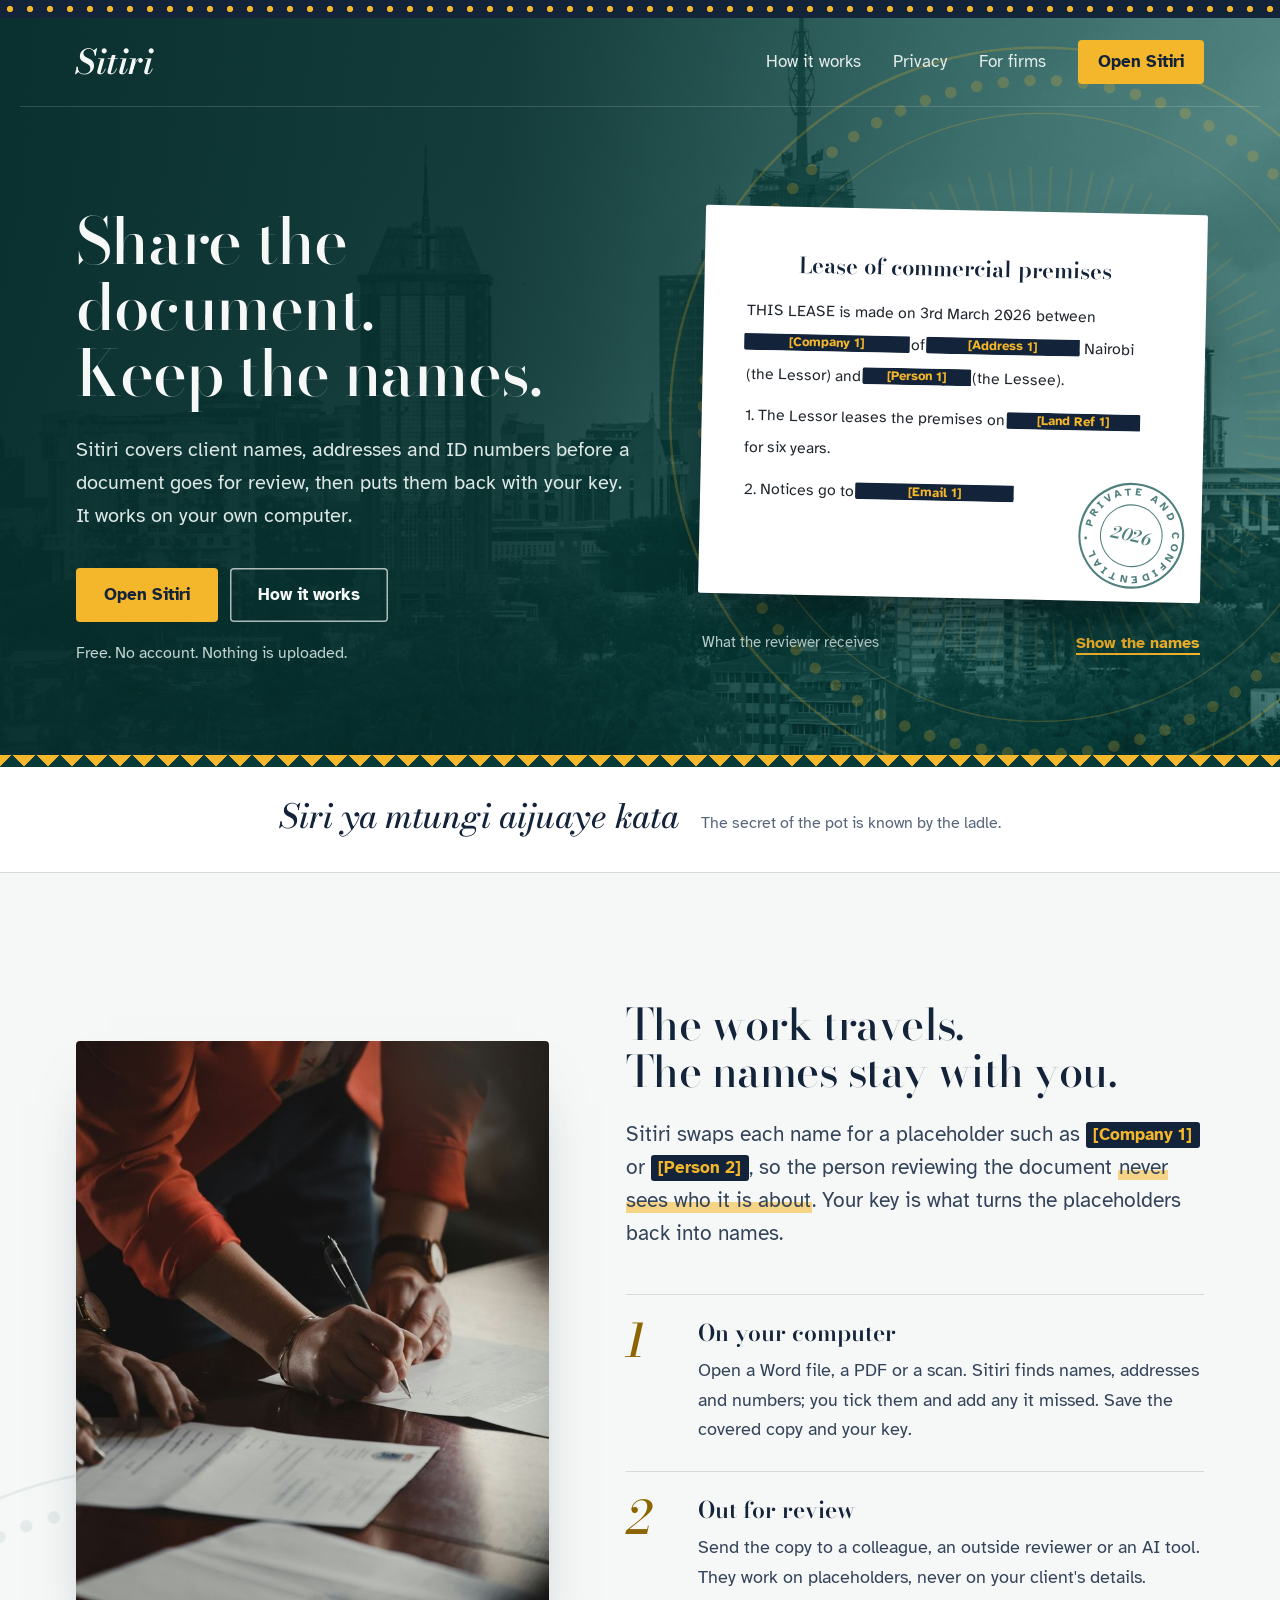
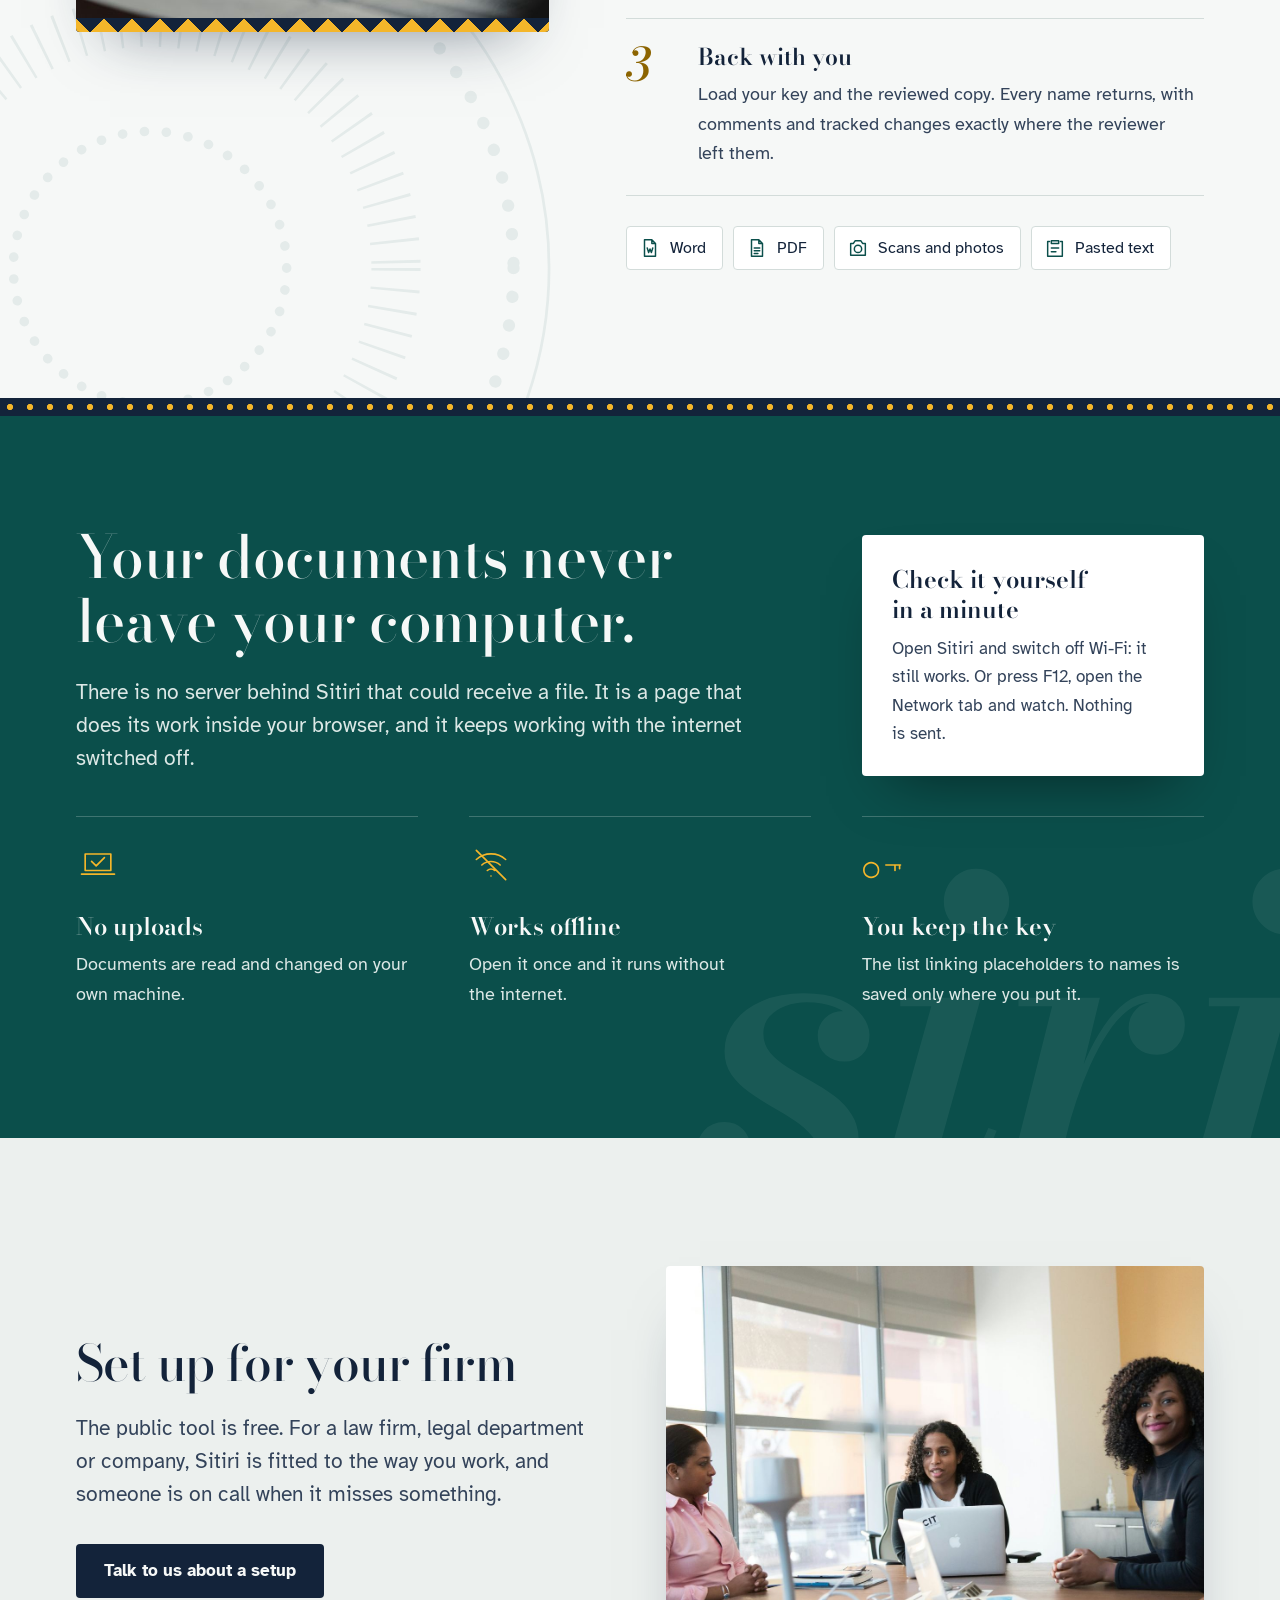
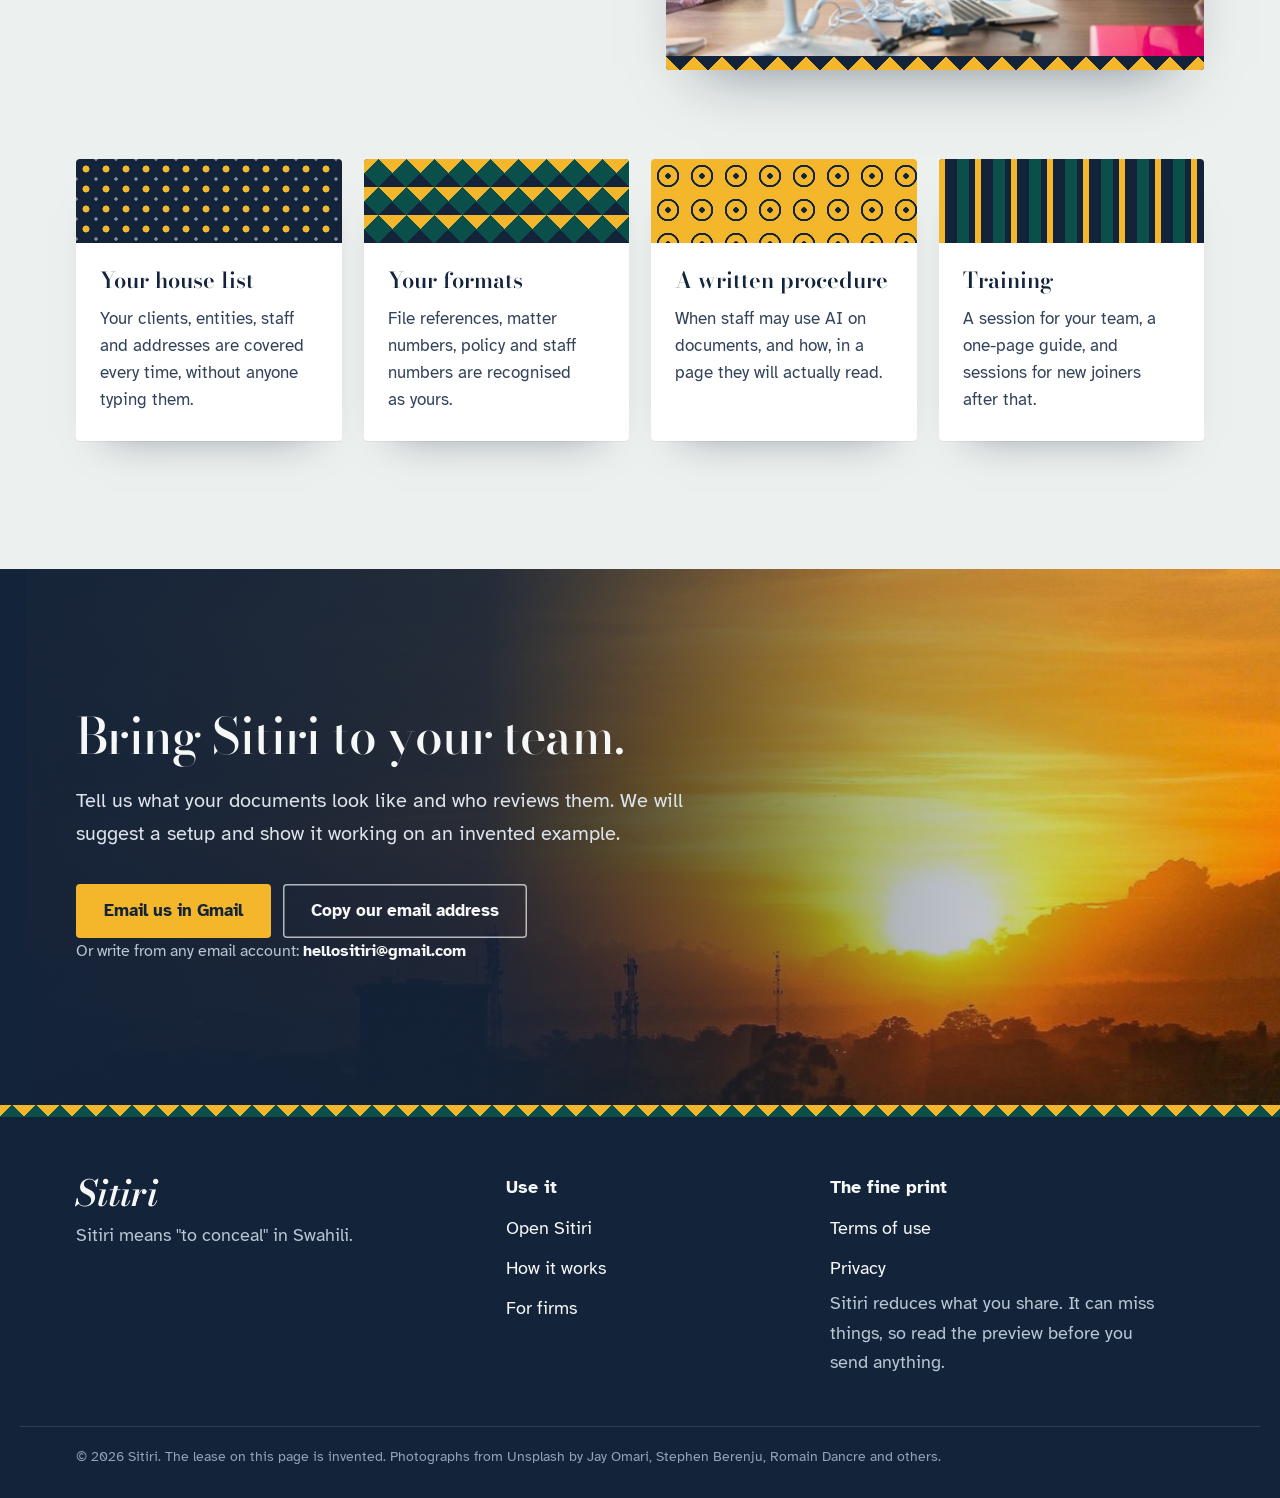
==== commit adddc804: "Remove the watermark from the contact section Co-Authored-By: Claude Opus 5.5 <noreply@anthropic.com" ====
--- a/index.html
+++ b/index.html
@@ -206,7 +206,6 @@
 
 <section class="contact" id="contact">
   <div class="contact-photo photo photo-sunset" aria-hidden="true"></div>
-  <p class="watermark wm-word wm-light" aria-hidden="true">sitiri</p>
   <div class="wrap contact-in">
     <h2>Bring Sitiri to your team.</h2>
     <p>Tell us what your documents look like and who reviews them. We will suggest a setup and show it working on an invented example.</p>
--- a/front.css
+++ b/front.css
@@ -141,7 +141,6 @@
 .contact{position:relative;overflow:hidden;padding:clamp(100px,11vw,150px) 0;background:var(--ink);color:#DCE3EA}
 .contact-photo{position:absolute;inset:0;border-radius:0;box-shadow:none;background:url("img/sunset.jpg") 2vw calc(250px - 49.4vw)/140vw auto no-repeat,var(--ink)}
 .contact::after{content:"";position:absolute;inset:0;background:linear-gradient(90deg,rgba(19,35,58,.97) 0%,rgba(19,35,58,.9) 38%,rgba(19,35,58,.35) 68%,rgba(19,35,58,.05) 100%)}
-.contact .wm-word{left:-1vw;bottom:-5vw;z-index:1;font-size:clamp(200px,24vw,380px);color:#F6F8F7;opacity:.05}
 .contact-in{position:relative;z-index:2;max-width:1240px}
 .contact h2{color:#F6F8F7;max-width:12em}
 .contact-in > p:not(.mail){margin-top:20px;max-width:34em;font-size:20px}
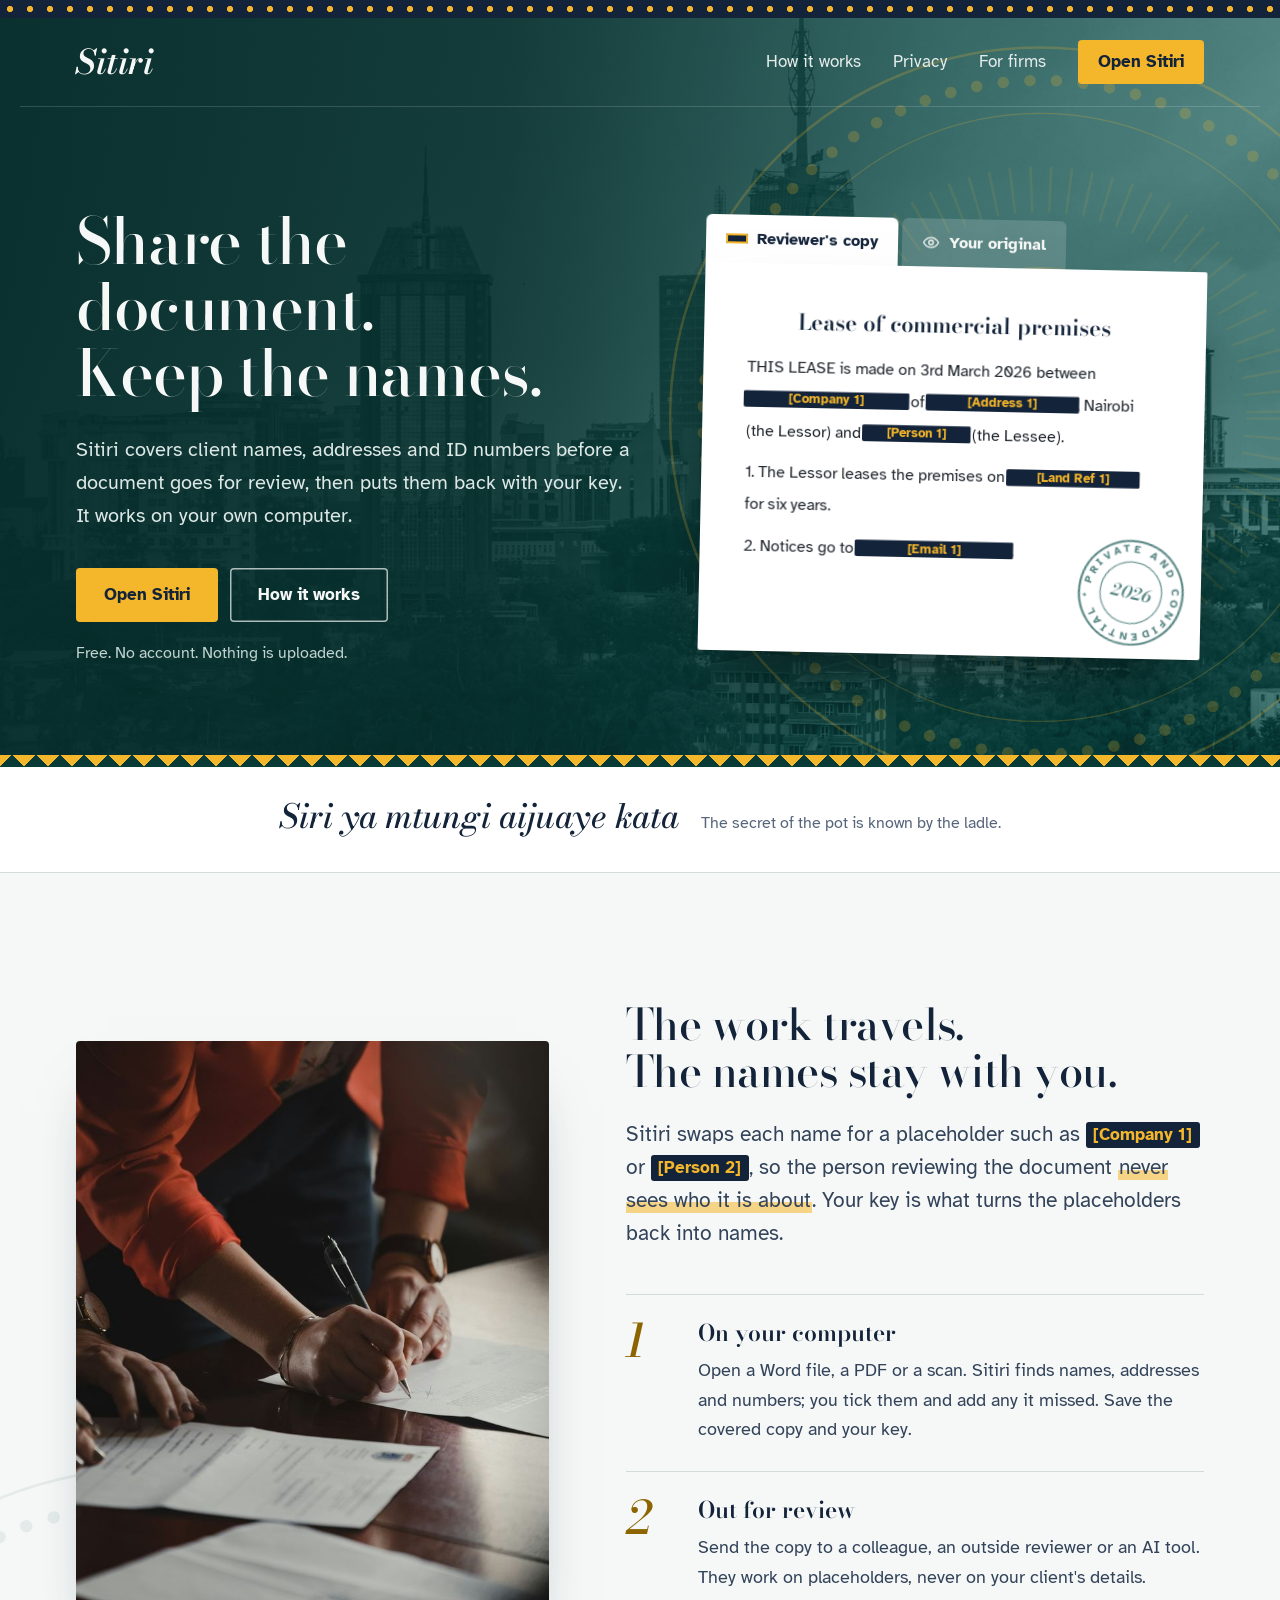
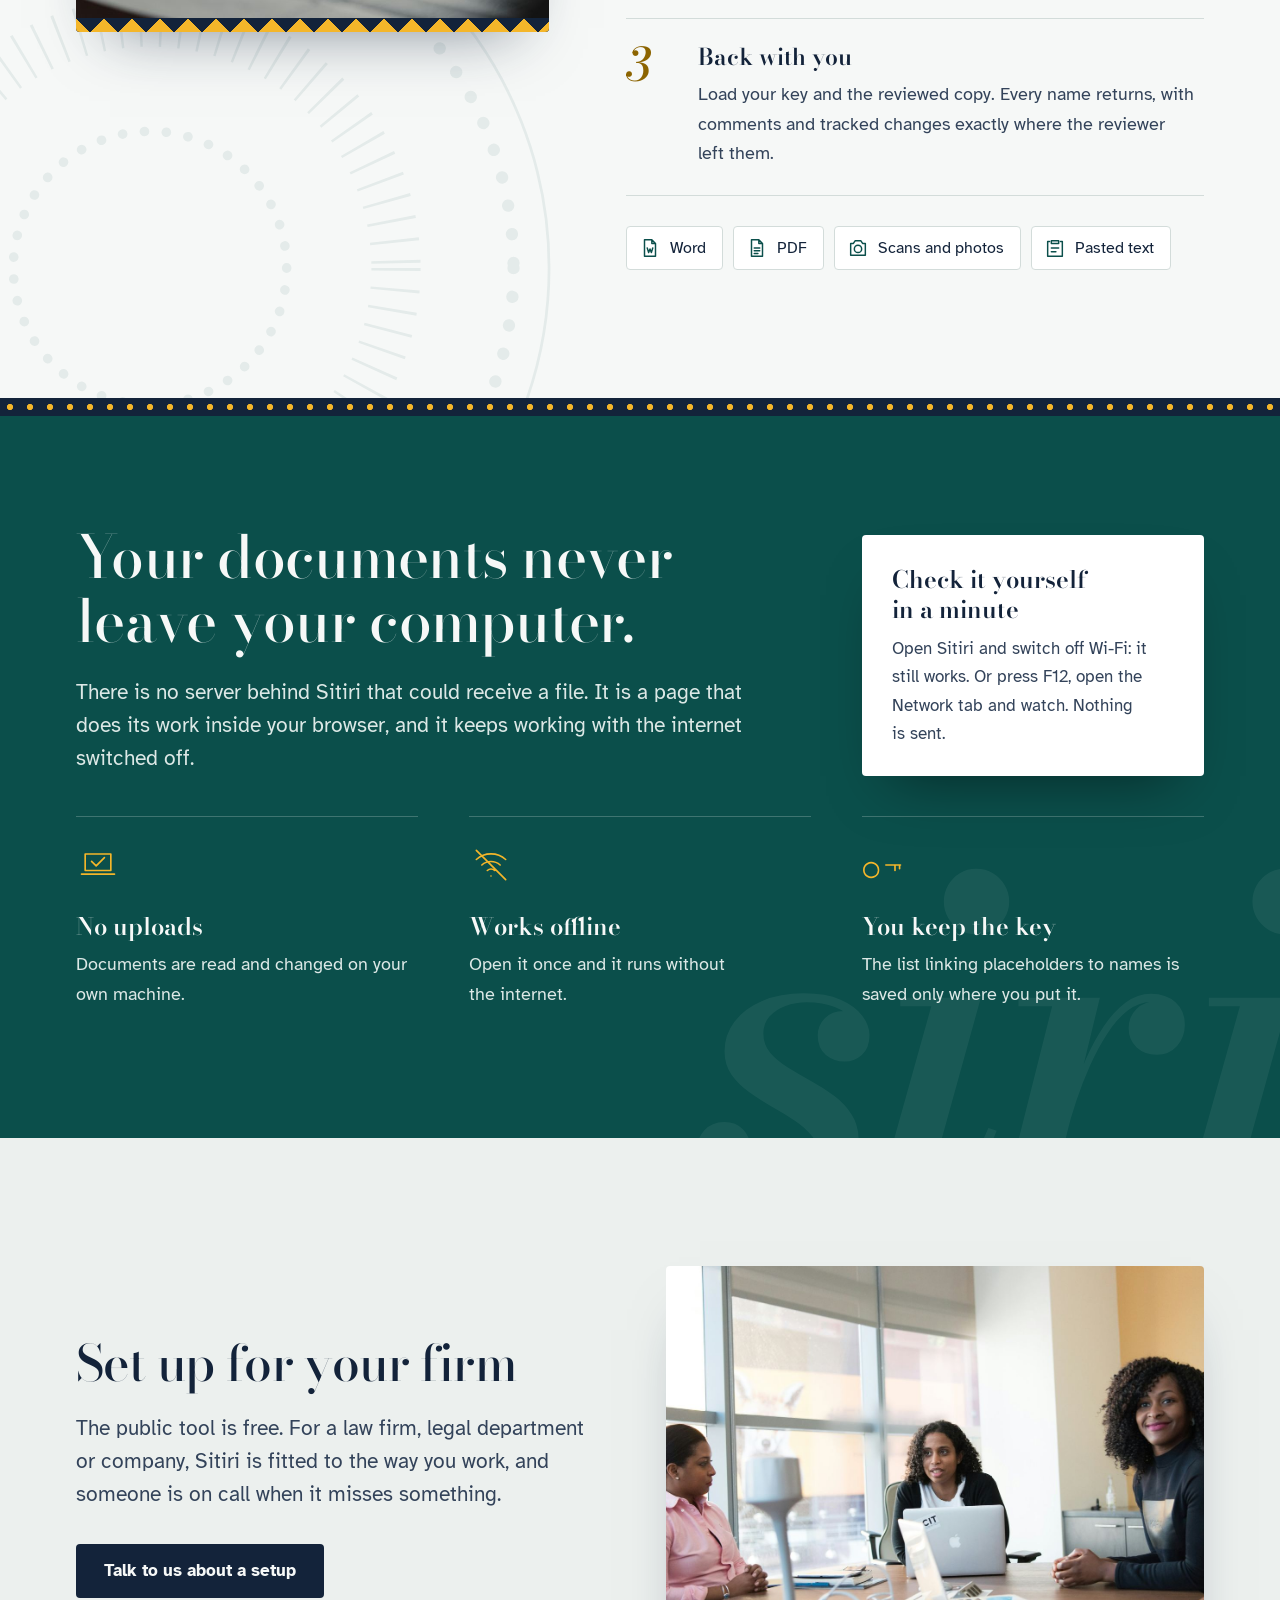
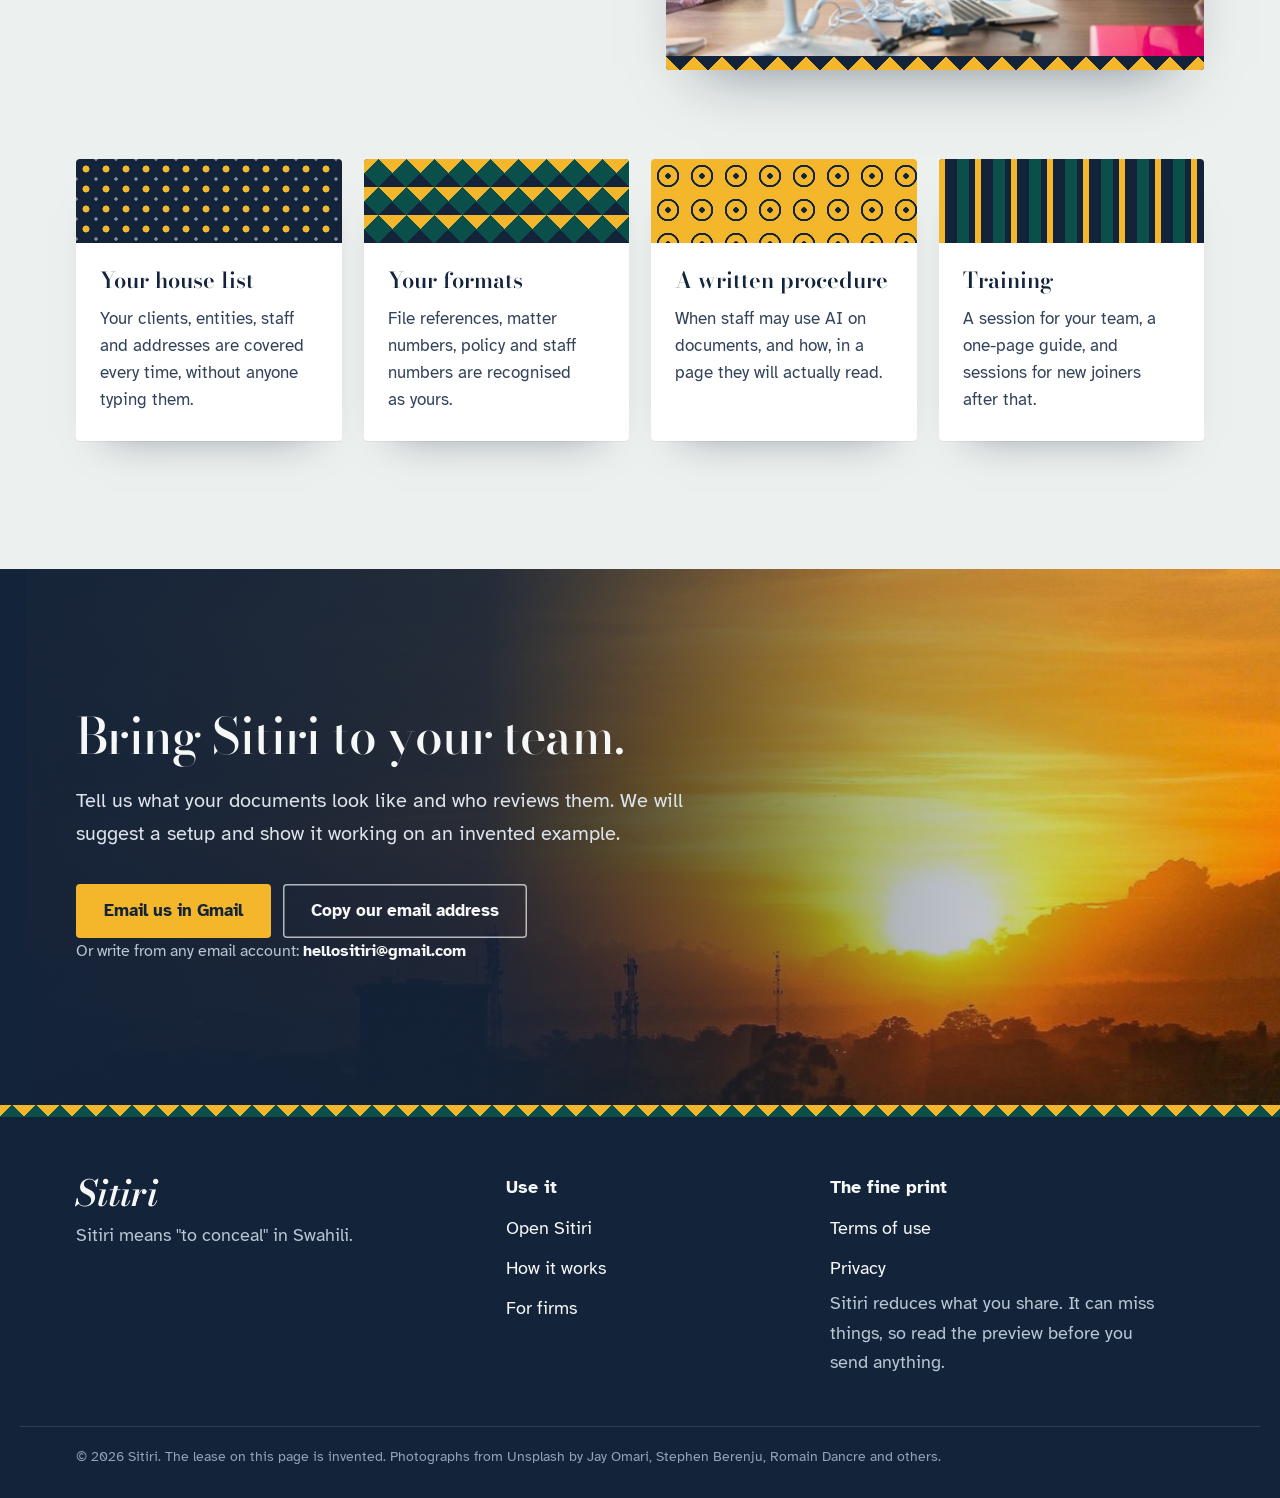
==== commit 90357d5c: "Tabs on the sample lease: Reviewer's copy and Your original Co-Authored-By: Claude Opus 5.5 <noreply" ====
--- a/index.html
+++ b/index.html
@@ -69,23 +69,25 @@
     </div>
 
     <figure class="desk" aria-label="An invented lease with the names covered">
-      <article class="sheet">
-        <p class="sheet-title">Lease of commercial premises</p>
-        <p>THIS LEASE is made on 3rd March 2026 between <span class="term">Baraka Estates Limited<span class="band">[Company 1]</span></span> of <span class="term">P.O. Box 1234-00100<span class="band">[Address 1]</span></span>, Nairobi (the Lessor) and <span class="term">Amani Wanjiku<span class="band">[Person 1]</span></span> (the Lessee).</p>
-        <p>1. The Lessor leases the premises on <span class="term">L.R. No. 209/4567<span class="band">[Land Ref 1]</span></span> for six years.</p>
-        <p>2. Notices go to <span class="term">amani@example.co.ke<span class="band">[Email 1]</span></span>.</p>
-        <svg class="stamp" viewBox="0 0 160 160" aria-hidden="true">
-          <defs><path id="stamp-ring" d="M80,80 m-58,0 a58,58 0 1,1 116,0 a58,58 0 1,1 -116,0"/></defs>
-          <circle cx="80" cy="80" r="74" fill="none" stroke="currentColor" stroke-width="3"/>
-          <circle cx="80" cy="80" r="44" fill="none" stroke="currentColor" stroke-width="1.5"/>
-          <text font-family="Atkinson Hyperlegible, sans-serif" font-weight="700" font-size="15" fill="currentColor"><textPath href="#stamp-ring" textLength="352" lengthAdjust="spacing">PRIVATE AND CONFIDENTIAL *</textPath></text>
-          <text x="80" y="88" text-anchor="middle" font-family="Bodoni Moda, serif" font-style="italic" font-weight="600" font-size="24" fill="currentColor">2026</text>
-        </svg>
-      </article>
-      <figcaption class="desk-cap">
-        <span id="desk-state">What the reviewer receives</span>
-        <button type="button" class="toggle" id="demo-toggle" aria-pressed="true">Show the names</button>
-      </figcaption>
+      <div class="paper">
+        <div class="views" role="group" aria-label="Which copy to show">
+          <button type="button" class="view" id="view-covered" aria-pressed="true"><span class="view-swatch" aria-hidden="true"></span>Reviewer's copy</button>
+          <button type="button" class="view" id="view-original" aria-pressed="false"><svg viewBox="0 0 24 24" width="18" height="18" aria-hidden="true"><path d="M2 12s3.6-6.5 10-6.5S22 12 22 12s-3.6 6.5-10 6.5S2 12 2 12z M12 15a3 3 0 1 0 0-6a3 3 0 0 0 0 6z" fill="none" stroke="currentColor" stroke-width="1.7" stroke-linejoin="round"/></svg>Your original</button>
+        </div>
+        <article class="sheet">
+          <p class="sheet-title">Lease of commercial premises</p>
+          <p>THIS LEASE is made on 3rd March 2026 between <span class="term">Baraka Estates Limited<span class="band">[Company 1]</span></span> of <span class="term">P.O. Box 1234-00100<span class="band">[Address 1]</span></span>, Nairobi (the Lessor) and <span class="term">Amani Wanjiku<span class="band">[Person 1]</span></span> (the Lessee).</p>
+          <p>1. The Lessor leases the premises on <span class="term">L.R. No. 209/4567<span class="band">[Land Ref 1]</span></span> for six years.</p>
+          <p>2. Notices go to <span class="term">amani@example.co.ke<span class="band">[Email 1]</span></span>.</p>
+          <svg class="stamp" viewBox="0 0 160 160" aria-hidden="true">
+            <defs><path id="stamp-ring" d="M80,80 m-58,0 a58,58 0 1,1 116,0 a58,58 0 1,1 -116,0"/></defs>
+            <circle cx="80" cy="80" r="74" fill="none" stroke="currentColor" stroke-width="3"/>
+            <circle cx="80" cy="80" r="44" fill="none" stroke="currentColor" stroke-width="1.5"/>
+            <text font-family="Atkinson Hyperlegible, sans-serif" font-weight="700" font-size="15" fill="currentColor"><textPath href="#stamp-ring" textLength="352" lengthAdjust="spacing">PRIVATE AND CONFIDENTIAL *</textPath></text>
+            <text x="80" y="88" text-anchor="middle" font-family="Bodoni Moda, serif" font-style="italic" font-weight="600" font-size="24" fill="currentColor">2026</text>
+          </svg>
+        </article>
+      </div>
     </figure>
   </div>
 </header>
@@ -248,16 +250,16 @@
 (function(){
   var root=document.documentElement;
   var reduce=window.matchMedia&&window.matchMedia('(prefers-reduced-motion: reduce)').matches;
-  var btn=document.getElementById('demo-toggle'),state=document.getElementById('desk-state');
+  var bc=document.getElementById('view-covered'),bo=document.getElementById('view-original');
   function set(covered){
     root.classList.toggle('is-open',!covered);
-    btn.textContent=covered?'Show the names':'Cover the names';
-    btn.setAttribute('aria-pressed',covered?'true':'false');
-    state.textContent=covered?'What the reviewer receives':'Your original';
+    bc.setAttribute('aria-pressed',covered?'true':'false');
+    bo.setAttribute('aria-pressed',covered?'false':'true');
   }
-  // The one moment: the names show briefly, then a saffron band covers each one in turn.
+  // The one moment: the original shows briefly, then a saffron band covers each name in turn.
   if(reduce){set(true);}else{set(false);setTimeout(function(){set(true);},1000);}
-  btn.addEventListener('click',function(){set(root.classList.contains('is-open'));});
+  bc.addEventListener('click',function(){set(true);});
+  bo.addEventListener('click',function(){set(false);});
   var cb=document.getElementById('copy-email'),cn=document.getElementById('copy-note');
   cb.addEventListener('click',function(){
     var addr='hellositiri@gmail.com';
--- a/front.css
+++ b/front.css
@@ -63,7 +63,14 @@
 .hero .note{margin-top:18px;font-size:15.5px;color:#BFD3CF}
 
 .desk{margin:0;position:relative}
-.sheet{position:relative;padding:clamp(28px,3.4vw,48px) clamp(24px,3.4vw,48px) clamp(80px,7vw,96px);background:#fff;color:#20262D;border-radius:2px;font-size:15.5px;line-height:2.05;transform:rotate(1.2deg);
+.paper{transform:rotate(1.2deg)}
+.views{display:flex;gap:4px}
+.view{display:inline-flex;align-items:center;gap:9px;min-height:48px;padding:0 20px;border:0;border-radius:6px 6px 0 0;background:rgba(246,248,247,.16);color:#F6F8F7;font:inherit;font-size:16px;font-weight:700;cursor:pointer;transition:background-color .2s ease,color .2s ease}
+.view:hover{background:rgba(246,248,247,.28)}
+.view[aria-pressed="true"]{background:#fff;color:var(--ink);cursor:default}
+.view-swatch{display:inline-block;width:22px;height:10px;border-radius:2px;background:var(--ink);box-shadow:inset 0 0 0 2px var(--saffron)}
+.view[aria-pressed="false"] .view-swatch{background:transparent}
+.sheet{position:relative;padding:clamp(28px,3.4vw,48px) clamp(24px,3.4vw,48px) clamp(80px,7vw,96px);background:#fff;color:#20262D;border-radius:0 2px 2px 2px;font-size:15.5px;line-height:2.05;
   box-shadow:0 1px 0 rgba(0,0,0,.08),0 40px 70px -30px rgba(0,0,0,.6)}
 .sheet p+p{margin-top:10px}
 .sheet-title{text-align:center;font-family:var(--display);font-weight:600;font-size:22px;line-height:1.3;color:var(--ink);margin-bottom:16px !important;font-variation-settings:"opsz" 28}
@@ -76,9 +83,6 @@
 .sheet p:nth-of-type(3) .band{transition-delay:.28s}
 .sheet p:nth-of-type(4) .band{transition-delay:.38s}
 .stamp{position:absolute;right:14px;bottom:10px;width:112px;height:112px;color:#0B4F4B;opacity:.72;transform:rotate(12deg);mix-blend-mode:multiply}
-.desk-cap{display:flex;align-items:center;justify-content:space-between;gap:12px;margin-top:22px;font-size:15px;color:#BFD3CF}
-.toggle{display:inline-flex;align-items:center;min-height:44px;padding:0 4px;border:0;background:none;color:var(--saffron);font:inherit;font-size:15.5px;font-weight:700;cursor:pointer;text-decoration:underline;text-underline-offset:.3em;text-decoration-thickness:1.5px}
-.toggle:hover{color:#FFC845}
 
 /* ---------- The message band ---------- */
 .jina{position:relative;background:#fff;border-bottom:1px solid var(--hair)}
@@ -181,9 +185,12 @@
 @media (max-width:520px){
   .wordmark{font-size:30px}
   .hero h1{font-size:44px}
+  .hero{padding-bottom:40px}
   .hero .lead,.intro{font-size:18.5px}
   .hero .actions .button,.contact .actions .button{width:100%}
-  .sheet{font-size:14.5px;line-height:2.1;transform:none}
+  .paper{transform:none}
+  .sheet{font-size:14.5px;line-height:2.1}
+  .view{padding:0 14px;font-size:15px;gap:7px}
   .stamp{width:80px;height:80px;right:10px;bottom:8px}
   .services{grid-template-columns:minmax(0,1fr)}
   .steps li{grid-template-columns:48px minmax(0,1fr)}
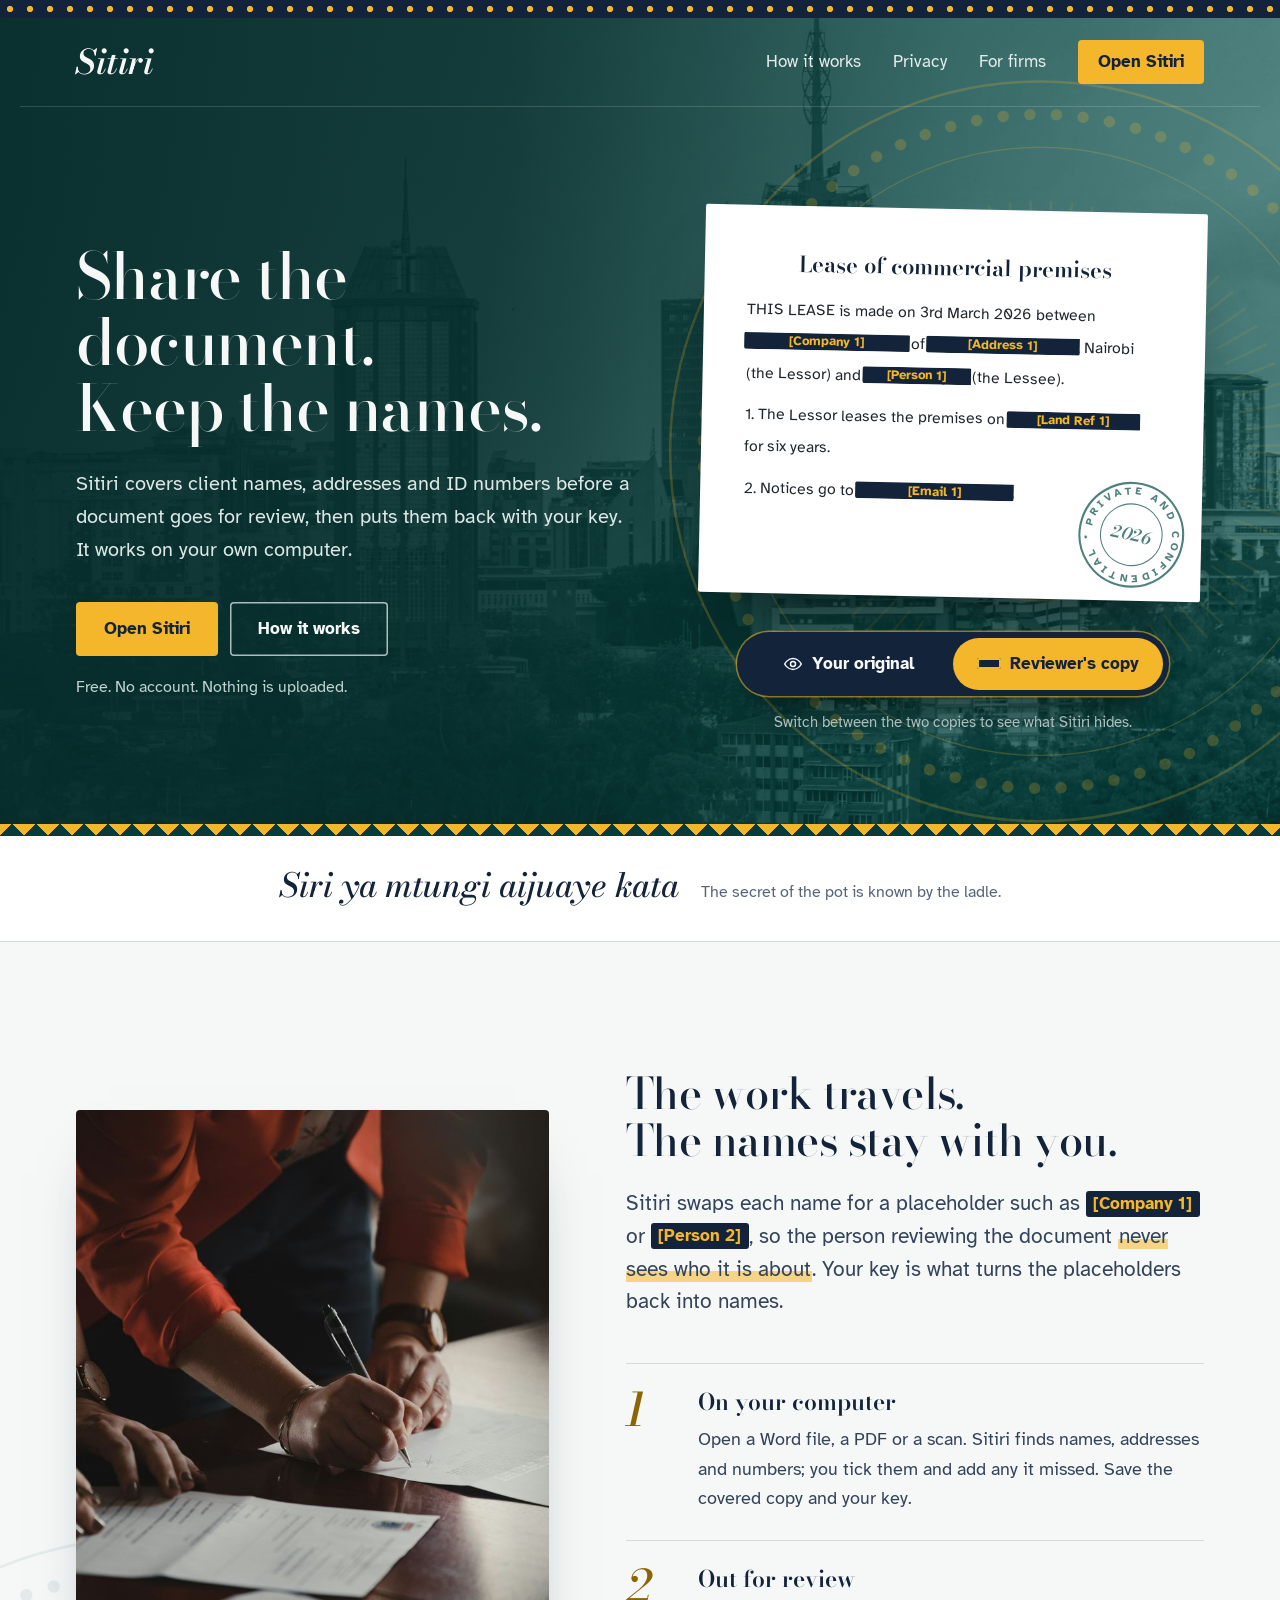
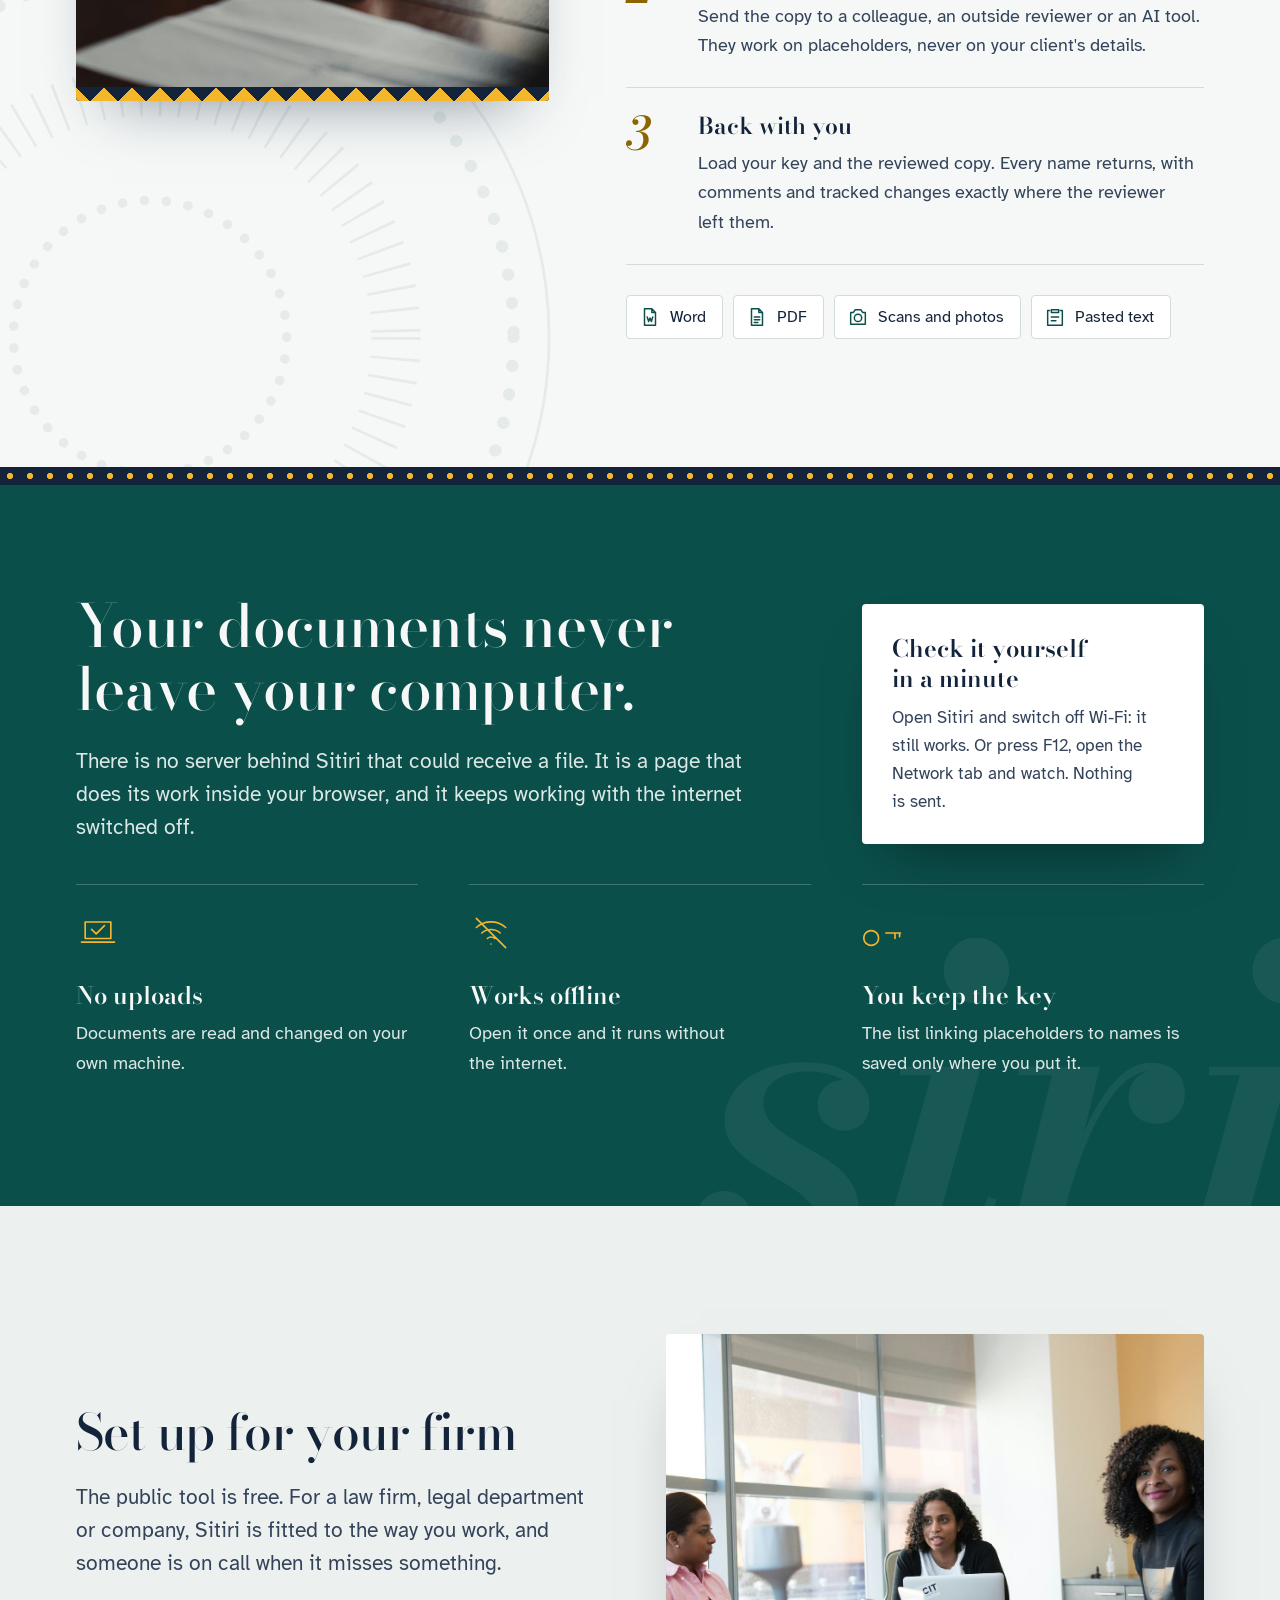
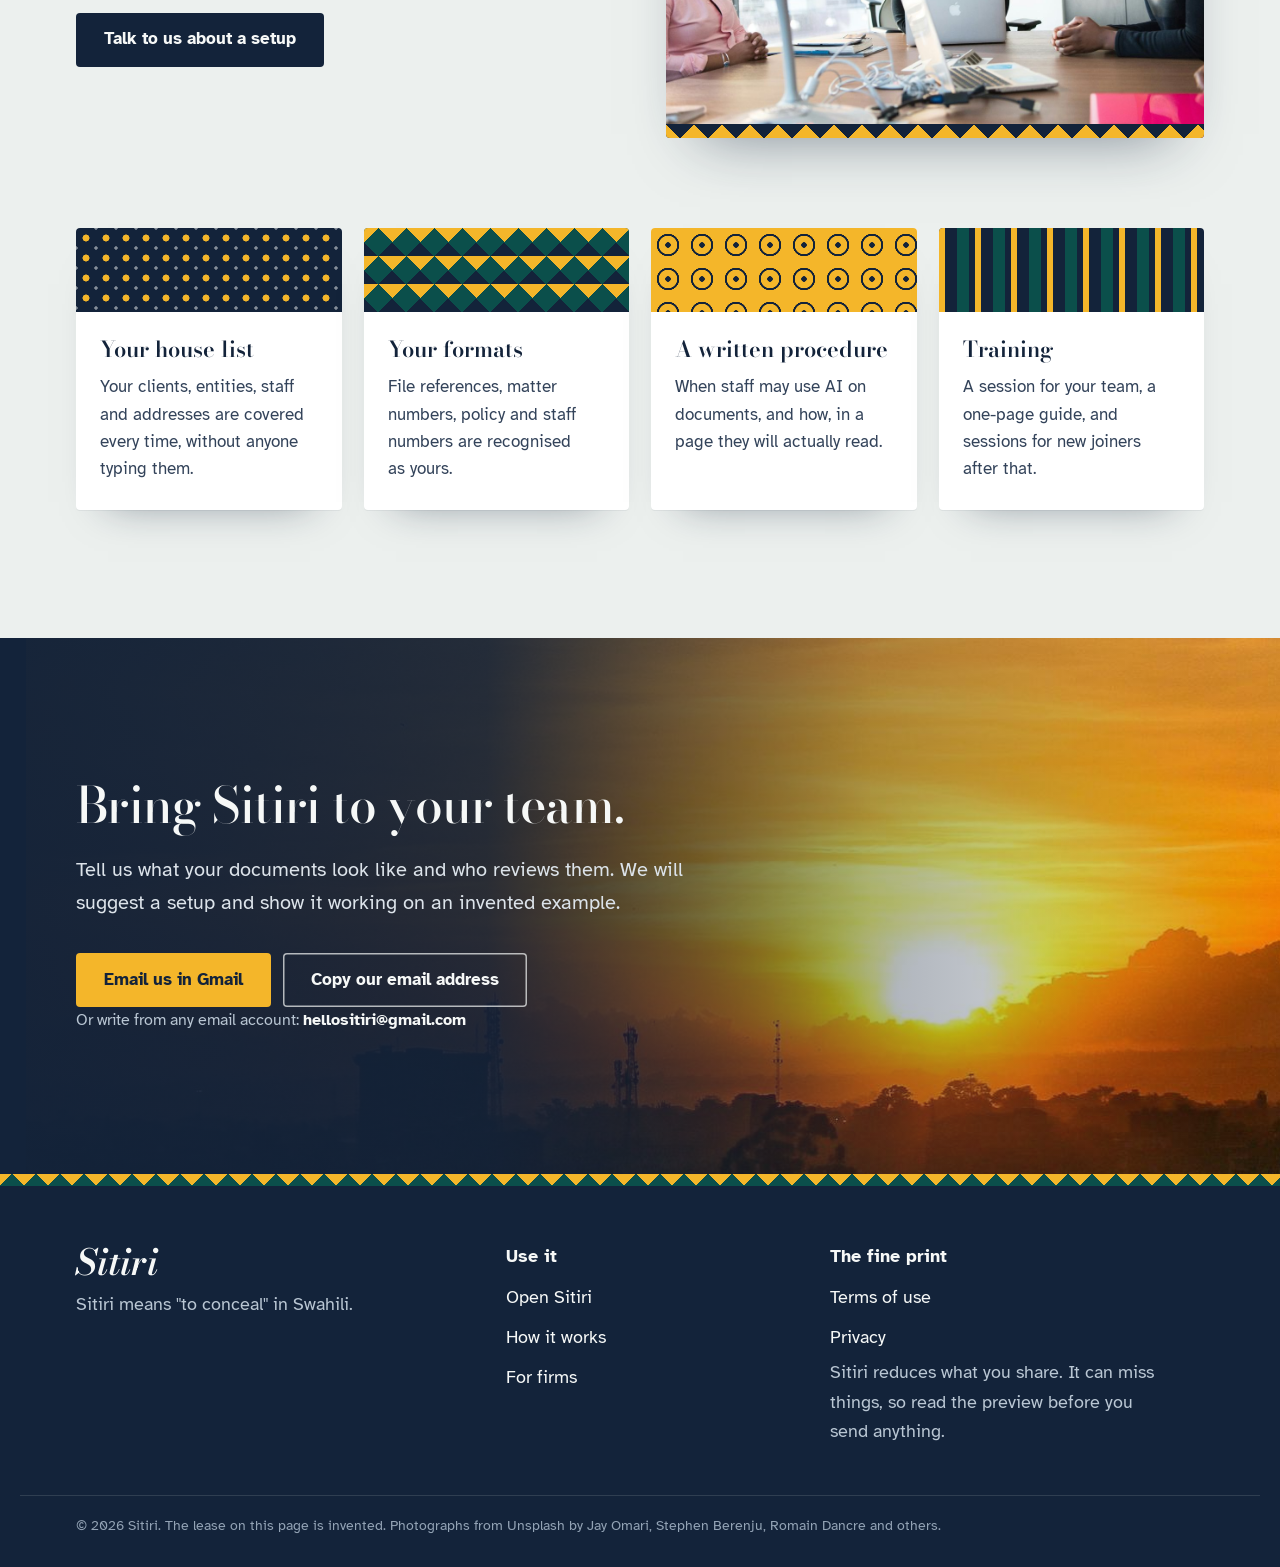
==== commit 16e07f3f: "Large sliding switch under the sample lease, with a one-time nudge Co-Authored-By: Claude Opus 5.5 <" ====
--- a/index.html
+++ b/index.html
@@ -70,10 +70,6 @@
 
     <figure class="desk" aria-label="An invented lease with the names covered">
       <div class="paper">
-        <div class="views" role="group" aria-label="Which copy to show">
-          <button type="button" class="view" id="view-covered" aria-pressed="true"><span class="view-swatch" aria-hidden="true"></span>Reviewer's copy</button>
-          <button type="button" class="view" id="view-original" aria-pressed="false"><svg viewBox="0 0 24 24" width="18" height="18" aria-hidden="true"><path d="M2 12s3.6-6.5 10-6.5S22 12 22 12s-3.6 6.5-10 6.5S2 12 2 12z M12 15a3 3 0 1 0 0-6a3 3 0 0 0 0 6z" fill="none" stroke="currentColor" stroke-width="1.7" stroke-linejoin="round"/></svg>Your original</button>
-        </div>
         <article class="sheet">
           <p class="sheet-title">Lease of commercial premises</p>
           <p>THIS LEASE is made on 3rd March 2026 between <span class="term">Baraka Estates Limited<span class="band">[Company 1]</span></span> of <span class="term">P.O. Box 1234-00100<span class="band">[Address 1]</span></span>, Nairobi (the Lessor) and <span class="term">Amani Wanjiku<span class="band">[Person 1]</span></span> (the Lessee).</p>
@@ -88,6 +84,11 @@
           </svg>
         </article>
       </div>
+      <div class="switch" id="switch" role="group" aria-label="Which copy to show">
+        <button type="button" class="sw-opt" id="view-original" aria-pressed="false"><svg viewBox="0 0 24 24" width="20" height="20" aria-hidden="true"><path d="M2 12s3.6-6.5 10-6.5S22 12 22 12s-3.6 6.5-10 6.5S2 12 2 12z M12 15a3 3 0 1 0 0-6a3 3 0 0 0 0 6z" fill="none" stroke="currentColor" stroke-width="1.8" stroke-linejoin="round"/></svg>Your original</button>
+        <button type="button" class="sw-opt" id="view-covered" aria-pressed="true"><span class="sw-swatch" aria-hidden="true"></span>Reviewer's copy</button>
+      </div>
+      <p class="sw-hint">Switch between the two copies to see what Sitiri hides.</p>
     </figure>
   </div>
 </header>
@@ -257,9 +258,11 @@
     bo.setAttribute('aria-pressed',covered?'false':'true');
   }
   // The one moment: the original shows briefly, then a saffron band covers each name in turn.
-  if(reduce){set(true);}else{set(false);setTimeout(function(){set(true);},1000);}
-  bc.addEventListener('click',function(){set(true);});
-  bo.addEventListener('click',function(){set(false);});
+  var sw=document.getElementById('switch');
+  if(reduce){set(true);}else{set(false);setTimeout(function(){set(true);setTimeout(function(){sw.classList.add('nudge');},900);},1000);}
+  sw.addEventListener('animationend',function(){sw.classList.remove('nudge');});
+  bc.addEventListener('click',function(){set(true);sw.classList.remove('nudge');});
+  bo.addEventListener('click',function(){set(false);sw.classList.remove('nudge');});
   var cb=document.getElementById('copy-email'),cn=document.getElementById('copy-note');
   cb.addEventListener('click',function(){
     var addr='hellositiri@gmail.com';
--- a/front.css
+++ b/front.css
@@ -64,13 +64,19 @@
 
 .desk{margin:0;position:relative}
 .paper{transform:rotate(1.2deg)}
-.views{display:flex;gap:4px}
-.view{display:inline-flex;align-items:center;gap:9px;min-height:48px;padding:0 20px;border:0;border-radius:6px 6px 0 0;background:rgba(246,248,247,.16);color:#F6F8F7;font:inherit;font-size:16px;font-weight:700;cursor:pointer;transition:background-color .2s ease,color .2s ease}
-.view:hover{background:rgba(246,248,247,.28)}
-.view[aria-pressed="true"]{background:#fff;color:var(--ink);cursor:default}
-.view-swatch{display:inline-block;width:22px;height:10px;border-radius:2px;background:var(--ink);box-shadow:inset 0 0 0 2px var(--saffron)}
-.view[aria-pressed="false"] .view-swatch{background:transparent}
-.sheet{position:relative;padding:clamp(28px,3.4vw,48px) clamp(24px,3.4vw,48px) clamp(80px,7vw,96px);background:#fff;color:#20262D;border-radius:0 2px 2px 2px;font-size:15.5px;line-height:2.05;
+.switch{position:relative;display:grid;grid-template-columns:1fr 1fr;width:max-content;max-width:100%;margin:34px auto 0;padding:6px;border-radius:999px;background:var(--ink);
+  box-shadow:0 0 0 1.5px rgba(244,182,42,.55),0 22px 40px -16px rgba(0,0,0,.65)}
+.switch::before{content:"";position:absolute;top:6px;bottom:6px;left:6px;width:calc(50% - 6px);border-radius:999px;background:var(--saffron);transform:translateX(100%);transition:transform .5s cubic-bezier(.22,1,.36,1)}
+.is-open .switch::before{transform:translateX(0)}
+.sw-opt{position:relative;z-index:1;display:inline-flex;align-items:center;justify-content:center;gap:9px;min-height:52px;padding:0 24px;border:0;border-radius:999px;background:none;color:#F6F8F7;font:inherit;font-size:17px;font-weight:700;white-space:nowrap;cursor:pointer;transition:color .3s ease}
+.sw-opt[aria-pressed="true"]{color:var(--ink);cursor:default}
+.sw-opt[aria-pressed="false"]:hover{color:var(--saffron)}
+.sw-swatch{display:inline-block;width:24px;height:11px;border-radius:2px;background:var(--ink);box-shadow:inset 0 0 0 2px var(--saffron)}
+.sw-opt[aria-pressed="false"] .sw-swatch{background:var(--saffron)}
+.switch.nudge::after{content:"";position:absolute;inset:-4px;border-radius:999px;border:2px solid var(--saffron);pointer-events:none;animation:nudge 1.5s ease-out 2}
+@keyframes nudge{from{opacity:.95;transform:scale(1)}to{opacity:0;transform:scale(1.12,1.4)}}
+.sw-hint{margin-top:14px !important;text-align:center;font-size:15px;color:#BFD3CF}
+.sheet{position:relative;padding:clamp(28px,3.4vw,48px) clamp(24px,3.4vw,48px) clamp(80px,7vw,96px);background:#fff;color:#20262D;border-radius:2px;font-size:15.5px;line-height:2.05;
   box-shadow:0 1px 0 rgba(0,0,0,.08),0 40px 70px -30px rgba(0,0,0,.6)}
 .sheet p+p{margin-top:10px}
 .sheet-title{text-align:center;font-family:var(--display);font-weight:600;font-size:22px;line-height:1.3;color:var(--ink);margin-bottom:16px !important;font-variation-settings:"opsz" 28}
@@ -186,12 +192,15 @@
   .wordmark{font-size:30px}
   .hero h1{font-size:44px}
   .hero{padding-bottom:40px}
+  .switch{width:100%;grid-template-columns:minmax(0,1fr) minmax(0,1fr)}
+  .sw-opt{padding:0 6px;font-size:15px;gap:6px}
+  .sw-swatch{width:18px;height:9px}
+  .sw-opt svg{width:18px;height:18px}
   .hero .lead,.intro{font-size:18.5px}
   .hero .actions .button,.contact .actions .button{width:100%}
   .paper{transform:none}
   .sheet{font-size:14.5px;line-height:2.1}
-  .view{padding:0 14px;font-size:15px;gap:7px}
-  .stamp{width:80px;height:80px;right:10px;bottom:8px}
+    .stamp{width:80px;height:80px;right:10px;bottom:8px}
   .services{grid-template-columns:minmax(0,1fr)}
   .steps li{grid-template-columns:48px minmax(0,1fr)}
   .steps li::before{font-size:38px}
